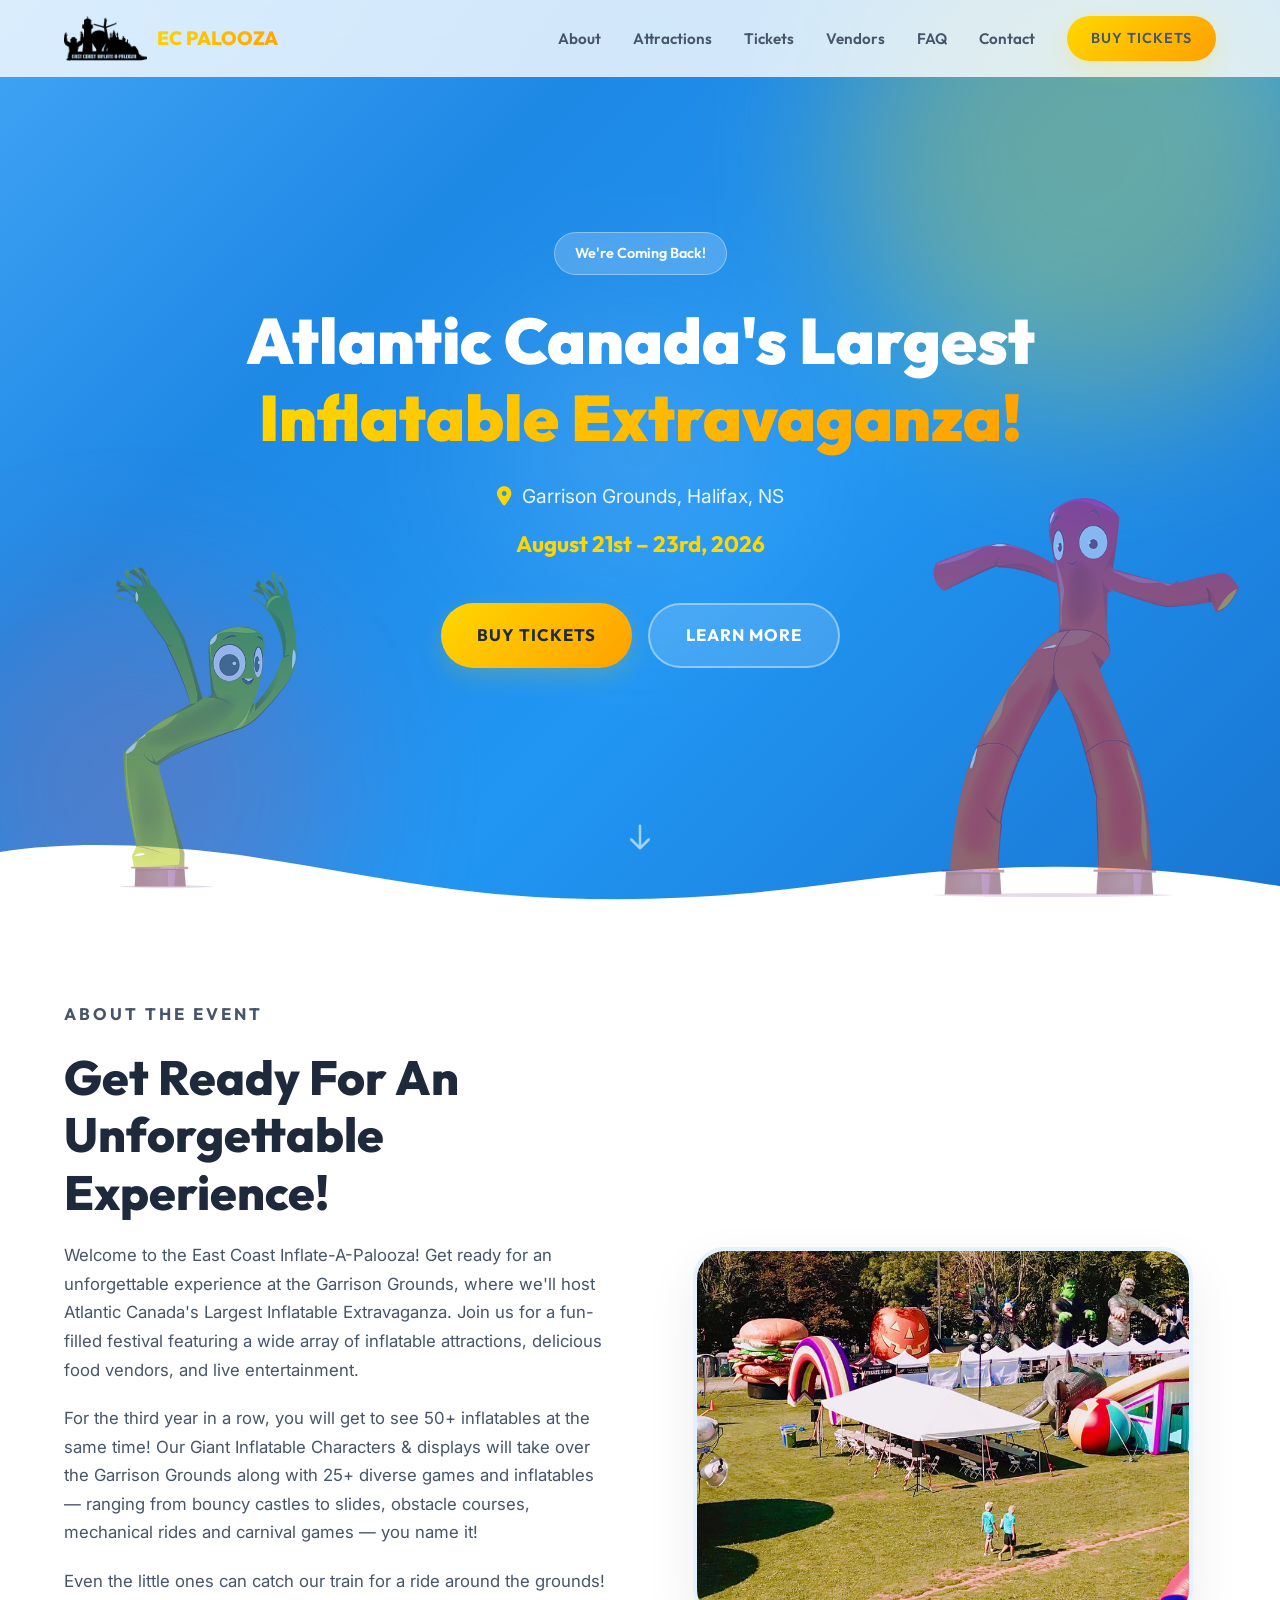
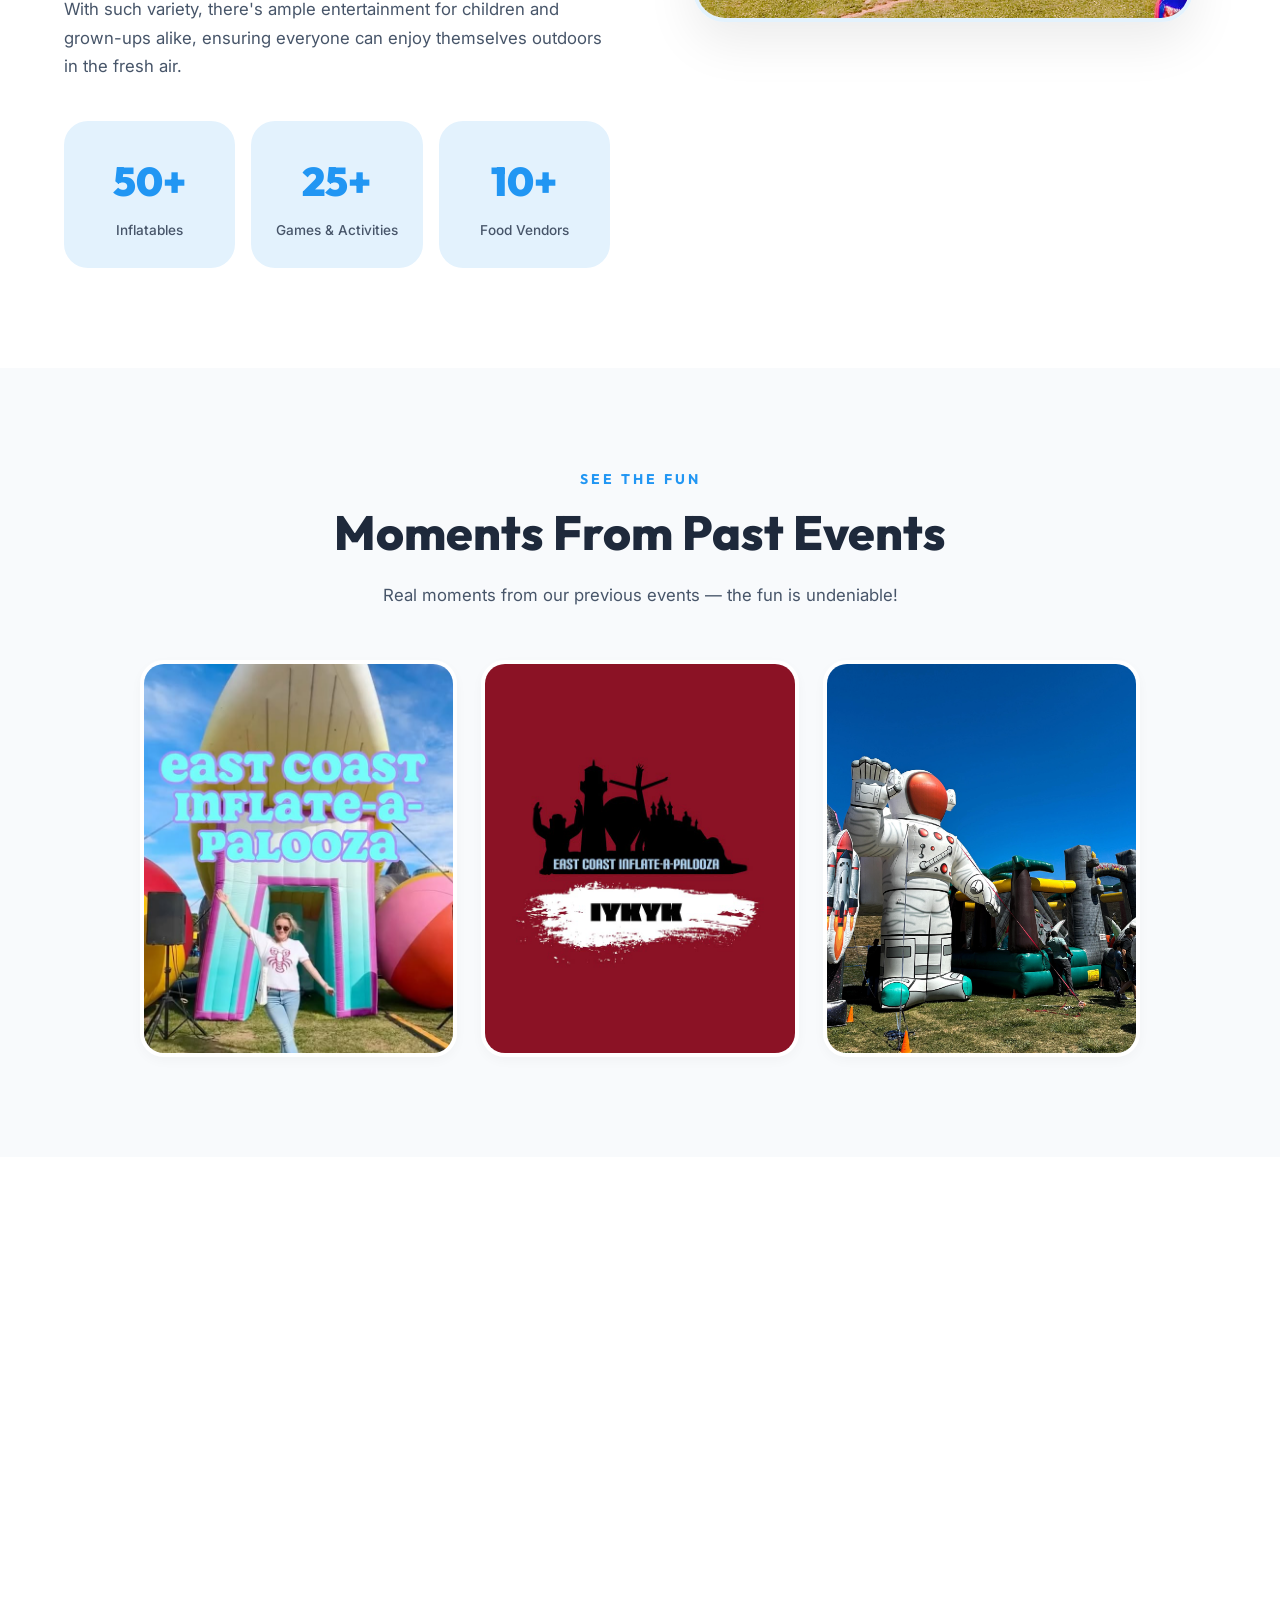
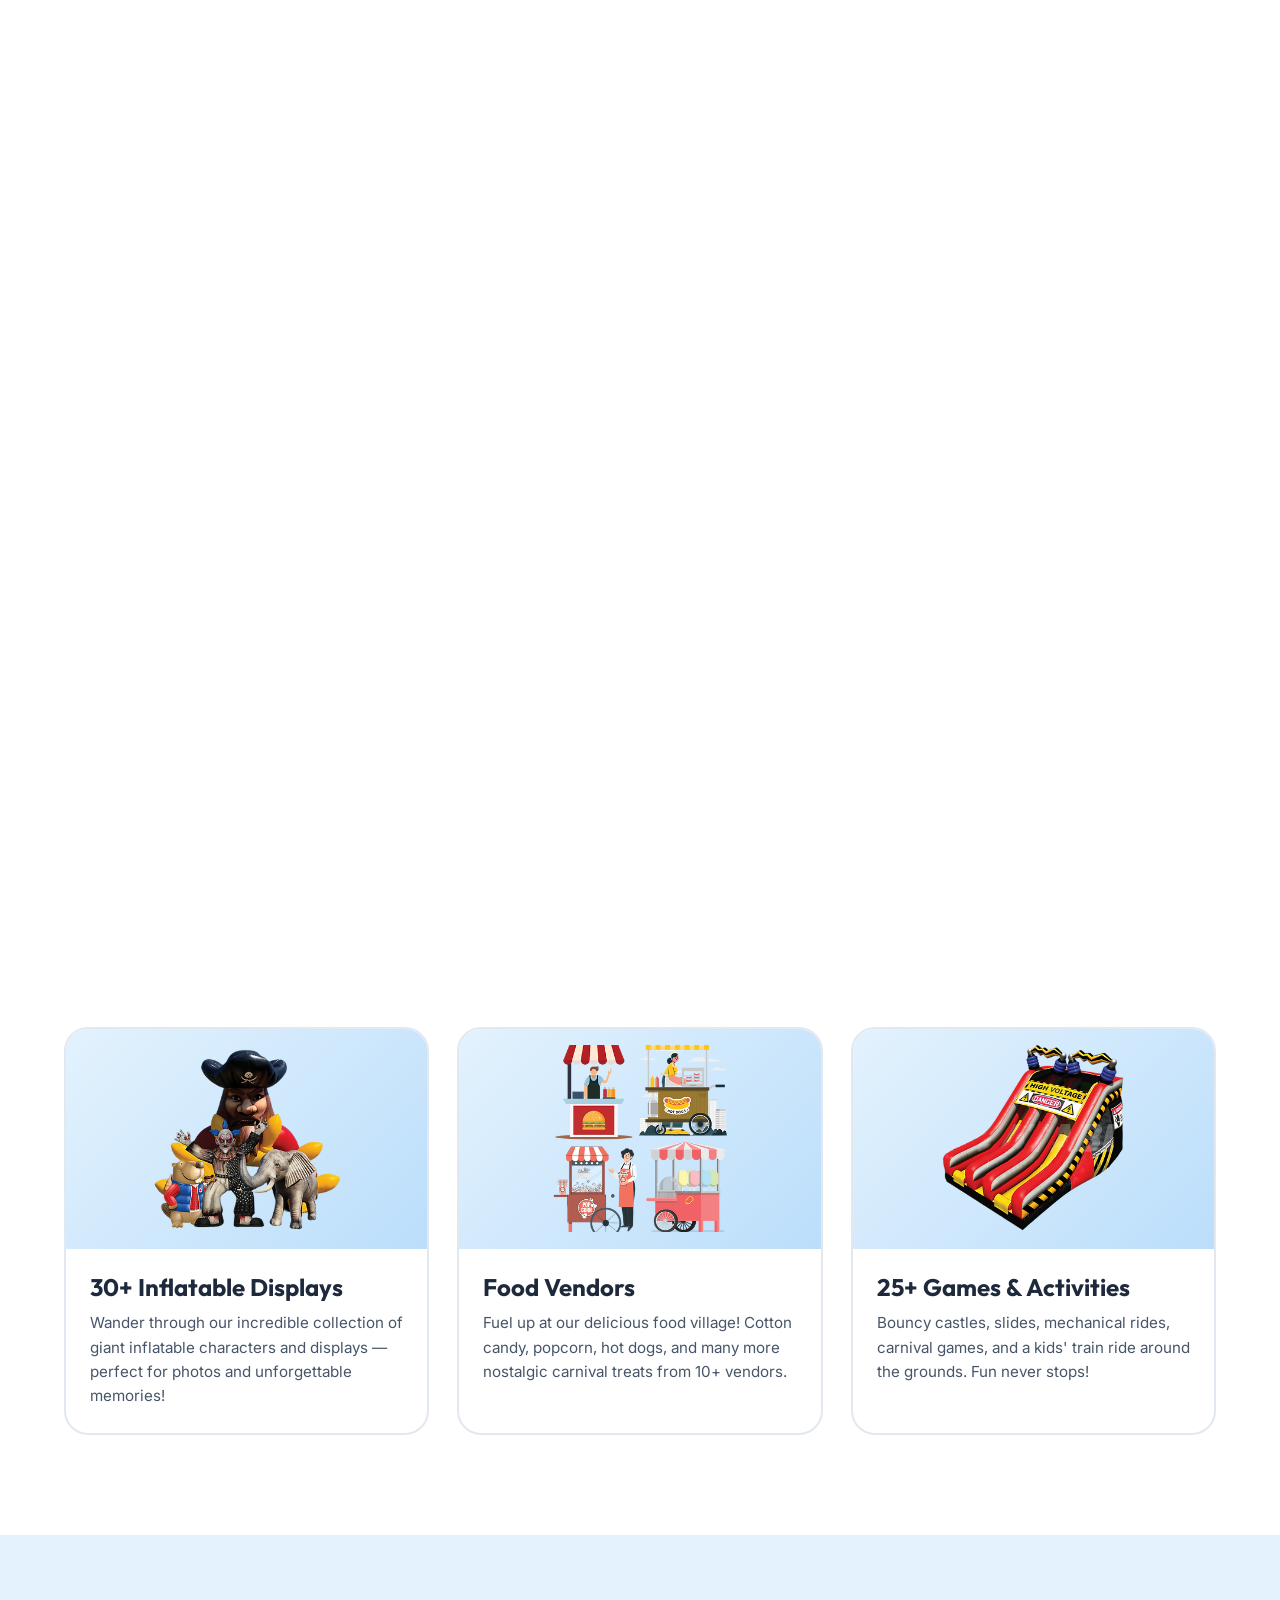
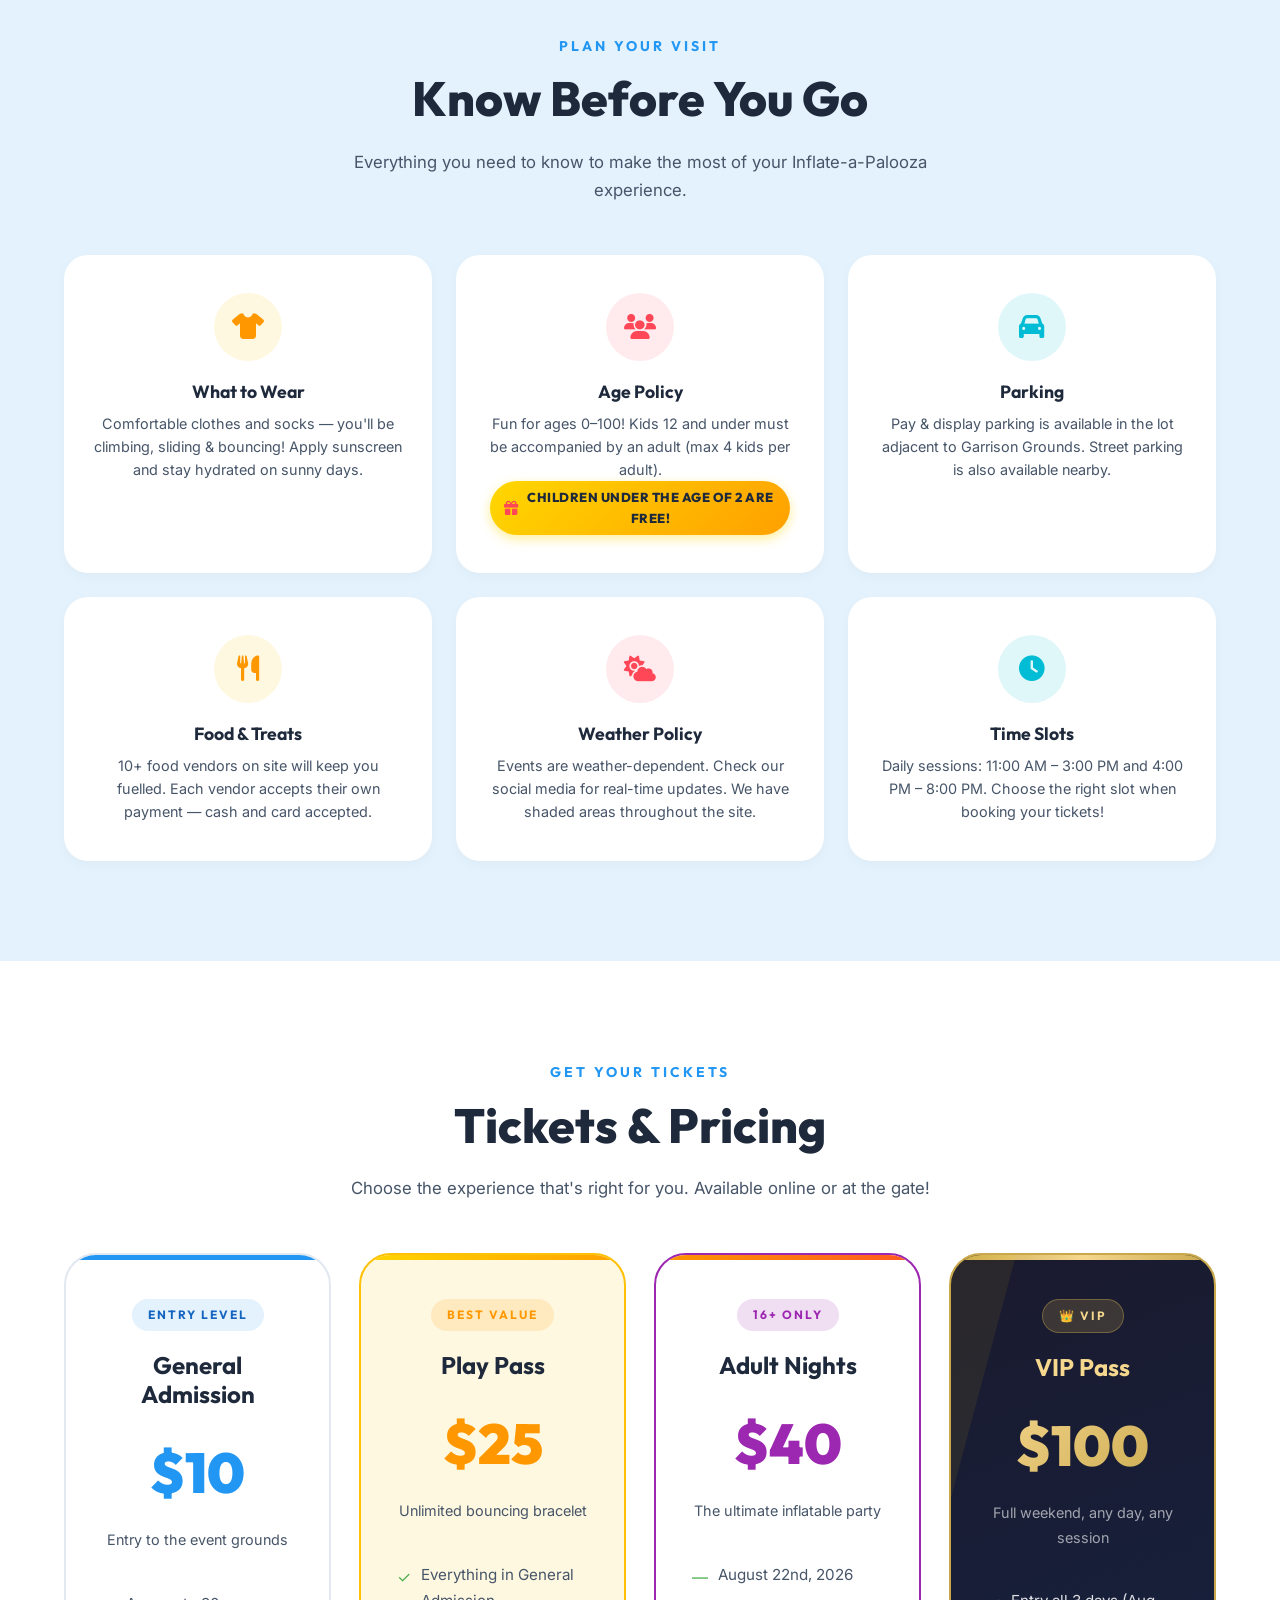
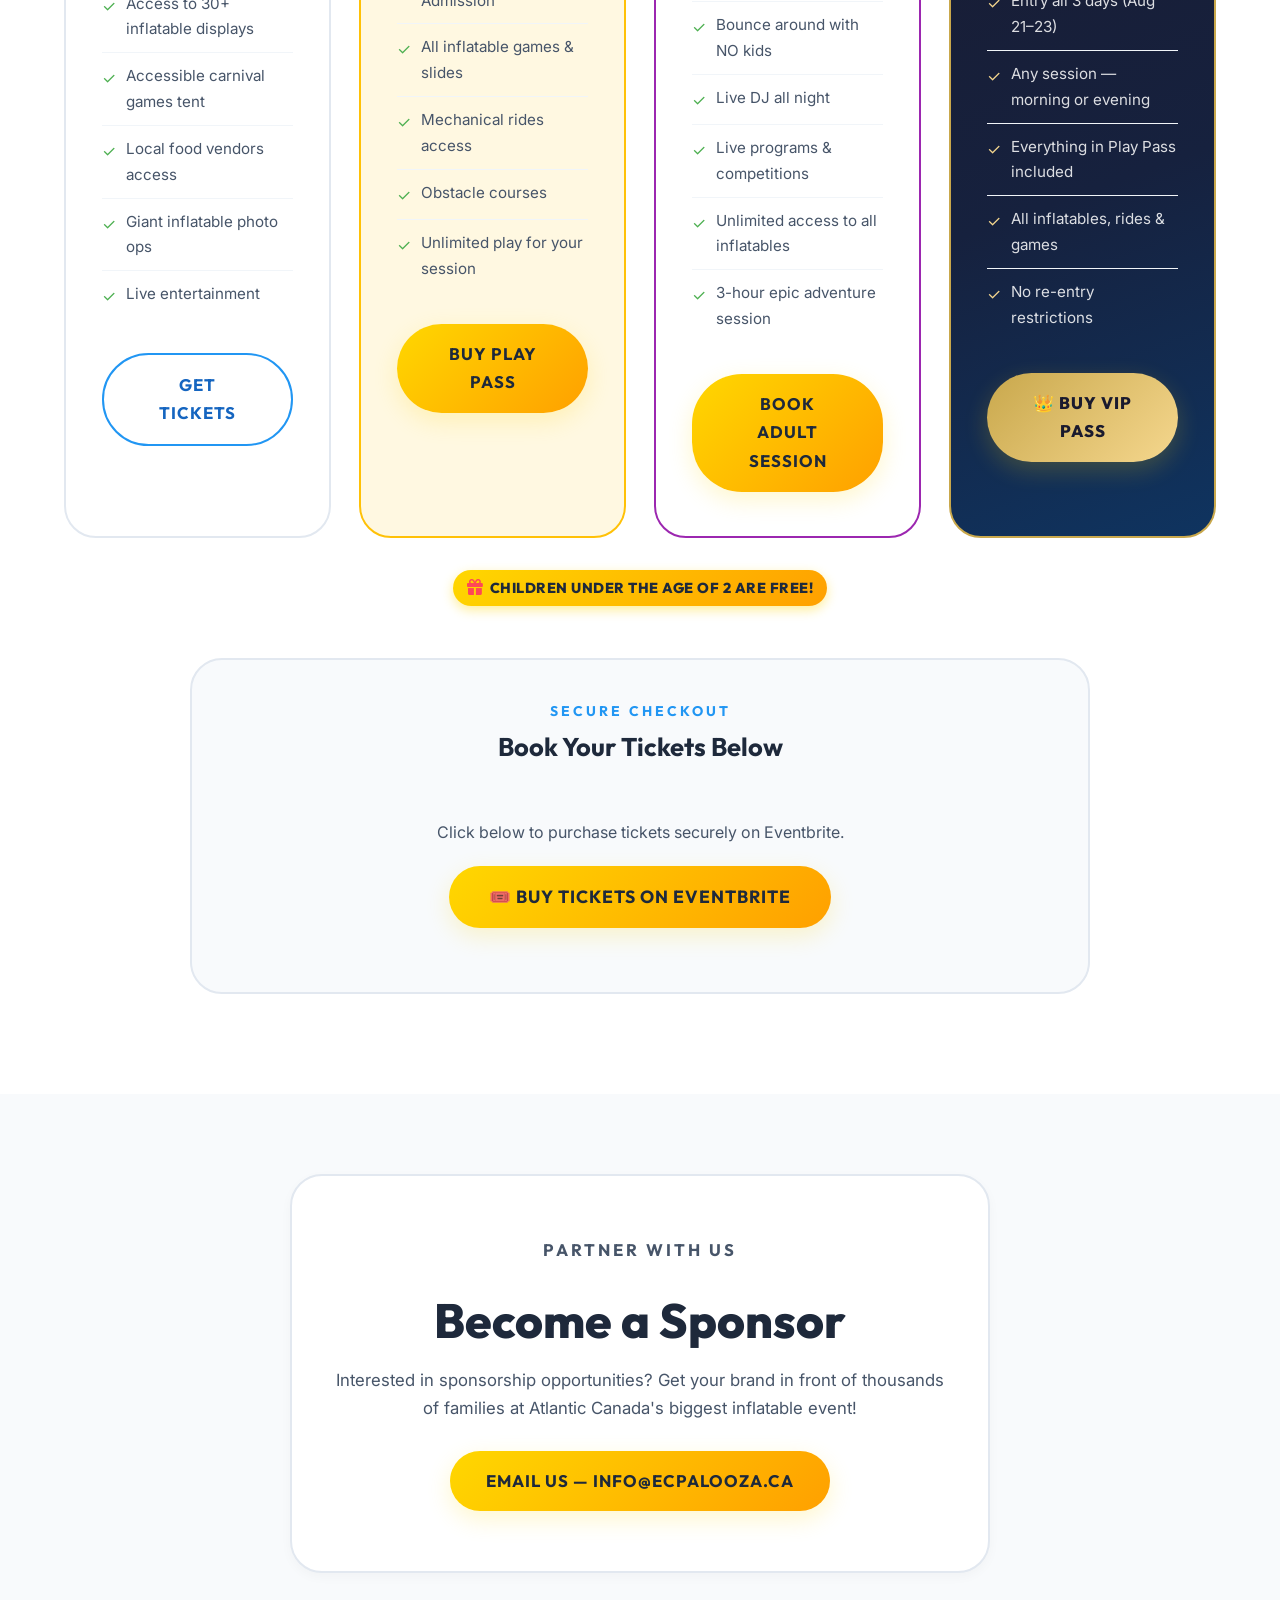
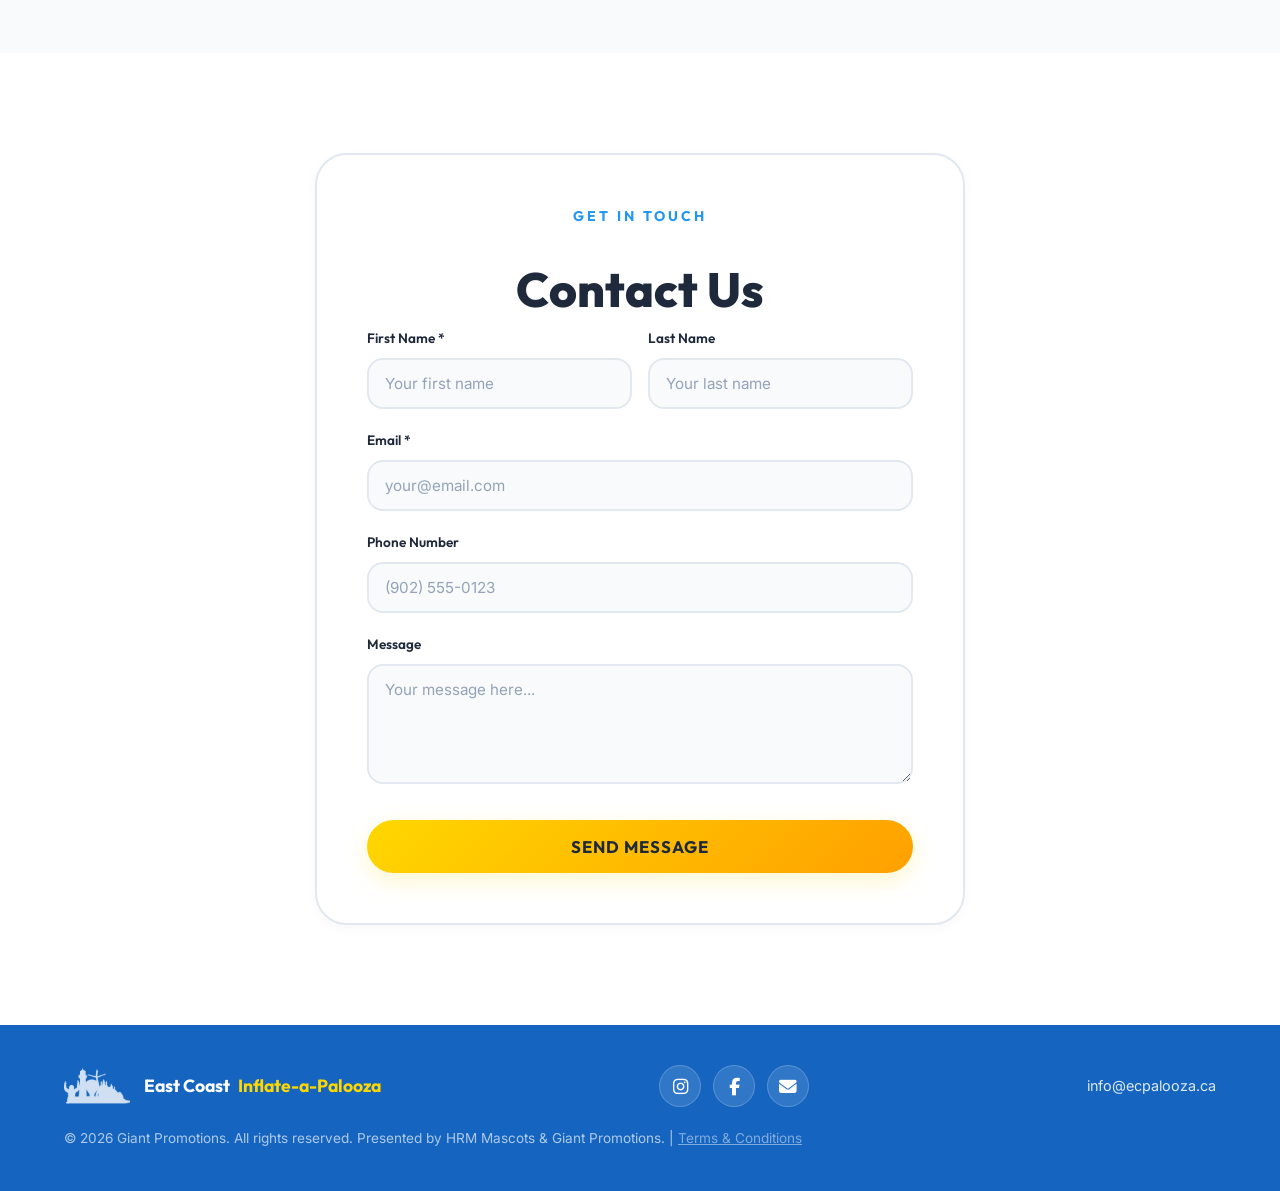
==== index.html @ 5d68034b "Add adult-night.html page; redirect Book Adult Session buttons to it" ====
<!DOCTYPE html>
<html lang="en">
<head>
  <meta charset="UTF-8">
  <meta name="viewport" content="width=device-width, initial-scale=1.0">
  <title>East Coast Inflate-a-Palooza | Atlantic Canada's Largest Inflatable Extravaganza</title>
  <meta name="description" content="Join us at East Coast Inflate-a-Palooza — Atlantic Canada's Largest Inflatable Extravaganza! 50+ inflatables, 25+ games, food vendors & live entertainment at Garrison Grounds, Halifax, NS.">
  <meta property="og:title" content="East Coast Inflate-a-Palooza | Atlantic Canada's Largest Inflatable Extravaganza">
  <meta property="og:description" content="50+ inflatables, 25+ games, 10+ food vendors at Garrison Grounds, Halifax, NS. Fun for all ages!">
  <meta property="og:type" content="website">
  <meta property="og:url" content="https://ecpalooza.ca">
  <link rel="stylesheet" href="styles.css">
  <link rel="stylesheet" href="https://cdnjs.cloudflare.com/ajax/libs/font-awesome/6.5.1/css/all.min.css">
</head>
<body>

  <!-- ===== NAVIGATION ===== -->
  <nav class="navbar" id="navbar">
    <div class="nav-container">
      <a href="#" class="nav-logo">
        <img src="images/logo.png" alt="East Coast Inflate-a-Palooza Logo">
        <span>EC PALOOZA</span>
      </a>
      <div class="nav-links" id="nav-links">
        <a href="#about">About</a>
        <a href="#attractions">Attractions</a>
        <a href="#tickets">Tickets</a>
        <a href="vendors.html">Vendors</a>
        <a href="faq.html">FAQ</a>
        <a href="#contact">Contact</a>
        <a href="tickets.html" class="btn btn-primary">Buy Tickets</a>
      </div>
      <button class="hamburger" id="hamburger" aria-label="Toggle menu">
        <span></span>
        <span></span>
        <span></span>
      </button>
    </div>
  </nav>

  <!-- ===== HERO ===== -->
  <section class="hero" id="hero">
    <div class="hero-bg">
      <div class="orb orb-1"></div>
      <div class="orb orb-2"></div>
      <div class="orb orb-3"></div>
    </div>
    <div class="confetti-container"></div>
    <!-- Decorative tube men -->
    <img src="images/tubeman-red.png" alt="" class="hero-tubeman hero-tubeman-left" aria-hidden="true">
    <img src="images/tubeman-yellow.png" alt="" class="hero-tubeman hero-tubeman-right" aria-hidden="true">
    <div class="hero-content">
      <div class="hero-badge">We're Coming Back!</div>
      <h1>Atlantic Canada's Largest <span class="highlight">Inflatable Extravaganza!</span></h1>
      <p class="hero-location"><i class="fas fa-map-marker-alt"></i> Garrison Grounds, Halifax, NS</p>
      <p class="hero-date">August 21st – 23rd, 2026</p>
      <div class="hero-buttons">
        <a href="tickets.html" class="btn btn-primary">Buy Tickets</a>
        <a href="#about" class="btn btn-secondary">Learn More</a>
      </div>
    </div>
    <div class="hero-scroll">
      <svg xmlns="http://www.w3.org/2000/svg" fill="none" viewBox="0 0 24 24" stroke="currentColor"><path stroke-linecap="round" stroke-linejoin="round" stroke-width="2" d="M19 14l-7 7m0 0l-7-7m7 7V3"/></svg>
    </div>
    <div class="custom-shape-divider-bottom">
        <svg data-name="Layer 1" xmlns="http://www.w3.org/2000/svg" viewBox="0 0 1200 120" preserveAspectRatio="none">
            <path d="M321.39,56.44c58-10.79,114.16-30.13,172-41.86,82.39-16.72,168.19-17.73,250.45-.39C823.78,31,906.67,72,985.66,92.83c70.05,18.48,146.53,26.09,214.34,3V0H0V27.35A600.21,600.21,0,0,0,321.39,56.44Z" class="shape-fill"></path>
        </svg>
    </div>
  </section>

  <!-- ===== ABOUT ===== -->
  <section class="about" id="about">
    <div class="container">
      <div class="about-grid">
        <div class="about-text animate-on-scroll">
          <p class="section-subtitle">About the Event</p>
          <h2 class="section-title">Get Ready For An Unforgettable Experience!</h2>
          <p>Welcome to the East Coast Inflate-A-Palooza! Get ready for an unforgettable experience at the Garrison Grounds, where we'll host Atlantic Canada's Largest Inflatable Extravaganza. Join us for a fun-filled festival featuring a wide array of inflatable attractions, delicious food vendors, and live entertainment.</p>
          <p>For the third year in a row, you will get to see 50+ inflatables at the same time! Our Giant Inflatable Characters & displays will take over the Garrison Grounds along with 25+ diverse games and inflatables — ranging from bouncy castles to slides, obstacle courses, mechanical rides and carnival games — you name it!</p>
          <p>Even the little ones can catch our train for a ride around the grounds! With such variety, there's ample entertainment for children and grown-ups alike, ensuring everyone can enjoy themselves outdoors in the fresh air.</p>
          <div class="stats-row">
            <div class="stat-card">
              <div class="stat-number" data-target="50" data-suffix="+">0</div>
              <div class="stat-label">Inflatables</div>
            </div>
            <div class="stat-card">
              <div class="stat-number" data-target="25" data-suffix="+">0</div>
              <div class="stat-label">Games & Activities</div>
            </div>
            <div class="stat-card">
              <div class="stat-number" data-target="10" data-suffix="+">0</div>
              <div class="stat-label">Food Vendors</div>
            </div>
          </div>
        </div>
        <div class="about-visual animate-on-scroll">
          <div class="about-image-wrapper">
            <img src="images/hero-bg.jpg" alt="East Coast Inflate-a-Palooza festival at Garrison Grounds, Halifax" loading="lazy">
          </div>
        </div>
      </div>
    </div>
  </section>

  <!-- ===== EVENT PHOTOS GALLERY ===== -->
  <section class="gallery" id="gallery">
    <div class="container">
      <p class="section-subtitle animate-on-scroll">See the Fun</p>
      <h2 class="section-title animate-on-scroll" style="text-align:center;">Moments From Past Events</h2>
      <p class="section-desc animate-on-scroll">Real moments from our previous events — the fun is undeniable!</p>
      <div class="gallery-grid">
        <div class="gallery-item gallery-item-tall animate-on-scroll">
          <img src="images/event-photo-1.jpg" alt="Attendee posing in front of giant inflatable displays" loading="lazy">
        </div>
        <div class="gallery-item animate-on-scroll">
          <img src="images/event-photo-2.jpg" alt="East Coast Inflate-a-Palooza silhouette graphic" loading="lazy">
        </div>
        <div class="gallery-item animate-on-scroll">
          <img src="images/event-photo-5.jpg" alt="Pirate captain inflatable entrance at EC Palooza" loading="lazy">
        </div>
      </div>
    </div>
  </section>

  <!-- ===== VIDEO ===== -->
  <section class="video-section" id="video">
    <div class="container">
      <p class="section-subtitle animate-on-scroll">See It In Action</p>
      <h2 class="section-title animate-on-scroll">Watch the Excitement</h2>
      <p class="section-desc animate-on-scroll">See what thousands of families have already experienced — Atlantic Canada's biggest inflatable event.</p>
      <div class="video-wrapper animate-on-scroll">
        <video
          src="https://video.wixstatic.com/video/29fe04_990784436aa748ffa634753ae066ff4d/1080p/mp4/file.mp4"
          controls
          playsinline
          preload="metadata"
          poster="images/hero-bg.jpg"
          aria-label="East Coast Inflate-a-Palooza event highlight video">
        </video>
      </div>
    </div>
  </section>

  <!-- ===== FEATURED ATTRACTIONS ===== -->
  <section class="attractions" id="attractions">
    <div class="container">
      <p class="section-subtitle animate-on-scroll">What Awaits You</p>
      <h2 class="section-title animate-on-scroll">Featured Attractions</h2>
      <p class="section-desc animate-on-scroll">From towering rock walls to massive obstacle courses, there's something for every thrill seeker and every age group!</p>
      <div class="attractions-grid">

        <div class="attraction-card animate-on-scroll">
          <div class="attraction-card-img">
            <img src="images/rock-wall.png" alt="30 foot inflatable rock climbing wall" loading="lazy">
          </div>
          <div class="attraction-card-body">
            <h3>30' Rock Wall</h3>
            <p>Test your climbing skills on our massive 30-foot rock wall. A towering challenge for adventurers of all ages!</p>
          </div>
        </div>

        <div class="attraction-card animate-on-scroll">
          <div class="attraction-card-img">
            <img src="images/obstacle-course.png" alt="170 foot inflatable obstacle course" loading="lazy">
          </div>
          <div class="attraction-card-body">
            <h3>170' Obstacle Course</h3>
            <p>Race through our legendary 170-foot obstacle course! Climb, crawl, slide, and bounce your way to the finish line.</p>
          </div>
        </div>

        <div class="attraction-card animate-on-scroll">
          <div class="attraction-card-img">
            <img src="images/eliminator.png" alt="The Eliminator inflatable game" loading="lazy">
          </div>
          <div class="attraction-card-body">
            <h3>The Eliminator</h3>
            <p>Think you've got what it takes? Challenge your friends on The Eliminator — a gladiator-style battle on inflatable pedestals!</p>
          </div>
        </div>

        <div class="attraction-card animate-on-scroll">
          <div class="attraction-card-img">
            <img src="images/inflatable-displays.png" alt="Giant inflatable character displays" loading="lazy">
          </div>
          <div class="attraction-card-body">
            <h3>30+ Inflatable Displays</h3>
            <p>Wander through our incredible collection of giant inflatable characters and displays — perfect for photos and unforgettable memories!</p>
          </div>
        </div>

        <div class="attraction-card animate-on-scroll">
          <div class="attraction-card-img">
            <img src="images/food-vendors.png" alt="Festival food vendors and concessions" loading="lazy">
          </div>
          <div class="attraction-card-body">
            <h3>Food Vendors</h3>
            <p>Fuel up at our delicious food village! Cotton candy, popcorn, hot dogs, and many more nostalgic carnival treats from 10+ vendors.</p>
          </div>
        </div>

        <div class="attraction-card animate-on-scroll">
          <div class="attraction-card-img">
            <img src="images/inflatable-slide.png" alt="Giant inflatable slides and games for all ages" loading="lazy">
          </div>
          <div class="attraction-card-body">
            <h3>25+ Games & Activities</h3>
            <p>Bouncy castles, slides, mechanical rides, carnival games, and a kids' train ride around the grounds. Fun never stops!</p>
          </div>
        </div>

      </div>
    </div>
  </section>

  <!-- ===== KNOW BEFORE YOU GO ===== -->
  <section class="info-section" id="info">
    <div class="container">
      <p class="section-subtitle animate-on-scroll">Plan Your Visit</p>
      <h2 class="section-title animate-on-scroll">Know Before You Go</h2>
      <p class="section-desc animate-on-scroll">Everything you need to know to make the most of your Inflate-a-Palooza experience.</p>
      <div class="info-grid">

        <div class="info-card animate-on-scroll">
          <div class="info-card-icon yellow"><i class="fas fa-tshirt"></i></div>
          <h3>What to Wear</h3>
          <p>Comfortable clothes and socks — you'll be climbing, sliding & bouncing! Apply sunscreen and stay hydrated on sunny days.</p>
        </div>

        <div class="info-card animate-on-scroll">
          <div class="info-card-icon coral"><i class="fas fa-users"></i></div>
          <h3>Age Policy</h3>
          <p>Fun for ages 0–100! Kids 12 and under must be accompanied by an adult (max 4 kids per adult). <span class="free-badge"><i class="fas fa-gift"></i> Children under the age of 2 are free!</span></p>
        </div>

        <div class="info-card animate-on-scroll">
          <div class="info-card-icon cyan"><i class="fas fa-car"></i></div>
          <h3>Parking</h3>
          <p>Pay & display parking is available in the lot adjacent to Garrison Grounds. Street parking is also available nearby.</p>
        </div>

        <div class="info-card animate-on-scroll">
          <div class="info-card-icon yellow"><i class="fas fa-utensils"></i></div>
          <h3>Food & Treats</h3>
          <p>10+ food vendors on site will keep you fuelled. Each vendor accepts their own payment — cash and card accepted.</p>
        </div>

        <div class="info-card animate-on-scroll">
          <div class="info-card-icon coral"><i class="fas fa-cloud-sun"></i></div>
          <h3>Weather Policy</h3>
          <p>Events are weather-dependent. Check our social media for real-time updates. We have shaded areas throughout the site.</p>
        </div>

        <div class="info-card animate-on-scroll">
          <div class="info-card-icon cyan"><i class="fas fa-clock"></i></div>
          <h3>Time Slots</h3>
          <p>Daily sessions: 11:00 AM – 3:00 PM and 4:00 PM – 8:00 PM. Choose the right slot when booking your tickets!</p>
        </div>

      </div>
    </div>
  </section>

  <!-- ===== TICKETS & PRICING ===== -->
  <section class="tickets" id="tickets">
    <div class="container">
      <p class="section-subtitle animate-on-scroll">Get Your Tickets</p>
      <h2 class="section-title animate-on-scroll">Tickets & Pricing</h2>
      <p class="section-desc animate-on-scroll">Choose the experience that's right for you. Available online or at the gate!</p>
      <div class="tickets-grid">

        <div class="ticket-card general animate-on-scroll">
          <span class="ticket-badge">Entry Level</span>
          <h3>General Admission</h3>
          <div class="ticket-price">$10</div>
          <p class="ticket-price-label">Entry to the event grounds</p>
          <ul class="ticket-features">
            <li><span class="check">✓</span> Access to 30+ inflatable displays</li>
            <li><span class="check">✓</span> Accessible carnival games tent</li>
            <li><span class="check">✓</span> Local food vendors access</li>
            <li><span class="check">✓</span> Giant inflatable photo ops</li>
            <li><span class="check">✓</span> Live entertainment</li>
          </ul>
          <a href="tickets.html" class="btn btn-secondary" style="width:100%;">Get Tickets</a>
        </div>

        <div class="ticket-card playpass animate-on-scroll">
          <span class="ticket-badge">Best Value</span>
          <h3>Play Pass</h3>
          <div class="ticket-price">$25</div>
          <p class="ticket-price-label">Unlimited bouncing bracelet</p>
          <ul class="ticket-features">
            <li><span class="check">✓</span> Everything in General Admission</li>
            <li><span class="check">✓</span> All inflatable games & slides</li>
            <li><span class="check">✓</span> Mechanical rides access</li>
            <li><span class="check">✓</span> Obstacle courses</li>
            <li><span class="check">✓</span> Unlimited play for your session</li>
          </ul>
          <a href="tickets.html" class="btn btn-primary" style="width:100%;">Buy Play Pass</a>
        </div>

        <div class="ticket-card adultnight animate-on-scroll">
          <span class="ticket-badge">16+ Only</span>
          <h3>Adult Nights</h3>
          <div class="ticket-price">$40</div>
          <p class="ticket-price-label">The ultimate inflatable party</p>
          <ul class="ticket-features">
            <li><span class="check">—</span> August 22nd, 2026</li>
            <li><span class="check">✓</span> Bounce around with NO kids</li>
            <li><span class="check">✓</span> Live DJ all night</li>
            <li><span class="check">✓</span> Live programs & competitions</li>
            <li><span class="check">✓</span> Unlimited access to all inflatables</li>
            <li><span class="check">✓</span> 3-hour epic adventure session</li>
          </ul>
          <a href="adult-night.html" class="btn btn-primary" style="width:100%;">Book Adult Session</a>
        </div>

        <div class="ticket-card vip animate-on-scroll">
          <span class="ticket-badge">👑 VIP</span>
          <h3>VIP Pass</h3>
          <div class="ticket-price">$100</div>
          <p class="ticket-price-label">Full weekend, any day, any session</p>
          <ul class="ticket-features">
            <li><span class="check">✓</span> Entry all 3 days (Aug 21–23)</li>
            <li><span class="check">✓</span> Any session — morning or evening</li>
            <li><span class="check">✓</span> Everything in Play Pass included</li>
            <li><span class="check">✓</span> All inflatables, rides &amp; games</li>
            <li><span class="check">✓</span> No re-entry restrictions</li>
          </ul>
          <a href="tickets.html" class="btn btn-primary" style="width:100%;background:linear-gradient(135deg,#c9a84c,#f5d78e);color:#1a1a2e;border:none;font-weight:800;">👑 Buy VIP Pass</a>
        </div>

      </div>
      <div style="text-align: center; margin-top: 32px;">
        <span class="free-badge"><i class="fas fa-gift"></i> Children under the age of 2 are free!</span>
      </div>

      <!-- ===== EVENTBRITE CHECKOUT WIDGET ===== -->
      <div class="eb-widget-wrapper animate-on-scroll">
        <p class="section-subtitle" style="text-align:center; margin-bottom: 8px;">Secure Checkout</p>
        <h3 style="text-align:center; font-size:1.6rem; margin-bottom: 24px; color: var(--gray-800);">Book Your Tickets Below</h3>
        <div id="eventbrite-widget-container-1987292782208"></div>
      </div>

    </div>
  </section>

  <!-- ===== SPONSORS ===== -->
  <section class="sponsors" id="sponsors">
    <div class="container">
      <div class="sponsors-content animate-on-scroll">
        <p class="section-subtitle">Partner With Us</p>
        <h2>Become a Sponsor</h2>
        <p>Interested in sponsorship opportunities? Get your brand in front of thousands of families at Atlantic Canada's biggest inflatable event!</p>
        <a href="mailto:info@ecpalooza.ca" class="btn btn-primary">Email Us — info@ecpalooza.ca</a>
      </div>
    </div>
  </section>

  <!-- ===== CONTACT ===== -->
  <section class="contact" id="contact">
    <div class="container">
      <div class="contact-card animate-on-scroll">
        <p class="section-subtitle">Get In Touch</p>
        <h2>Contact Us</h2>
        <form id="contact-form">
          <input type="hidden" name="_subject" value="New Message — EC Palooza Website">
          <input type="hidden" name="_captcha" value="false">
          <input type="hidden" name="_template" value="table">
          <div class="form-row">
            <div class="form-group">
              <label for="first-name">First Name *</label>
              <input type="text" id="first-name" name="first-name" placeholder="Your first name" required>
            </div>
            <div class="form-group">
              <label for="last-name">Last Name</label>
              <input type="text" id="last-name" name="last-name" placeholder="Your last name">
            </div>
          </div>
          <div class="form-group">
            <label for="email">Email *</label>
            <input type="email" id="email" name="email" placeholder="your@email.com" required>
          </div>
          <div class="form-group">
            <label for="phone">Phone Number</label>
            <input type="tel" id="phone" name="phone" placeholder="(902) 555-0123">
          </div>
          <div class="form-group">
            <label for="message">Message</label>
            <textarea id="message" name="message" placeholder="Your message here..."></textarea>
          </div>
          <button type="submit" class="btn btn-primary">Send Message</button>
        </form>
      </div>
    </div>
  </section>

  <!-- ===== FOOTER ===== -->
  <footer class="footer">
    <div class="container">
      <div class="footer-content">
        <div class="footer-brand">
          <img src="images/logo.png" alt="EC Palooza" class="footer-logo">
          East Coast <span>Inflate-a-Palooza</span>
        </div>
        <div class="footer-social">
          <a href="https://www.instagram.com/ecpalooza" target="_blank" aria-label="Instagram"><i class="fab fa-instagram"></i></a>
          <a href="https://www.facebook.com/p/East-Coast-Inflate-a-Palooza-61561594187556/" target="_blank" aria-label="Facebook"><i class="fab fa-facebook-f"></i></a>
          <a href="mailto:info@ecpalooza.ca" aria-label="Email"><i class="fas fa-envelope"></i></a>
        </div>
        <a href="mailto:info@ecpalooza.ca" class="footer-email">info@ecpalooza.ca</a>
        <p class="footer-copyright">© 2026 Giant Promotions. All rights reserved. Presented by HRM Mascots &amp; Giant Promotions. | <a href="terms.html" style="color:inherit;text-decoration:underline;opacity:0.7;">Terms &amp; Conditions</a></p>
      </div>
    </div>
  </footer>

  <script src="script.js"></script>
  <script>
    (function() {
      var containerId = 'eventbrite-widget-container-1987292782208';
      var fallbackUrl = 'https://www.eventbrite.ca/e/east-coast-inflate-a-palooza-x-stampede-tickets-1689122483819?aff=oddtdtcreator';

      function showFallback() {
        var container = document.getElementById(containerId);
        if (!container) return;
        container.innerHTML =
          '<div style="text-align:center;padding:32px 16px;">' +
            '<p style="color:var(--gray-600);margin-bottom:20px;font-size:1rem;">Click below to purchase tickets securely on Eventbrite.</p>' +
            '<a href="' + fallbackUrl + '" target="_blank" class="btn btn-primary" style="font-size:1.1rem;padding:16px 40px;">🎟️ Buy Tickets on Eventbrite</a>' +
          '</div>';
      }

      var script = document.createElement('script');
      script.src = 'https://www.eventbrite.ca/static/widgets/eb_widgets.js';
      script.onload = function() {
        try {
          window.EBWidgets.createWidget({
            widgetType: 'checkout',
            eventId: '1987292782208',
            iframeContainerId: containerId,
            iframeContainerHeight: 625,
            onOrderComplete: function() { console.log('Order complete!'); }
          });
        } catch(e) {
          console.warn('Eventbrite widget failed to init:', e);
          showFallback();
        }
      };
      script.onerror = function() {
        console.warn('Eventbrite script failed to load');
        showFallback();
      };
      document.body.appendChild(script);
    })();
  </script>
</body>
</html>
---- styles.css ----
/* =============================================
   EAST COAST INFLATE-A-PALOOZA — Design System
   BRIGHT & FUN KIDS' EVENT THEME
   ============================================= */

/* --- Google Fonts --- */
@import url('https://fonts.googleapis.com/css2?family=Outfit:wght@400;600;700;800;900&family=Inter:wght@400;500;600&display=swap');

/* --- CSS Custom Properties --- */
:root {
  /* Colors — Bright & Playful */
  --blue: #2196F3;
  --blue-bright: #42A5F5;
  --blue-sky: #E3F2FD;
  --blue-deep: #1565C0;
  --yellow: #FFD700;
  --yellow-warm: #FFC107;
  --yellow-light: #FFF8E1;
  --red: #FF4757;
  --red-light: #FFEBEE;
  --orange: #FF9800;
  --green: #4CAF50;
  --cyan: #00BCD4;
  --purple: #9C27B0;
  --pink: #E91E63;
  --white: #FFFFFF;
  --off-white: #FAFBFF;
  --gray-50: #F8FAFC;
  --gray-100: #F1F5F9;
  --gray-200: #E2E8F0;
  --gray-400: #94A3B8;
  --gray-600: #475569;
  --gray-800: #1E293B;

  /* Gradients */
  --gradient-hero: linear-gradient(135deg, #42A5F5 0%, #1E88E5 30%, #2196F3 60%, #1976D2 100%);
  --gradient-yellow: linear-gradient(135deg, #FFD700, #FFA000);
  --gradient-red: linear-gradient(135deg, #FF4757, #FF6B81);
  --gradient-fun: linear-gradient(135deg, #FF9800, #FF5722);
  --gradient-sky: linear-gradient(180deg, #E3F2FD 0%, #FFFFFF 100%);
  --gradient-card: linear-gradient(135deg, #FFFFFF, #F8FAFC);

  /* Typography */
  --font-heading: 'Outfit', sans-serif;
  --font-body: 'Inter', sans-serif;

  /* Spacing */
  --section-padding: 100px 0;
  --container-width: 1200px;
  --border-radius: 24px;
  --border-radius-sm: 16px;
  --border-radius-lg: 32px;

  /* Shadows - Modern & Soft */
  --shadow-sm: 0 4px 12px rgba(0,0,0,0.03);
  --shadow-md: 0 10px 30px rgba(0,0,0,0.06);
  --shadow-lg: 0 20px 50px rgba(0,0,0,0.08);
  --shadow-color: 0 8px 24px rgba(33,150,243,0.15);
  --shadow-yellow: 0 8px 24px rgba(255,215,0,0.2);

  /* Transitions */
  --transition: all 0.3s cubic-bezier(0.4, 0, 0.2, 1);
  --transition-slow: all 0.6s cubic-bezier(0.4, 0, 0.2, 1);
}

/* --- Reset & Base --- */
*, *::before, *::after {
  margin: 0;
  padding: 0;
  box-sizing: border-box;
}



html {
  scroll-behavior: smooth;
  font-size: 16px;
}

body {
  font-family: var(--font-body);
  background: var(--white);
  color: var(--gray-800);
  line-height: 1.7;
  overflow-x: hidden;
  -webkit-font-smoothing: antialiased;
}

a {
  text-decoration: none;
  color: inherit;
}

img {
  max-width: 100%;
  display: block;
}

ul { list-style: none; }

.container {
  max-width: var(--container-width);
  margin: 0 auto;
  padding: 0 24px;
}

/* --- Typography --- */
h1, h2, h3, h4, h5 {
  font-family: var(--font-heading);
  line-height: 1.2;
}

h1 { font-size: clamp(2.5rem, 5vw, 4.5rem); font-weight: 900; }
h2 { font-size: clamp(2rem, 4vw, 3rem); font-weight: 800; }
h3 { font-size: clamp(1.25rem, 2.5vw, 1.5rem); font-weight: 700; }
h4 { font-size: 1.125rem; font-weight: 600; }

.free-badge {
  display: inline-flex;
  align-items: center;
  gap: 6px;
  background: var(--gradient-yellow);
  color: var(--gray-800);
  padding: 6px 14px;
  border-radius: 50px;
  font-family: var(--font-heading);
  font-weight: 800;
  font-size: 0.9em;
  text-transform: uppercase;
  letter-spacing: 0.5px;
  box-shadow: 0 4px 12px rgba(255, 215, 0, 0.4);
  animation: pulseBadge 2s infinite;
  margin: 0 4px;
}

.free-badge i {
  color: var(--red);
  font-size: 1.1em;
}

@keyframes pulseBadge {
  0% { transform: scale(1); box-shadow: 0 4px 12px rgba(255, 215, 0, 0.4); }
  50% { transform: scale(1.05); box-shadow: 0 8px 16px rgba(255, 215, 0, 0.6); }
  100% { transform: scale(1); box-shadow: 0 4px 12px rgba(255, 215, 0, 0.4); }
}

.section-subtitle {
  color: var(--blue);
  font-family: var(--font-heading);
  font-weight: 700;
  text-transform: uppercase;
  letter-spacing: 3px;
  font-size: 0.875rem;
  margin-bottom: 12px;
}

.section-title {
  margin-bottom: 20px;
  color: var(--gray-800);
}

.section-desc {
  color: var(--gray-600);
  max-width: 650px;
  margin: 0 auto 50px;
  font-size: 1.05rem;
}

/* --- Buttons --- */
.btn {
  display: inline-flex;
  align-items: center;
  justify-content: center;
  gap: 8px;
  padding: 16px 36px;
  border-radius: 50px;
  font-family: var(--font-heading);
  font-weight: 700;
  font-size: 1.05rem;
  cursor: pointer;
  border: none;
  transition: var(--transition);
  position: relative;
  overflow: hidden;
  text-transform: uppercase;
  letter-spacing: 1px;
}

.btn-primary {
  background: var(--gradient-yellow);
  color: var(--gray-800);
  box-shadow: var(--shadow-yellow);
}

.btn-primary:hover {
  transform: translateY(-3px) scale(1.03);
  box-shadow: 0 12px 32px rgba(255,215,0,0.35);
}

.btn-secondary {
  background: var(--white);
  color: var(--blue-deep);
  border: 2px solid var(--blue);
}

.btn-secondary:hover {
  background: var(--blue);
  color: var(--white);
  transform: translateY(-3px);
}

.btn-coral {
  background: var(--gradient-red);
  color: var(--white);
}

.btn-coral:hover {
  transform: translateY(-3px) scale(1.03);
  box-shadow: 0 8px 24px rgba(255,71,87,0.3);
}

/* --- Navigation --- */
.navbar {
  position: fixed;
  top: 0;
  left: 0;
  right: 0;
  z-index: 1000;
  padding: 16px 0;
  transition: var(--transition);
  background: rgba(255,255,255,0.8);
  backdrop-filter: blur(20px);
}

.navbar.scrolled {
  background: rgba(255,255,255,0.95);
  backdrop-filter: blur(20px);
  padding: 10px 0;
  box-shadow: 0 2px 20px rgba(0,0,0,0.08);
}

.nav-container {
  max-width: var(--container-width);
  margin: 0 auto;
  padding: 0 24px;
  display: flex;
  align-items: center;
  justify-content: space-between;
}

.nav-logo {
  display: flex;
  align-items: center;
  gap: 10px;
  font-family: var(--font-heading);
  font-weight: 800;
  font-size: 1.2rem;
  color: var(--gray-800);
}

.nav-logo img {
  height: 45px;
  width: auto;
}

.nav-logo span {
  background: var(--gradient-yellow);
  -webkit-background-clip: text;
  -webkit-text-fill-color: transparent;
  background-clip: text;
}

.nav-links {
  display: flex;
  align-items: center;
  gap: 32px;
}

.nav-links a {
  font-family: var(--font-heading);
  font-weight: 600;
  font-size: 0.95rem;
  color: var(--gray-600);
  transition: var(--transition);
  position: relative;
}

.nav-links a:not(.btn)::after {
  content: '';
  position: absolute;
  bottom: -4px;
  left: 0;
  width: 0;
  height: 3px;
  background: var(--blue);
  border-radius: 2px;
  transition: var(--transition);
}

.nav-links a:not(.btn):hover {
  color: var(--blue);
}

.nav-links a:not(.btn):hover::after {
  width: 100%;
}

.nav-links .btn {
  padding: 10px 24px;
  font-size: 0.9rem;
}

.hamburger {
  display: none;
  flex-direction: column;
  gap: 5px;
  cursor: pointer;
  z-index: 1001;
  background: none;
  border: none;
  padding: 4px;
}

.hamburger span {
  width: 28px;
  height: 3px;
  background: var(--gray-800);
  border-radius: 2px;
  transition: var(--transition);
}

.hamburger.active span:nth-child(1) {
  transform: rotate(45deg) translate(5px, 6px);
}
.hamburger.active span:nth-child(2) {
  opacity: 0;
}
.hamburger.active span:nth-child(3) {
  transform: rotate(-45deg) translate(5px, -6px);
}

/* --- Hero --- */
.hero {
  min-height: 100vh;
  display: flex;
  align-items: center;
  justify-content: center;
  text-align: center;
  position: relative;
  overflow: hidden;
  background: var(--gradient-hero);
}

.hero-bg {
  position: absolute;
  inset: 0;
  overflow: hidden;
}

.hero-bg .orb {
  position: absolute;
  border-radius: 50%;
  filter: blur(80px);
  opacity: 0.3;
  animation: orbFloat 8s ease-in-out infinite;
}

.hero-bg .orb-1 {
  width: 500px;
  height: 500px;
  background: var(--yellow);
  top: -10%;
  right: -5%;
  animation-delay: 0s;
}

.hero-bg .orb-2 {
  width: 400px;
  height: 400px;
  background: var(--red);
  bottom: -10%;
  left: -5%;
  animation-delay: 3s;
  opacity: 0.2;
}

.hero-bg .orb-3 {
  width: 300px;
  height: 300px;
  background: var(--white);
  top: 50%;
  left: 50%;
  transform: translate(-50%, -50%);
  animation-delay: 5s;
  opacity: 0.1;
}

.confetti-container {
  position: absolute;
  inset: 0;
  pointer-events: none;
  overflow: hidden;
}

.confetti {
  position: absolute;
  width: 12px;
  height: 12px;
  border-radius: 2px;
  top: -20px;
  animation: confettiFall linear infinite;
  opacity: 0.8;
}

.hero-content {
  position: relative;
  z-index: 2;
  padding: 0 24px;
  color: var(--white);
}

.hero-badge {
  display: inline-flex;
  align-items: center;
  gap: 8px;
  background: rgba(255,255,255,0.2);
  border: 1px solid rgba(255,255,255,0.35);
  padding: 8px 20px;
  border-radius: 50px;
  font-family: var(--font-heading);
  font-weight: 600;
  font-size: 0.9rem;
  color: var(--white);
  margin-bottom: 28px;
  animation: fadeInUp 0.8s ease;
  backdrop-filter: blur(10px);
}

.hero h1 {
  max-width: 800px;
  margin: 0 auto 24px;
  animation: fadeInUp 0.8s ease 0.1s both;
  color: var(--white);
}

.hero h1 .highlight {
  background: var(--gradient-yellow);
  -webkit-background-clip: text;
  -webkit-text-fill-color: transparent;
  background-clip: text;
}

.hero-location {
  font-size: 1.2rem;
  color: rgba(255,255,255,0.9);
  margin-bottom: 12px;
  animation: fadeInUp 0.8s ease 0.2s both;
}

.hero-location i {
  color: var(--yellow);
  margin-right: 6px;
}

.hero-date {
  font-family: var(--font-heading);
  font-weight: 700;
  font-size: 1.4rem;
  color: var(--yellow);
  margin-bottom: 40px;
  animation: fadeInUp 0.8s ease 0.3s both;
}

.hero-buttons {
  display: flex;
  gap: 16px;
  justify-content: center;
  flex-wrap: wrap;
  animation: fadeInUp 0.8s ease 0.4s both;
}

.hero .btn-secondary {
  background: rgba(255,255,255,0.15);
  border: 2px solid rgba(255,255,255,0.4);
  color: var(--white);
  backdrop-filter: blur(10px);
}

.hero .btn-secondary:hover {
  background: var(--white);
  border-color: var(--white);
  color: var(--blue-deep);
}

.hero-scroll {
  position: absolute;
  bottom: 40px;
  left: 50%;
  transform: translateX(-50%);
  animation: bounce 2s infinite;
  z-index: 2;
}

.hero-scroll svg {
  width: 30px;
  height: 30px;
  color: rgba(255,255,255,0.6);
}

/* --- Hero Tube Men --- */
.hero-tubeman {
  position: absolute;
  bottom: 0;
  height: 45%;
  max-height: 420px;
  z-index: 1;
  opacity: 0.5;
  pointer-events: none;
  transform-origin: bottom center;
  animation: tubemanSway 4s ease-in-out infinite;
}

.hero-tubeman-left {
  left: 3%;
  animation-delay: 0s;
}

.hero-tubeman-right {
  right: 3%;
  animation-delay: 1.5s;
}

/* --- Wave Divider --- */
.custom-shape-divider-bottom {
    position: absolute;
    bottom: 0;
    left: 0;
    width: 100%;
    overflow: hidden;
    line-height: 0;
    transform: rotate(180deg);
}

.custom-shape-divider-bottom svg {
    position: relative;
    display: block;
    width: calc(100% + 1.3px);
    height: 60px;
}

.custom-shape-divider-bottom .shape-fill {
    fill: var(--white);
}

/* --- About Section --- */
.about {
  padding: var(--section-padding);
  background: var(--white);
  position: relative;
}

.about-grid {
  display: grid;
  grid-template-columns: 1fr 1fr;
  gap: 60px;
  align-items: center;
}

.about-text p {
  color: var(--gray-600);
  margin-bottom: 20px;
  font-size: 1.05rem;
}

.stats-row {
  display: grid;
  grid-template-columns: repeat(3, 1fr);
  gap: 16px;
  margin-top: 40px;
}

.stat-card {
  background: var(--blue-sky);
  border: 2px solid transparent;
  border-radius: var(--border-radius);
  padding: 24px 16px;
  text-align: center;
  transition: var(--transition);
}

.stat-card:hover {
  transform: translateY(-4px);
  border-color: var(--blue);
  box-shadow: var(--shadow-color);
}

.stat-number {
  font-family: var(--font-heading);
  font-weight: 900;
  font-size: 2.5rem;
  color: var(--blue);
}

.stat-label {
  font-size: 0.85rem;
  color: var(--gray-600);
  margin-top: 4px;
  font-weight: 500;
}

.about-visual {
  position: relative;
  display: flex;
  justify-content: center;
  align-items: center;
}

.about-image-wrapper {
  width: 100%;
  max-width: 500px;
  aspect-ratio: 4/3;
  border-radius: var(--border-radius-lg);
  overflow: hidden;
  position: relative;
  border: 4px solid var(--blue-sky);
  box-shadow: var(--shadow-lg);
}

.about-image-wrapper img {
  width: 100%;
  height: 100%;
  object-fit: cover;
}

/* --- Video Section --- */
.video-section {
  padding: var(--section-padding);
  background: var(--white);
  text-align: center;
}

.video-wrapper {
  max-width: 900px;
  margin: 0 auto;
  border-radius: var(--border-radius-lg);
  overflow: hidden;
  box-shadow: var(--shadow-lg);
  border: 4px solid var(--gray-100);
}

.video-wrapper video {
  width: 100%;
  height: auto;
  display: block;
  background: #000;
}

/* --- Event Photo Gallery --- */
.gallery {
  padding: var(--section-padding);
  background: var(--gray-50);
  text-align: center;
  position: relative;
}

.gallery-grid {
  display: grid;
  grid-template-columns: repeat(3, 1fr);
  gap: 24px;
  max-width: 1000px;
  margin: 0 auto;
}

.gallery-item {
  border-radius: var(--border-radius);
  overflow: hidden;
  position: relative;
  border: 4px solid var(--white);
  box-shadow: var(--shadow-sm);
  transition: var(--transition-slow);
  aspect-ratio: 4 / 5;
}

.gallery-item:nth-child(1) { transform: rotate(-3deg); }
.gallery-item:nth-child(2) { transform: rotate(2deg) translateY(10px); }
.gallery-item:nth-child(3) { transform: rotate(-2deg); }

.gallery-item:hover {
  border-color: var(--blue);
  transform: scale(1.05) rotate(0deg) !important;
  box-shadow: var(--shadow-lg);
  z-index: 10;
}

.gallery-item img {
  width: 100%;
  height: 100%;
  object-fit: cover;
  display: block;
}

.gallery-item-tall {
  grid-row: span 1;
}

.gallery-item-tall img {
  min-height: auto;
}

/* --- Attractions Section --- */
.attractions {
  padding: var(--section-padding);
  background: var(--white);
  text-align: center;
  position: relative;
}

.attractions-grid {
  display: grid;
  grid-template-columns: repeat(3, 1fr);
  gap: 28px;
  margin-top: 20px;
}

.attraction-card {
  background: var(--white);
  border: 2px solid var(--gray-200);
  border-radius: var(--border-radius);
  overflow: hidden;
  transition: var(--transition);
  cursor: default;
}

.attraction-card:hover {
  transform: translateY(-8px);
  border-color: var(--blue);
  box-shadow: var(--shadow-color);
}

.attraction-card-img {
  width: 100%;
  height: 220px;
  overflow: hidden;
  position: relative;
  background: linear-gradient(135deg, #E3F2FD, #BBDEFB);
  display: flex;
  align-items: center;
  justify-content: center;
}

.attraction-card-img img {
  width: auto;
  height: auto;
  max-width: 85%;
  max-height: 85%;
  object-fit: contain;
  transition: var(--transition-slow);
}

.attraction-card:hover .attraction-card-img img {
  transform: scale(1.08);
}

.attraction-card-img .attraction-icon-overlay {
  position: absolute;
  bottom: 12px;
  right: 12px;
  width: 48px;
  height: 48px;
  border-radius: 50%;
  background: var(--gradient-yellow);
  display: flex;
  align-items: center;
  justify-content: center;
  font-size: 1.3rem;
  box-shadow: var(--shadow-sm);
}

.attraction-card-body {
  padding: 24px;
  text-align: left;
}

.attraction-card-body h3 {
  margin-bottom: 10px;
  color: var(--gray-800);
}

.attraction-card-body p {
  color: var(--gray-600);
  font-size: 0.95rem;
  line-height: 1.6;
}

/* --- Know Before You Go --- */
.info-section {
  padding: var(--section-padding);
  background: var(--blue-sky);
  text-align: center;
}

.info-grid {
  display: grid;
  grid-template-columns: repeat(3, 1fr);
  gap: 24px;
}

.info-card {
  background: var(--white);
  border: 2px solid transparent;
  border-radius: var(--border-radius);
  padding: 36px 28px;
  text-align: center;
  transition: var(--transition);
  box-shadow: var(--shadow-sm);
}

.info-card:hover {
  transform: translateY(-4px);
  border-color: var(--blue);
  box-shadow: var(--shadow-color);
}

.info-card-icon {
  width: 68px;
  height: 68px;
  border-radius: 50%;
  margin: 0 auto 20px;
  display: flex;
  align-items: center;
  justify-content: center;
  font-size: 1.6rem;
}

.info-card-icon.yellow { background: var(--yellow-light); color: var(--orange); }
.info-card-icon.coral { background: var(--red-light); color: var(--red); }
.info-card-icon.cyan { background: #E0F7FA; color: var(--cyan); }

.info-card h3 {
  margin-bottom: 10px;
  font-size: 1.1rem;
  color: var(--gray-800);
}

.info-card p {
  color: var(--gray-600);
  font-size: 0.9rem;
  line-height: 1.6;
}

/* --- Tickets Section --- */
.tickets {
  padding: var(--section-padding);
  background: var(--white);
  text-align: center;
  position: relative;
}

.eb-widget-wrapper {
  max-width: 900px;
  margin: 52px auto 0;
  background: var(--gray-50);
  border: 2px solid var(--gray-200);
  border-radius: var(--border-radius-lg);
  padding: 40px 36px 32px;
}

.tickets-grid {
  display: grid;
  grid-template-columns: repeat(4, 1fr);
  gap: 28px;
  max-width: 1200px;
  margin: 0 auto;
}

.ticket-card {
  background: var(--white);
  border: 2px solid var(--gray-200);
  border-radius: var(--border-radius-lg);
  padding: 44px 36px;
  text-align: center;
  transition: var(--transition);
  position: relative;
  overflow: hidden;
}

.ticket-card::before {
  content: '';
  position: absolute;
  top: 0;
  left: 0;
  right: 0;
  height: 5px;
}

.ticket-card.general::before { background: var(--blue); }
.ticket-card.playpass::before { background: var(--gradient-yellow); }
.ticket-card.adultnight::before { background: var(--gradient-fun); }

.ticket-card:hover {
  transform: translateY(-6px);
  box-shadow: var(--shadow-lg);
}

.ticket-card.playpass {
  border-color: var(--yellow-warm);
  background: var(--yellow-light);
}

.ticket-card.playpass:hover {
  box-shadow: var(--shadow-yellow);
}

.ticket-card.adultnight {
  border-color: var(--purple);
  background: var(--pink-light);
}

.ticket-card.adultnight:hover {
  box-shadow: 0 20px 50px rgba(156, 39, 176, 0.2);
}

.ticket-badge {
  display: inline-block;
  padding: 6px 16px;
  border-radius: 50px;
  font-family: var(--font-heading);
  font-weight: 700;
  font-size: 0.75rem;
  text-transform: uppercase;
  letter-spacing: 2px;
  margin-bottom: 20px;
}

.ticket-card.general .ticket-badge {
  background: var(--blue-sky);
  color: var(--blue-deep);
}

.ticket-card.playpass .ticket-badge {
  background: rgba(255,152,0,0.15);
  color: var(--orange);
}

.ticket-card.adultnight .ticket-badge {
  background: rgba(156,39,176,0.15);
  color: var(--purple);
}

.ticket-card h3 {
  font-size: 1.5rem;
  margin-bottom: 16px;
  color: var(--gray-800);
}

.ticket-price {
  font-family: var(--font-heading);
  font-weight: 900;
  font-size: 3.5rem;
  margin-bottom: 8px;
}

.ticket-card.general .ticket-price { color: var(--blue); }
.ticket-card.playpass .ticket-price { color: var(--orange); }
.ticket-card.adultnight .ticket-price { color: var(--purple); }

/* --- VIP Card --- */
.ticket-card.vip {
  background: linear-gradient(160deg, #1a1a2e 0%, #16213e 60%, #0f3460 100%);
  border-color: #c9a84c;
  color: var(--white);
  position: relative;
  overflow: hidden;
}

.ticket-card.vip::before {
  background: linear-gradient(90deg, #c9a84c, #f5d78e, #c9a84c);
  height: 5px;
}

.ticket-card.vip::after {
  content: '';
  position: absolute;
  top: -50%;
  left: -60%;
  width: 40%;
  height: 200%;
  background: rgba(255, 215, 0, 0.07);
  transform: skewX(-15deg);
  animation: vipShimmer 3s ease-in-out infinite;
  pointer-events: none;
}

@keyframes vipShimmer {
  0%   { left: -60%; }
  50%  { left: 120%; }
  100% { left: 120%; }
}

.ticket-card.vip:hover {
  box-shadow: 0 20px 50px rgba(201, 168, 76, 0.35);
}

.ticket-card.vip .ticket-badge {
  background: rgba(201, 168, 76, 0.2);
  color: #f5d78e;
  border: 1px solid rgba(201, 168, 76, 0.4);
}

.ticket-card.vip h3 {
  color: #f5d78e;
}

.ticket-card.vip .ticket-price {
  background: linear-gradient(135deg, #f5d78e, #c9a84c);
  -webkit-background-clip: text;
  -webkit-text-fill-color: transparent;
  background-clip: text;
}

.ticket-card.vip .ticket-price-label {
  color: rgba(255,255,255,0.6);
}

.ticket-card.vip .ticket-features li {
  color: rgba(255,255,255,0.85);
}

.ticket-card.vip .check {
  color: #f5d78e;
}

.ticket-price-label {
  color: var(--gray-600);
  font-size: 0.9rem;
  margin-bottom: 28px;
}

.ticket-features {
  text-align: left;
  margin-bottom: 32px;
}

.ticket-features li {
  display: flex;
  align-items: flex-start;
  gap: 10px;
  padding: 10px 0;
  border-bottom: 1px solid var(--gray-100);
  color: var(--gray-600);
  font-size: 0.95rem;
}

.ticket-features li:last-child { border-bottom: none; }

.ticket-features li .check {
  color: var(--green);
  font-size: 1rem;
  flex-shrink: 0;
  margin-top: 2px;
}

/* --- Sponsors --- */
.sponsors {
  padding: 80px 0;
  background: var(--gray-50);
  text-align: center;
}

.sponsors-content {
  background: var(--white);
  border: 2px solid var(--gray-200);
  border-radius: var(--border-radius-lg);
  padding: 60px 40px;
  max-width: 700px;
  margin: 0 auto;
  box-shadow: var(--shadow-sm);
}

.sponsors-content h2 {
  margin-bottom: 16px;
  color: var(--gray-800);
}

.sponsors-content p {
  color: var(--gray-600);
  margin-bottom: 28px;
  font-size: 1.05rem;
}

/* --- Vendor Application --- */
.vendor-section {
  padding: var(--section-padding);
  background: var(--blue-sky);
  text-align: center;
}

.vendor-card {
  background: var(--white);
  border: 2px solid var(--gray-200);
  border-radius: var(--border-radius-lg);
  padding: 56px 50px;
  max-width: 860px;
  margin: 0 auto;
  text-align: left;
  box-shadow: var(--shadow-sm);
}

.vendor-header {
  text-align: center;
  margin-bottom: 40px;
}

.vendor-intro {
  color: var(--gray-600);
  font-size: 1.05rem;
  margin-top: 12px;
}

.vendor-form .form-group select {
  width: 100%;
  background: var(--gray-50);
  border: 2px solid var(--gray-200);
  border-radius: var(--border-radius-sm);
  padding: 14px 16px;
  color: var(--gray-800);
  font-family: var(--font-body);
  font-size: 0.95rem;
  transition: var(--transition);
  outline: none;
  appearance: none;
  background-image: url("data:image/svg+xml,%3Csvg xmlns='http://www.w3.org/2000/svg' width='16' height='16' fill='%2394A3B8' viewBox='0 0 16 16'%3E%3Cpath d='M7.247 11.14L2.451 5.658C1.885 5.013 2.345 4 3.204 4h9.592a1 1 0 0 1 .753 1.659l-4.796 5.48a1 1 0 0 1-1.506 0z'/%3E%3C/svg%3E");
  background-repeat: no-repeat;
  background-position: right 14px center;
  cursor: pointer;
}

.vendor-form .form-group select:focus {
  border-color: var(--blue);
  box-shadow: 0 0 0 3px rgba(33,150,243,0.1);
  background-color: var(--white);
}

.form-checkbox {
  margin-bottom: 28px;
}

.checkbox-label {
  display: flex;
  align-items: flex-start;
  gap: 12px;
  cursor: pointer;
  font-size: 0.9rem;
  color: var(--gray-600);
  line-height: 1.6;
}

.checkbox-label input[type="checkbox"] {
  width: 20px;
  height: 20px;
  flex-shrink: 0;
  margin-top: 2px;
  accent-color: var(--blue);
  cursor: pointer;
}

.vendor-form .btn {
  width: 100%;
  margin-top: 8px;
}

/* --- Contact --- */
.contact {
  padding: var(--section-padding);
  background: var(--white);
  text-align: center;
}

.contact-card {
  background: var(--white);
  border: 2px solid var(--gray-200);
  border-radius: var(--border-radius-lg);
  padding: 50px;
  max-width: 650px;
  margin: 0 auto;
  text-align: left;
  box-shadow: var(--shadow-sm);
}

.contact-card h2 {
  text-align: center;
  margin-bottom: 8px;
  color: var(--gray-800);
}

.contact-card .section-subtitle {
  text-align: center;
  margin-bottom: 32px;
}

.form-row {
  display: grid;
  grid-template-columns: 1fr 1fr;
  gap: 16px;
}

.form-group {
  margin-bottom: 20px;
}

.form-group label {
  display: block;
  font-family: var(--font-heading);
  font-weight: 600;
  font-size: 0.85rem;
  margin-bottom: 8px;
  color: var(--gray-800);
}

.form-group input,
.form-group textarea {
  width: 100%;
  background: var(--gray-50);
  border: 2px solid var(--gray-200);
  border-radius: var(--border-radius-sm);
  padding: 14px 16px;
  color: var(--gray-800);
  font-family: var(--font-body);
  font-size: 0.95rem;
  transition: var(--transition);
  outline: none;
}

.form-group input:focus,
.form-group textarea:focus {
  border-color: var(--blue);
  box-shadow: 0 0 0 3px rgba(33,150,243,0.1);
  background: var(--white);
}

.form-group textarea {
  min-height: 120px;
  resize: vertical;
}

.form-group input::placeholder,
.form-group textarea::placeholder {
  color: var(--gray-400);
}

.contact-card .btn {
  width: 100%;
  margin-top: 8px;
}

/* --- Footer --- */
.footer {
  background: var(--blue-deep);
  color: var(--white);
  padding: 40px 0;
}

.footer-content {
  display: flex;
  align-items: center;
  justify-content: space-between;
  flex-wrap: wrap;
  gap: 20px;
}

.footer-brand {
  font-family: var(--font-heading);
  font-weight: 700;
  font-size: 1.1rem;
  display: flex;
  align-items: center;
  gap: 8px;
  color: var(--white);
}

.footer-brand span {
  color: var(--yellow);
}

.footer-logo {
  height: 36px;
  width: auto;
  display: inline-block;
  vertical-align: middle;
  margin-right: 6px;
  filter: brightness(0) invert(1);
  opacity: 0.8;
}

.footer-social {
  display: flex;
  gap: 12px;
}

.footer-social a {
  width: 42px;
  height: 42px;
  border-radius: 50%;
  background: rgba(255,255,255,0.12);
  border: 1px solid rgba(255,255,255,0.2);
  display: flex;
  align-items: center;
  justify-content: center;
  transition: var(--transition);
  font-size: 1.1rem;
  color: var(--white);
}

.footer-social a:hover {
  background: var(--yellow);
  color: var(--blue-deep);
  border-color: var(--yellow);
  transform: translateY(-3px);
}

.footer-copyright {
  color: rgba(255,255,255,0.65);
  font-size: 0.85rem;
}

.footer-email {
  color: rgba(255,255,255,0.85);
  font-size: 0.9rem;
}

.footer-email:hover {
  color: var(--yellow);
}

/* --- FAQ Page --- */
.faq-hero {
  padding: 160px 0 80px;
  background: var(--gradient-hero);
  text-align: center;
  color: var(--white);
  position: relative;
}

.faq-hero .section-subtitle {
  color: var(--yellow-warm);
  font-weight: 800;
  text-shadow: 0 1px 2px rgba(0,0,0,0.1);
}

.faq-section {
  padding: var(--section-padding);
  background: var(--gray-50);
}

.faq-list {
  max-width: 800px;
  margin: 0 auto;
}

.faq-item {
  background: var(--white);
  border: 2px solid var(--gray-200);
  border-radius: var(--border-radius);
  margin-bottom: 12px;
  overflow: hidden;
  transition: var(--transition);
  box-shadow: var(--shadow-sm);
}

.faq-item:hover {
  border-color: var(--blue);
}

.faq-item.active {
  border-color: var(--blue);
  box-shadow: var(--shadow-color);
}

.faq-question {
  width: 100%;
  background: none;
  border: none;
  padding: 22px 28px;
  display: flex;
  align-items: center;
  justify-content: space-between;
  gap: 16px;
  cursor: pointer;
  color: var(--gray-800);
  font-family: var(--font-heading);
  font-weight: 600;
  font-size: 1.05rem;
  text-align: left;
  transition: var(--transition);
}

.faq-question:hover {
  color: var(--blue);
}

.faq-question .faq-icon {
  width: 32px;
  height: 32px;
  border-radius: 50%;
  background: var(--blue-sky);
  display: flex;
  align-items: center;
  justify-content: center;
  flex-shrink: 0;
  transition: var(--transition);
  font-size: 0.8rem;
  color: var(--blue);
}

.faq-item.active .faq-icon {
  background: var(--blue);
  color: var(--white);
  transform: rotate(180deg);
}

.faq-answer {
  max-height: 0;
  overflow: hidden;
  transition: max-height 0.4s ease, padding 0.4s ease;
}

.faq-answer-inner {
  padding: 0 28px 22px;
  color: var(--gray-600);
  font-size: 0.95rem;
  line-height: 1.7;
}

/* --- Animations --- */
@keyframes orbFloat {
  0%, 100% { transform: translate(0, 0) scale(1); }
  33% { transform: translate(30px, -30px) scale(1.05); }
  66% { transform: translate(-20px, 20px) scale(0.95); }
}

@keyframes confettiFall {
  0% { transform: translateY(0) rotate(0deg); opacity: 0.8; }
  100% { transform: translateY(100vh) rotate(720deg); opacity: 0; }
}

@keyframes fadeInUp {
  from { opacity: 0; transform: translateY(30px); }
  to { opacity: 1; transform: translateY(0); }
}

@keyframes bounce {
  0%, 20%, 50%, 80%, 100% { transform: translateX(-50%) translateY(0); }
  40% { transform: translateX(-50%) translateY(-10px); }
  60% { transform: translateX(-50%) translateY(-5px); }
}

@keyframes tubemanSway {
  0%, 100% { transform: rotate(-3deg) scaleX(1); }
  25% { transform: rotate(3deg) scaleX(0.97); }
  50% { transform: rotate(-2deg) scaleX(1.02); }
  75% { transform: rotate(4deg) scaleX(0.98); }
}

.animate-on-scroll {
  opacity: 0;
  transform: translateY(40px);
  transition: opacity 0.7s ease, transform 0.7s ease;
}

.animate-on-scroll.visible {
  opacity: 1;
  transform: translateY(0);
}

/* --- Responsive --- */
@media (max-width: 1024px) {
  .attractions-grid {
    grid-template-columns: repeat(2, 1fr);
  }
  .info-grid {
    grid-template-columns: repeat(2, 1fr);
  }
}

@media (max-width: 768px) {
  :root {
    --section-padding: 70px 0;
  }

  .nav-links {
    position: fixed;
    top: 0;
    right: -100%;
    width: 80%;
    max-width: 340px;
    height: 100vh;
    background: rgba(255,255,255,0.98);
    backdrop-filter: blur(20px);
    flex-direction: column;
    justify-content: center;
    gap: 24px;
    padding: 40px;
    transition: var(--transition);
    box-shadow: -10px 0 40px rgba(0,0,0,0.15);
  }

  .nav-links.active {
    right: 0;
  }

  .hamburger {
    display: flex;
  }

  .about-grid {
    grid-template-columns: 1fr;
    gap: 40px;
  }

  .about-visual { order: -1; }

  .stats-row {
    grid-template-columns: repeat(3, 1fr);
    gap: 12px;
  }

  .attractions-grid {
    grid-template-columns: 1fr;
    max-width: 420px;
    margin-left: auto;
    margin-right: auto;
  }

  .info-grid {
    grid-template-columns: 1fr;
    max-width: 420px;
    margin-left: auto;
    margin-right: auto;
  }

  .tickets-grid {
    grid-template-columns: 1fr;
    max-width: 420px;
  }

  .form-row {
    grid-template-columns: 1fr;
  }

  .contact-card {
    padding: 32px 24px;
  }

  .sponsors-content {
    padding: 40px 24px;
  }

  .footer-content {
    flex-direction: column;
    text-align: center;
  }

  .hero-buttons {
    flex-direction: column;
    align-items: center;
  }

  .hero-tubeman {
    display: none;
  }

  .gallery-grid {
    grid-template-columns: 1fr;
  }

  .gallery-item-tall {
    grid-row: span 1;
  }

  .gallery-item-tall img {
    min-height: auto;
  }
}

@media (max-width: 480px) {
  .stats-row {
    grid-template-columns: 1fr;
  }

  .stat-card {
    padding: 18px 12px;
  }

  .ticket-card {
    padding: 32px 24px;
  }

  .hero-badge {
    font-size: 0.8rem;
    padding: 6px 14px;
  }
}
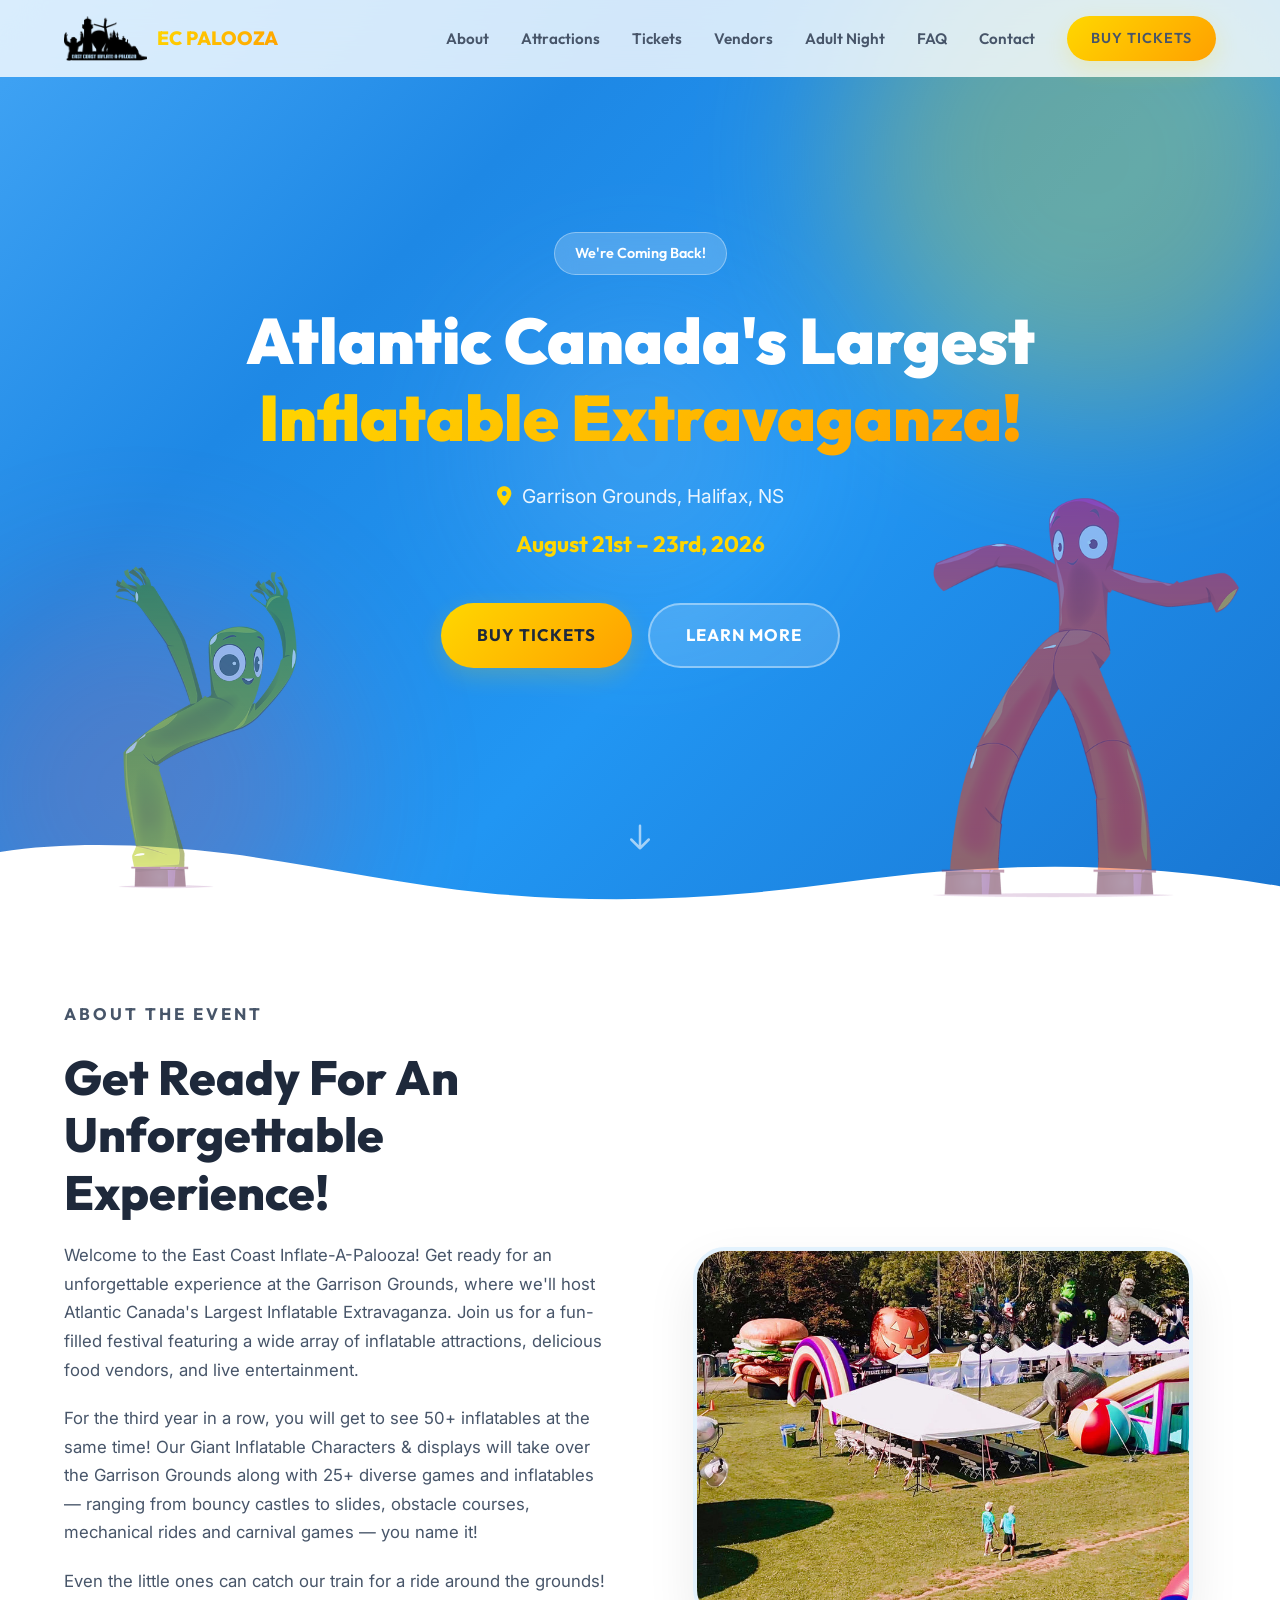
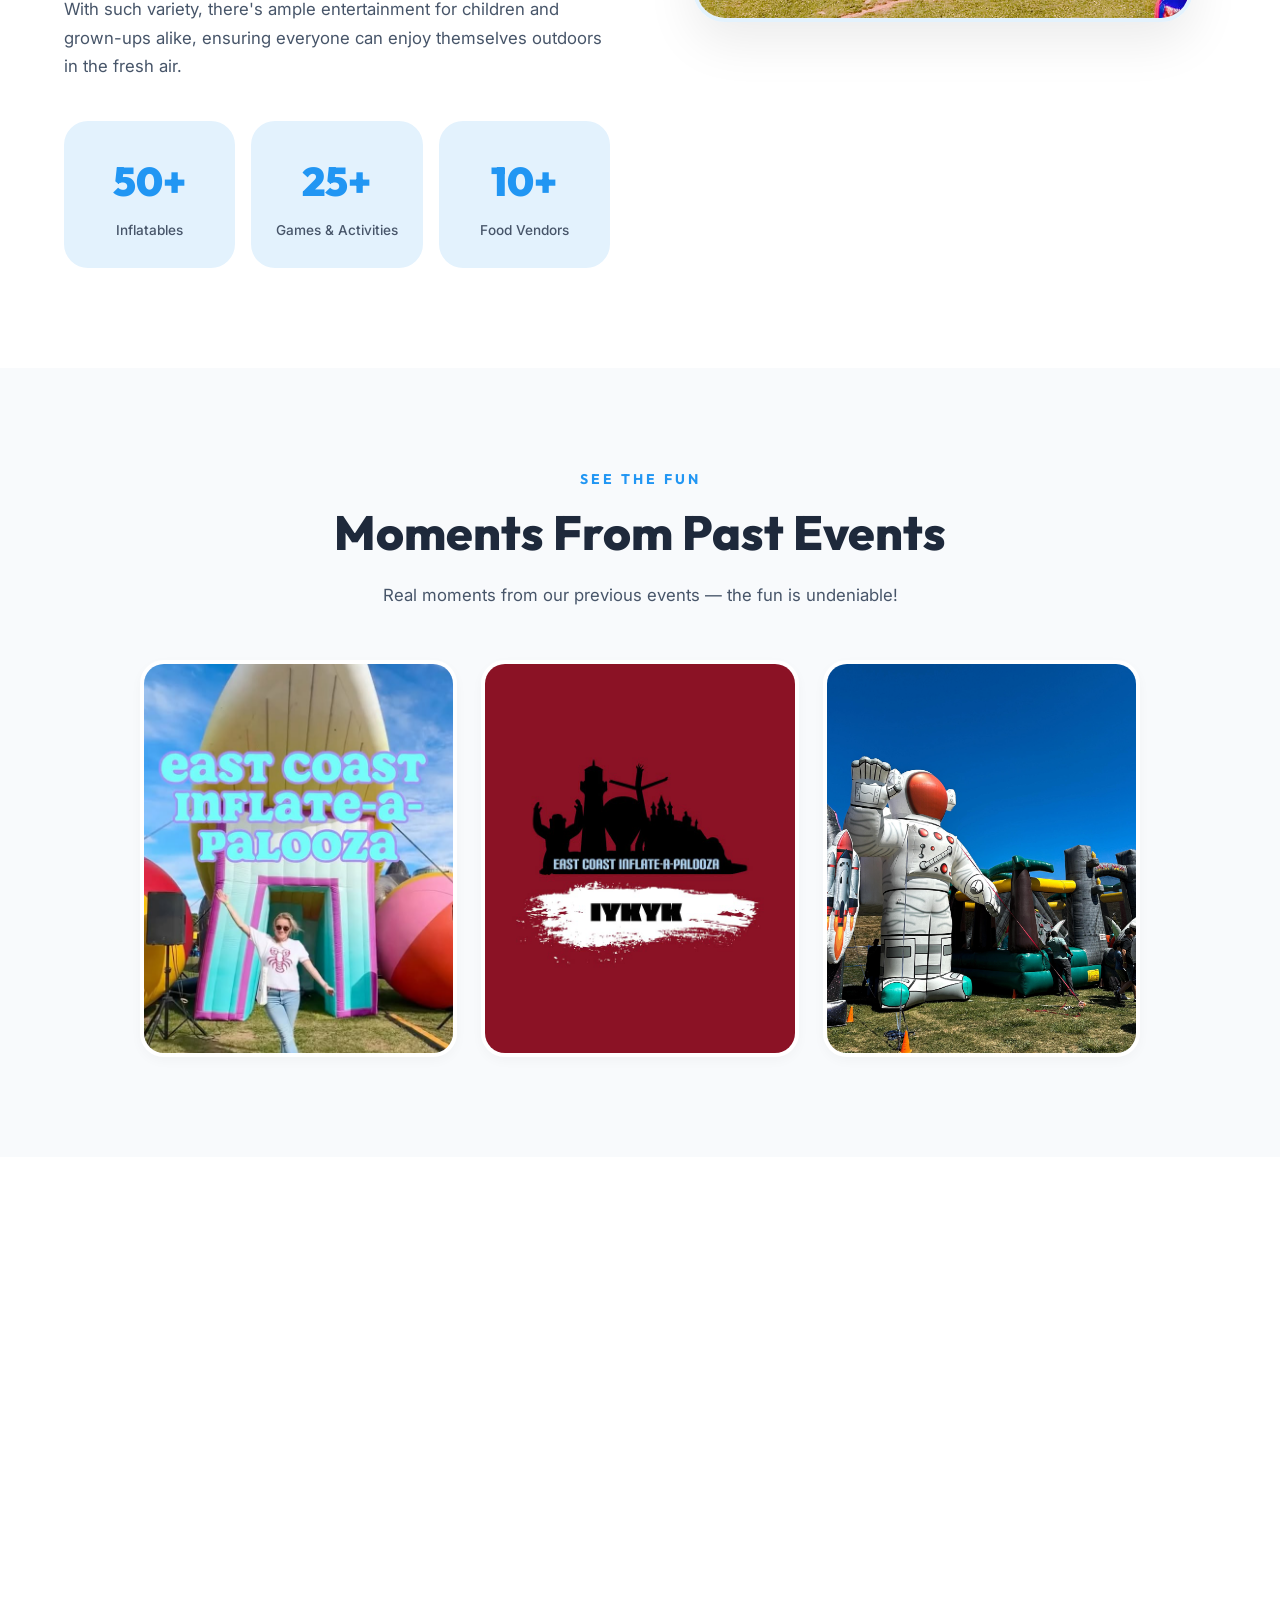
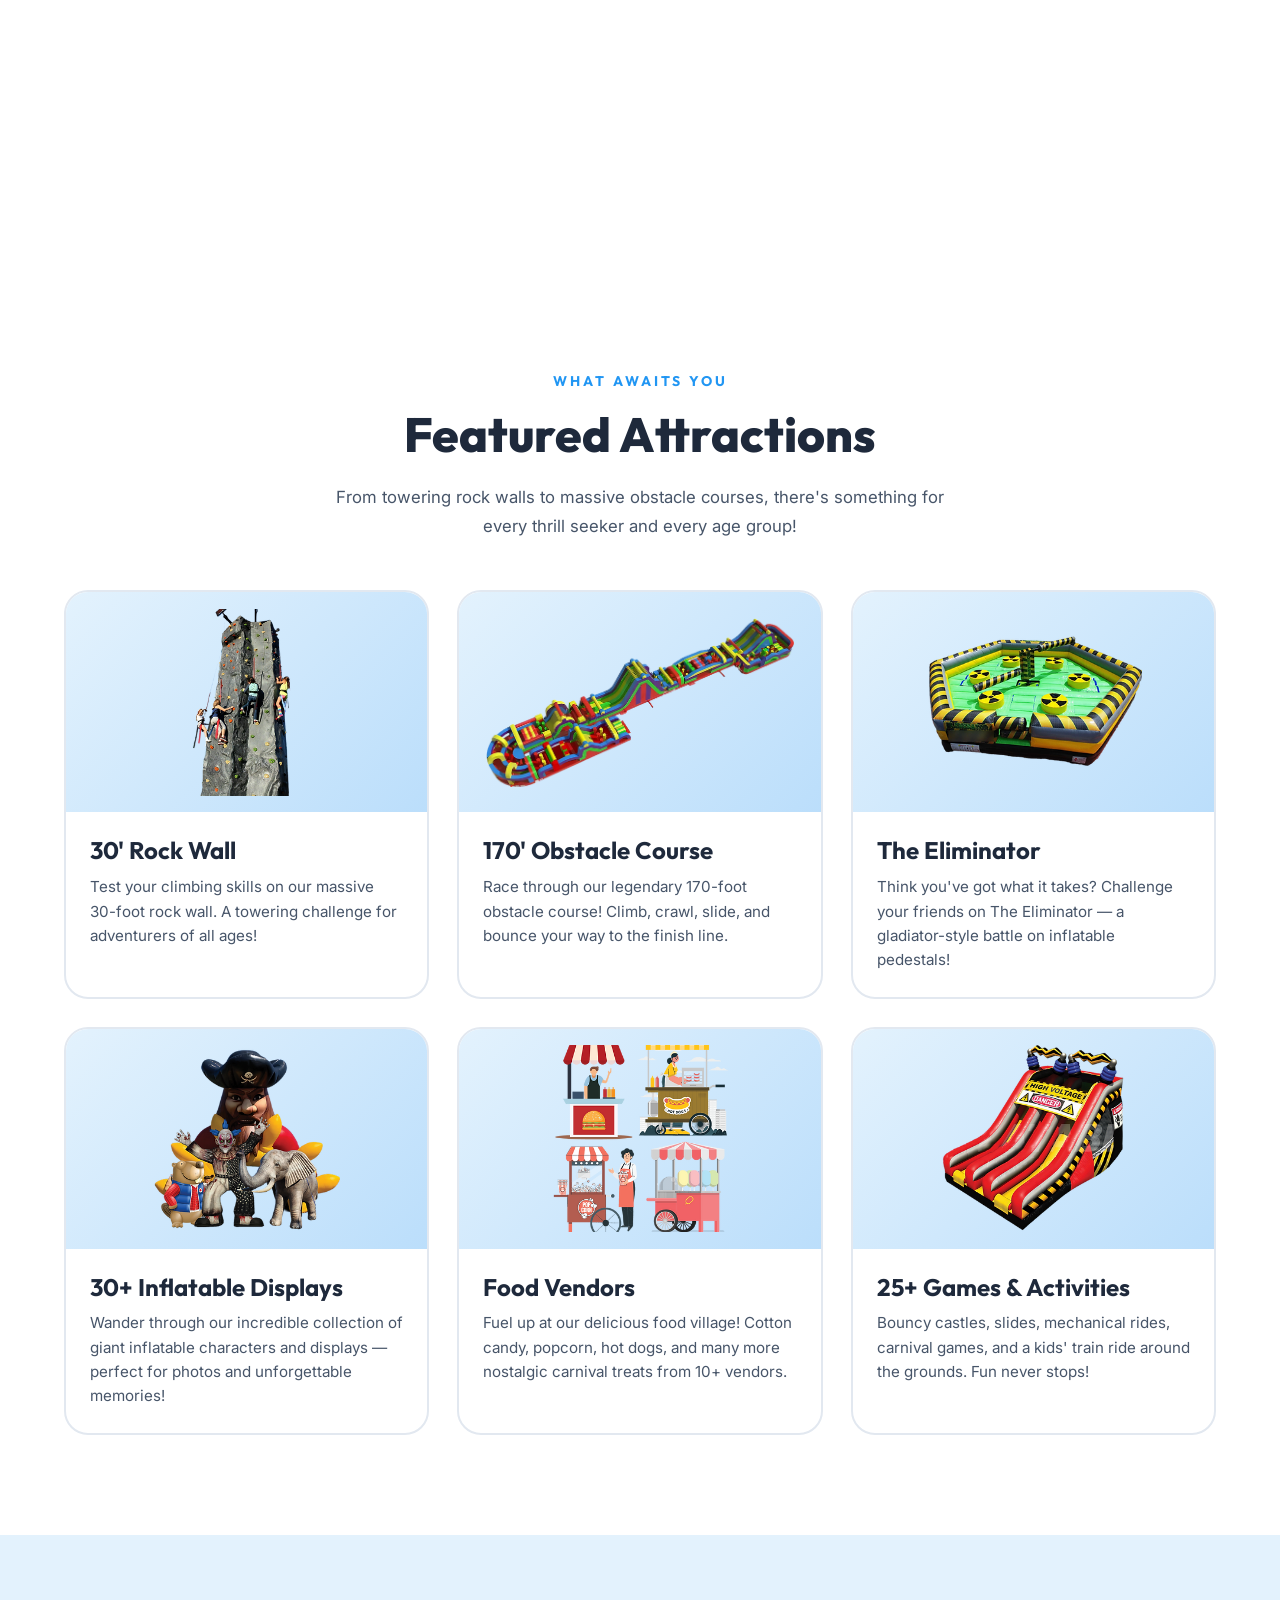
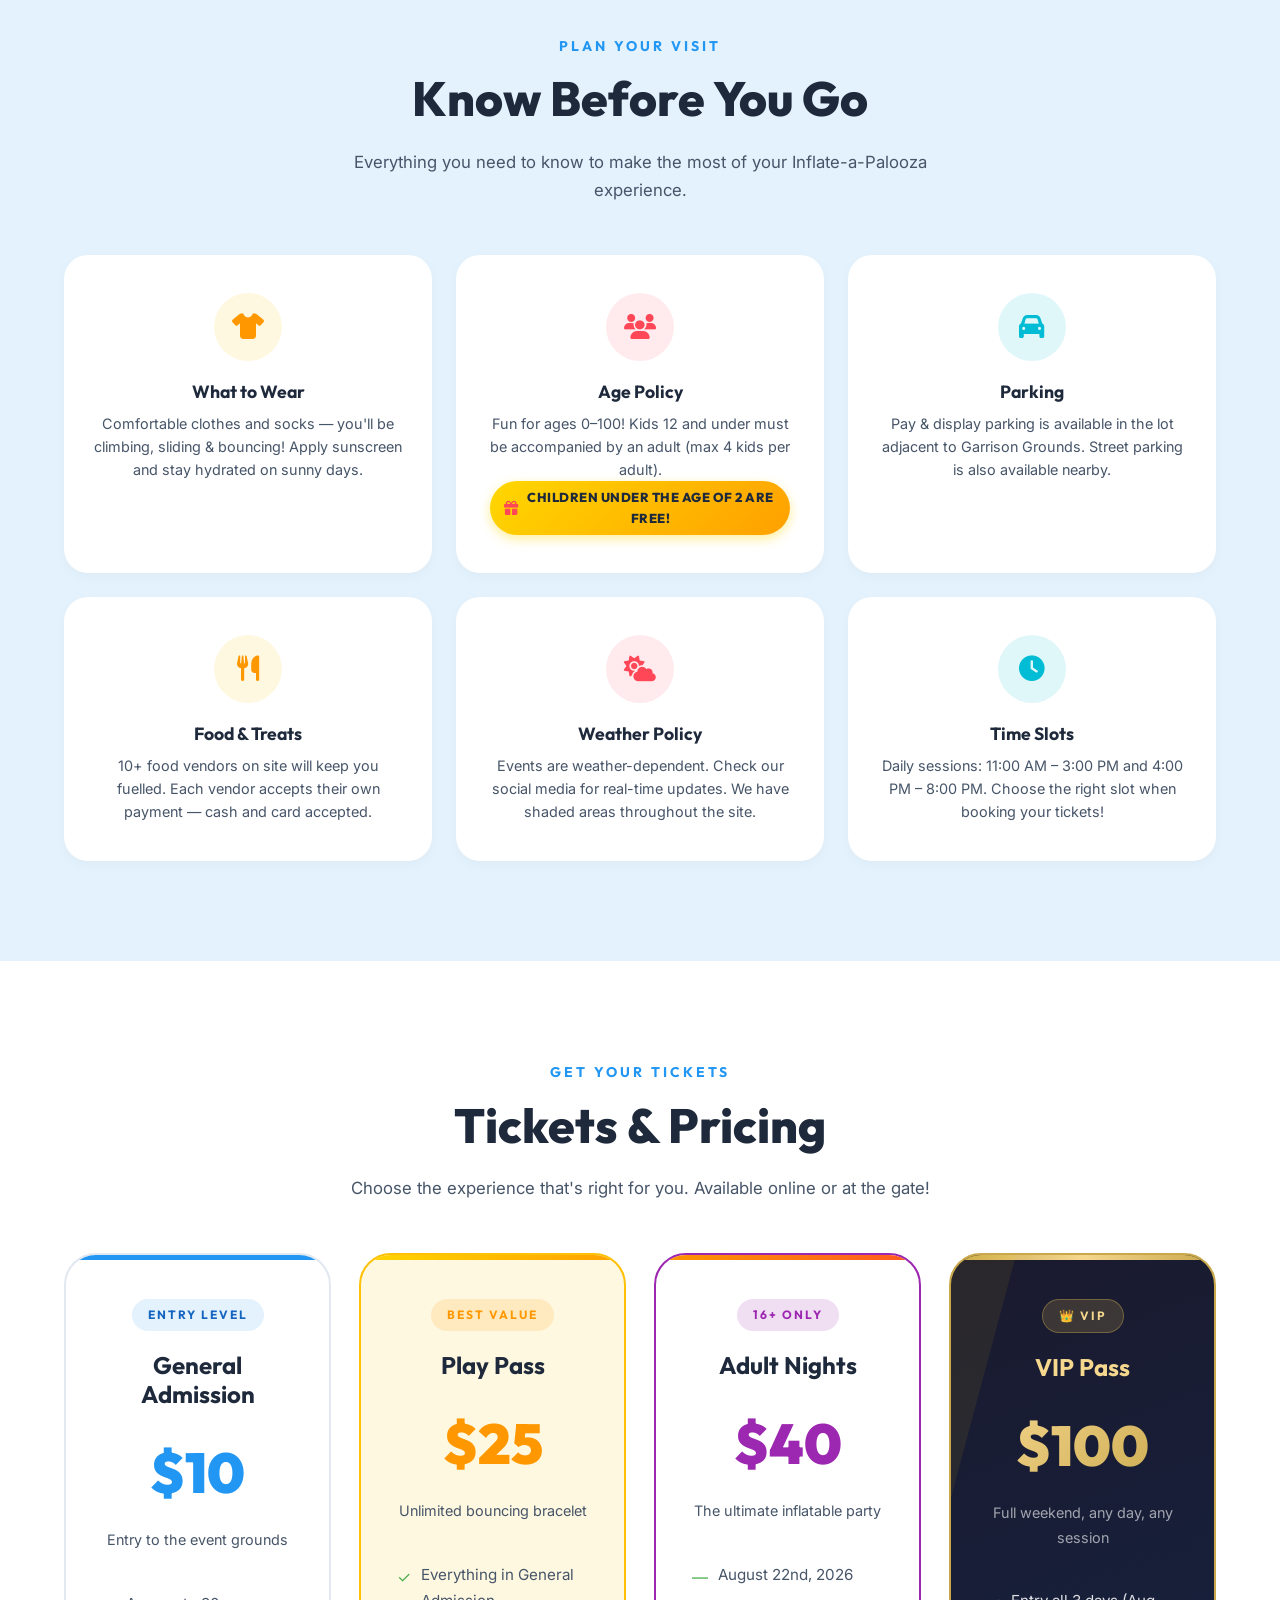
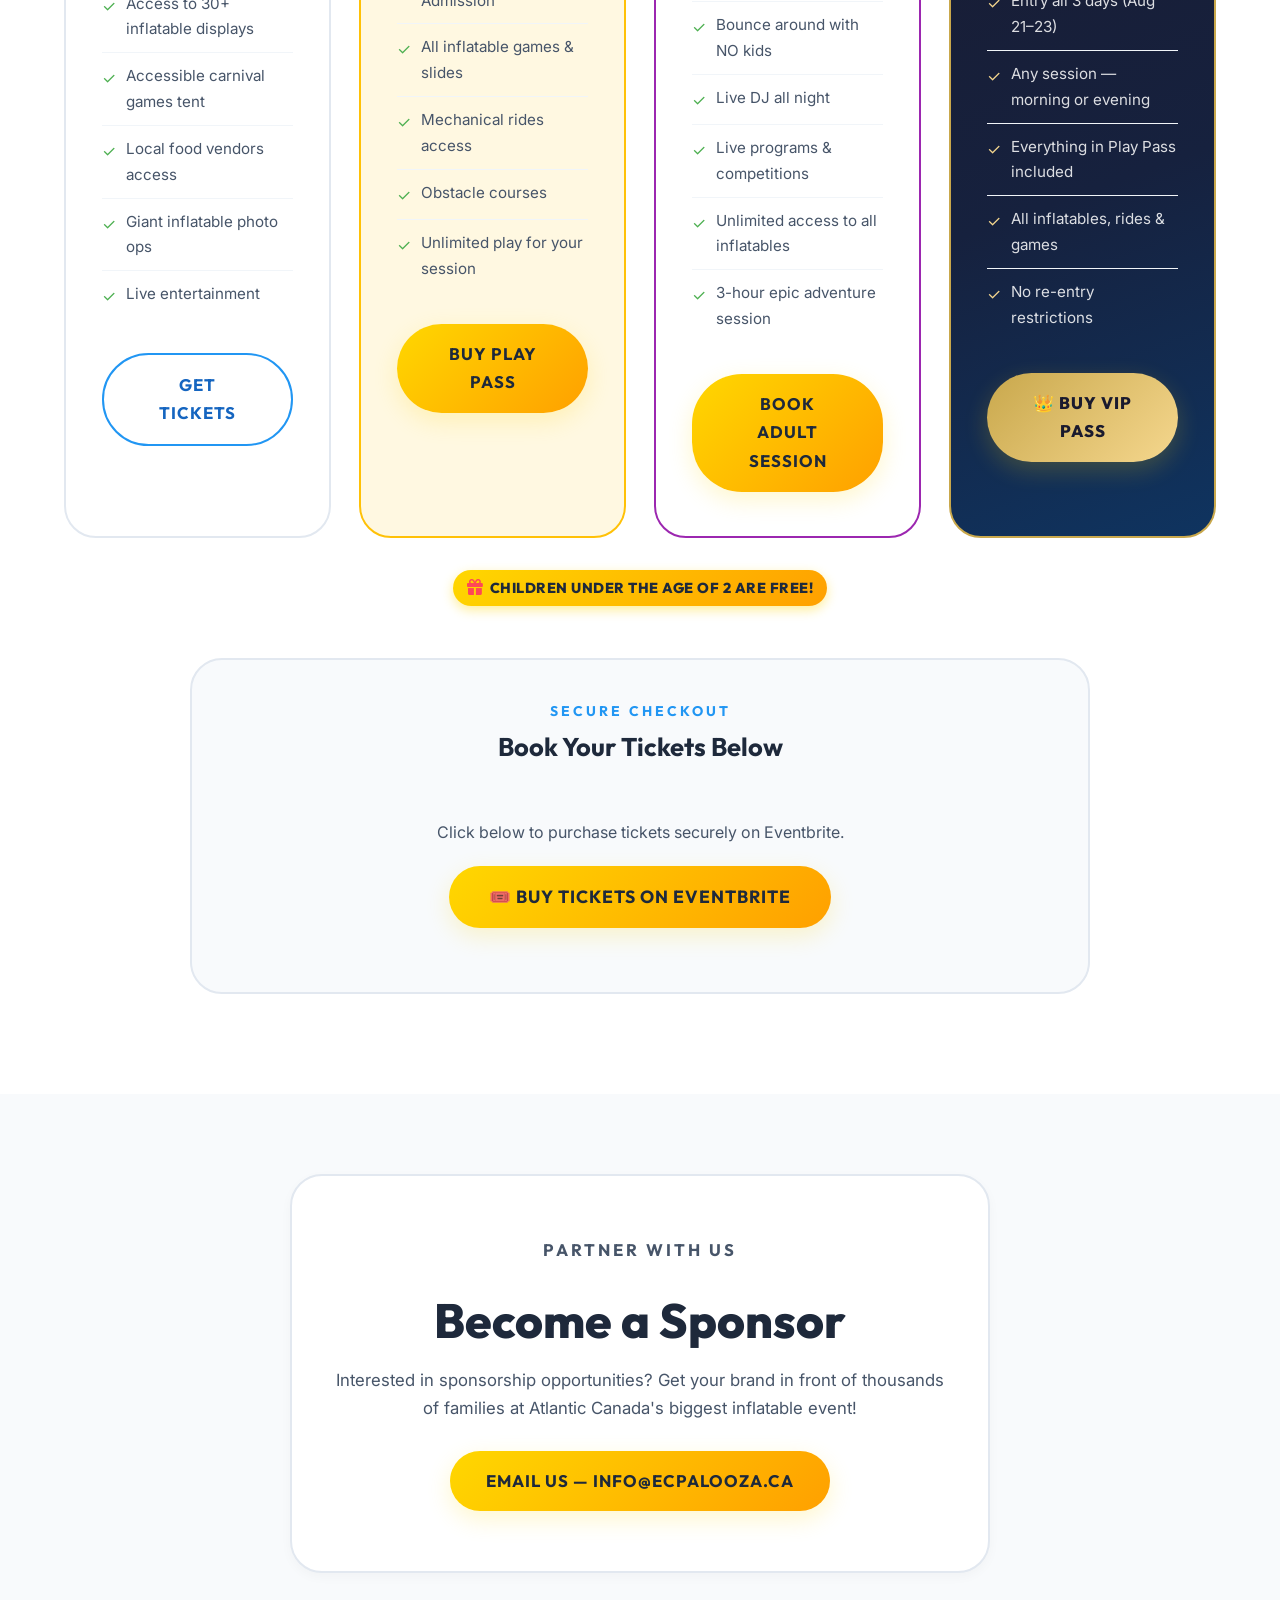
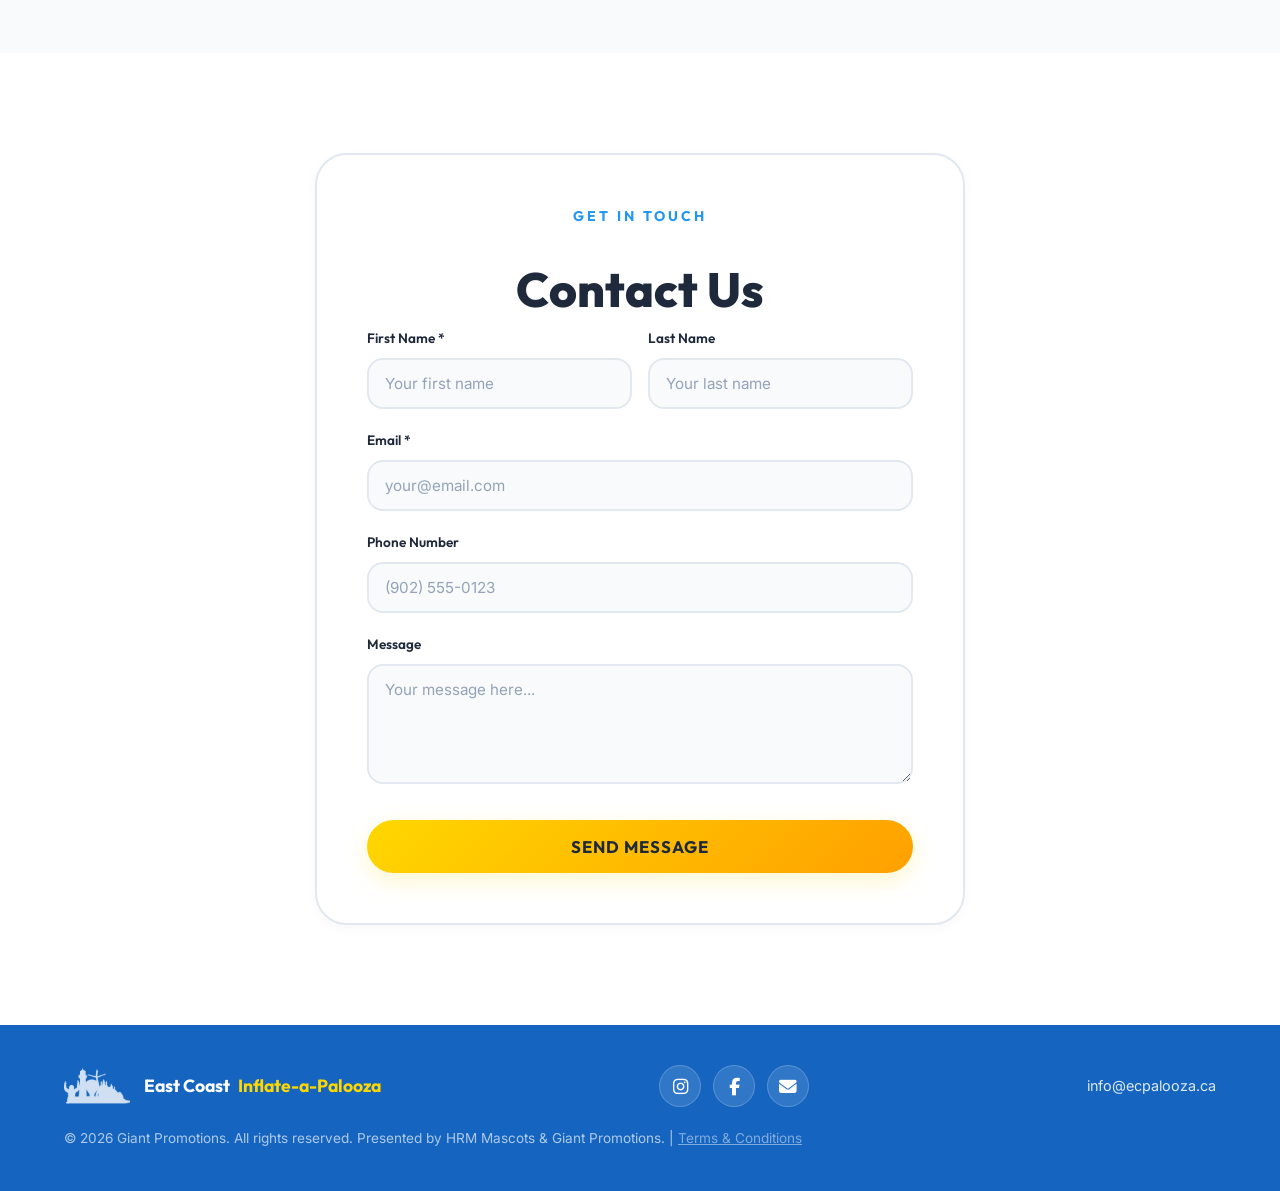
==== commit 97fcfe1a: "Add Adult Night nav link to all pages; replace vendor form with Google Form iframe" ====
--- a/index.html
+++ b/index.html
@@ -26,6 +26,7 @@
         <a href="#attractions">Attractions</a>
         <a href="#tickets">Tickets</a>
         <a href="vendors.html">Vendors</a>
+        <a href="adult-night.html">Adult Night</a>
         <a href="faq.html">FAQ</a>
         <a href="#contact">Contact</a>
         <a href="tickets.html" class="btn btn-primary">Buy Tickets</a>
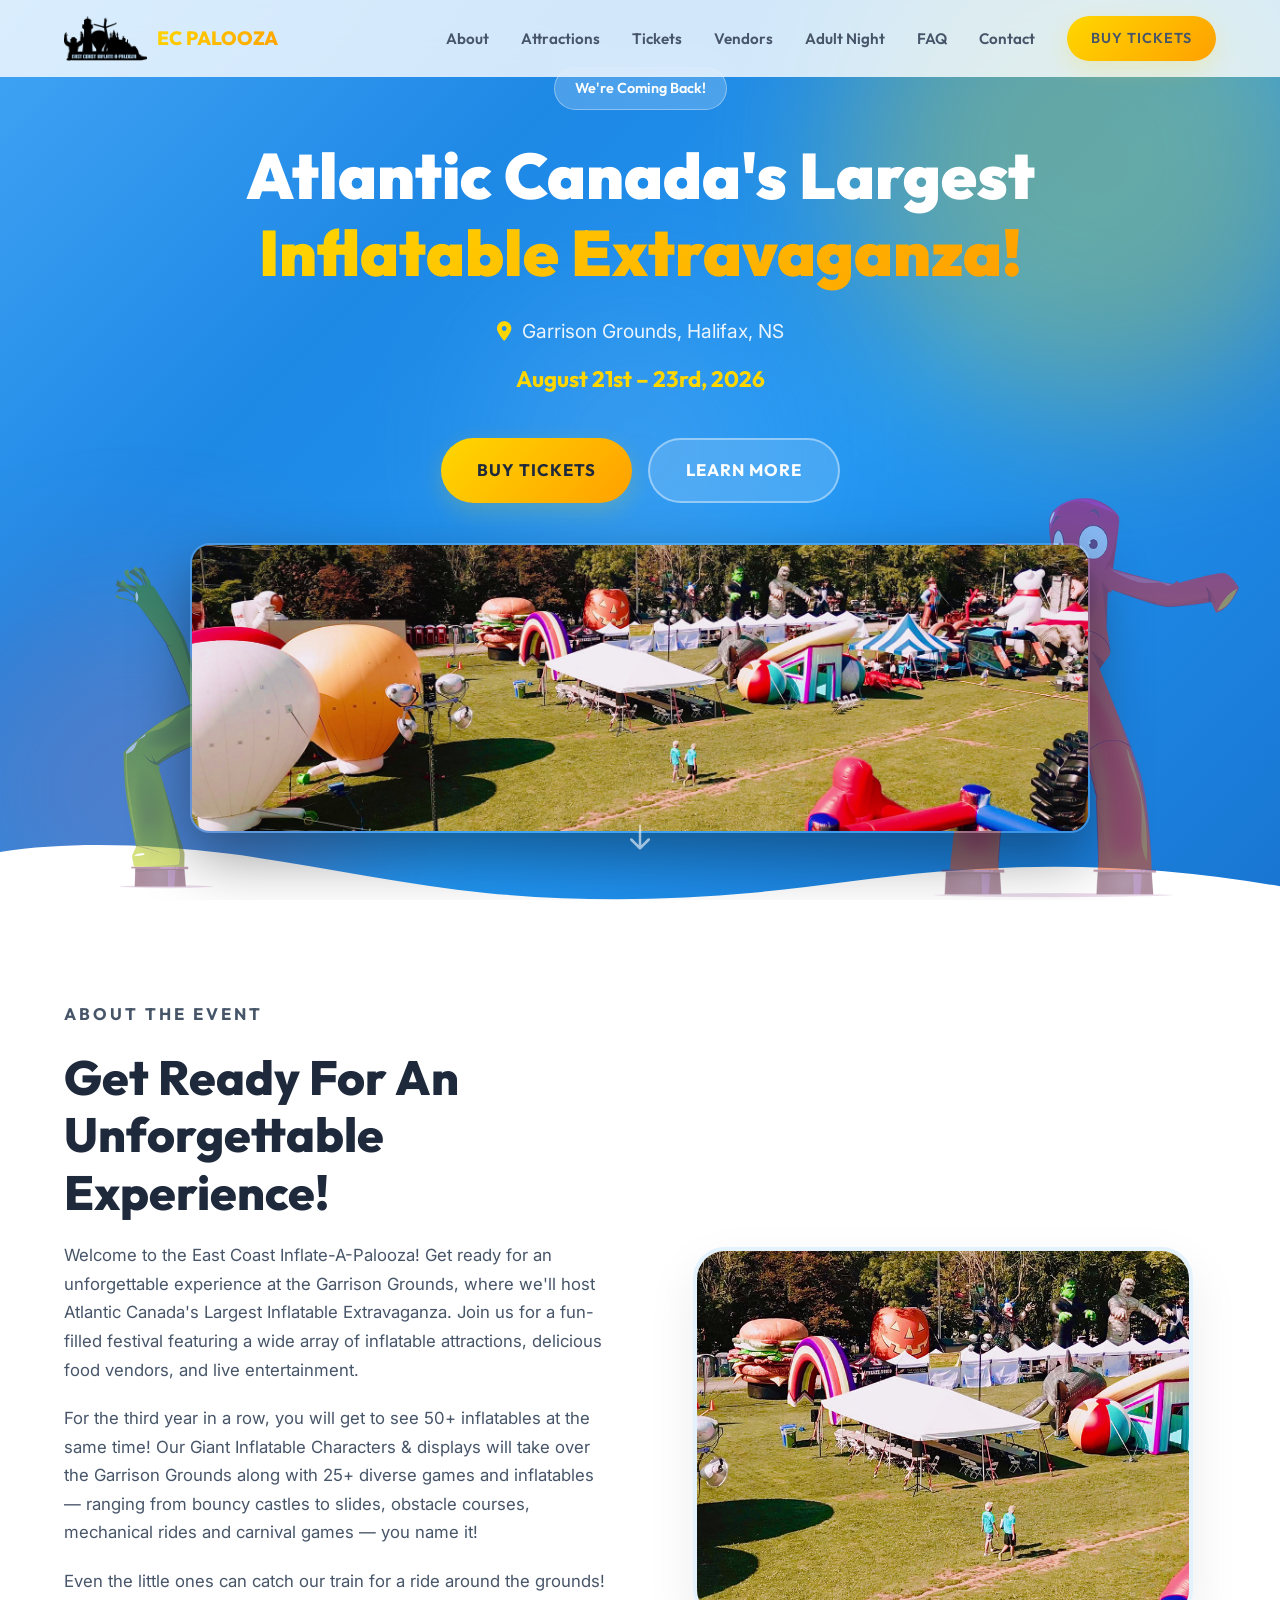
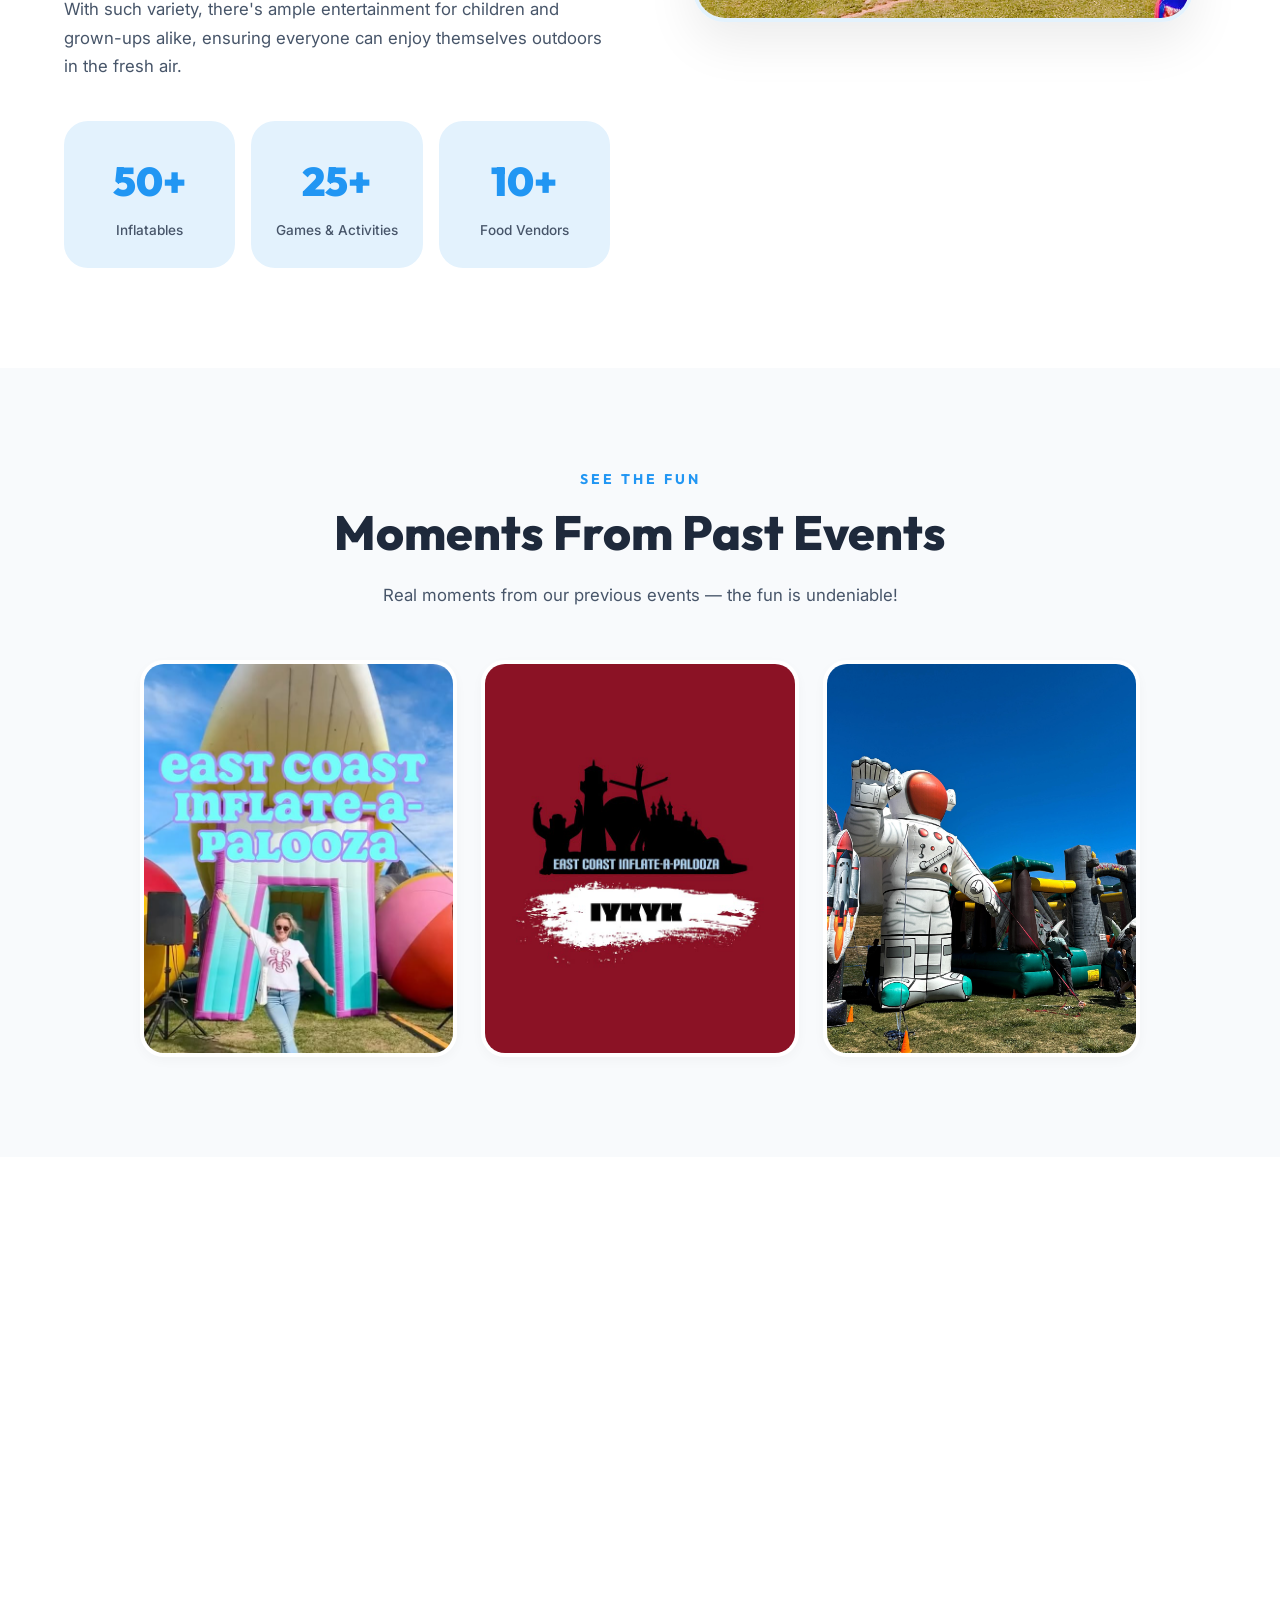
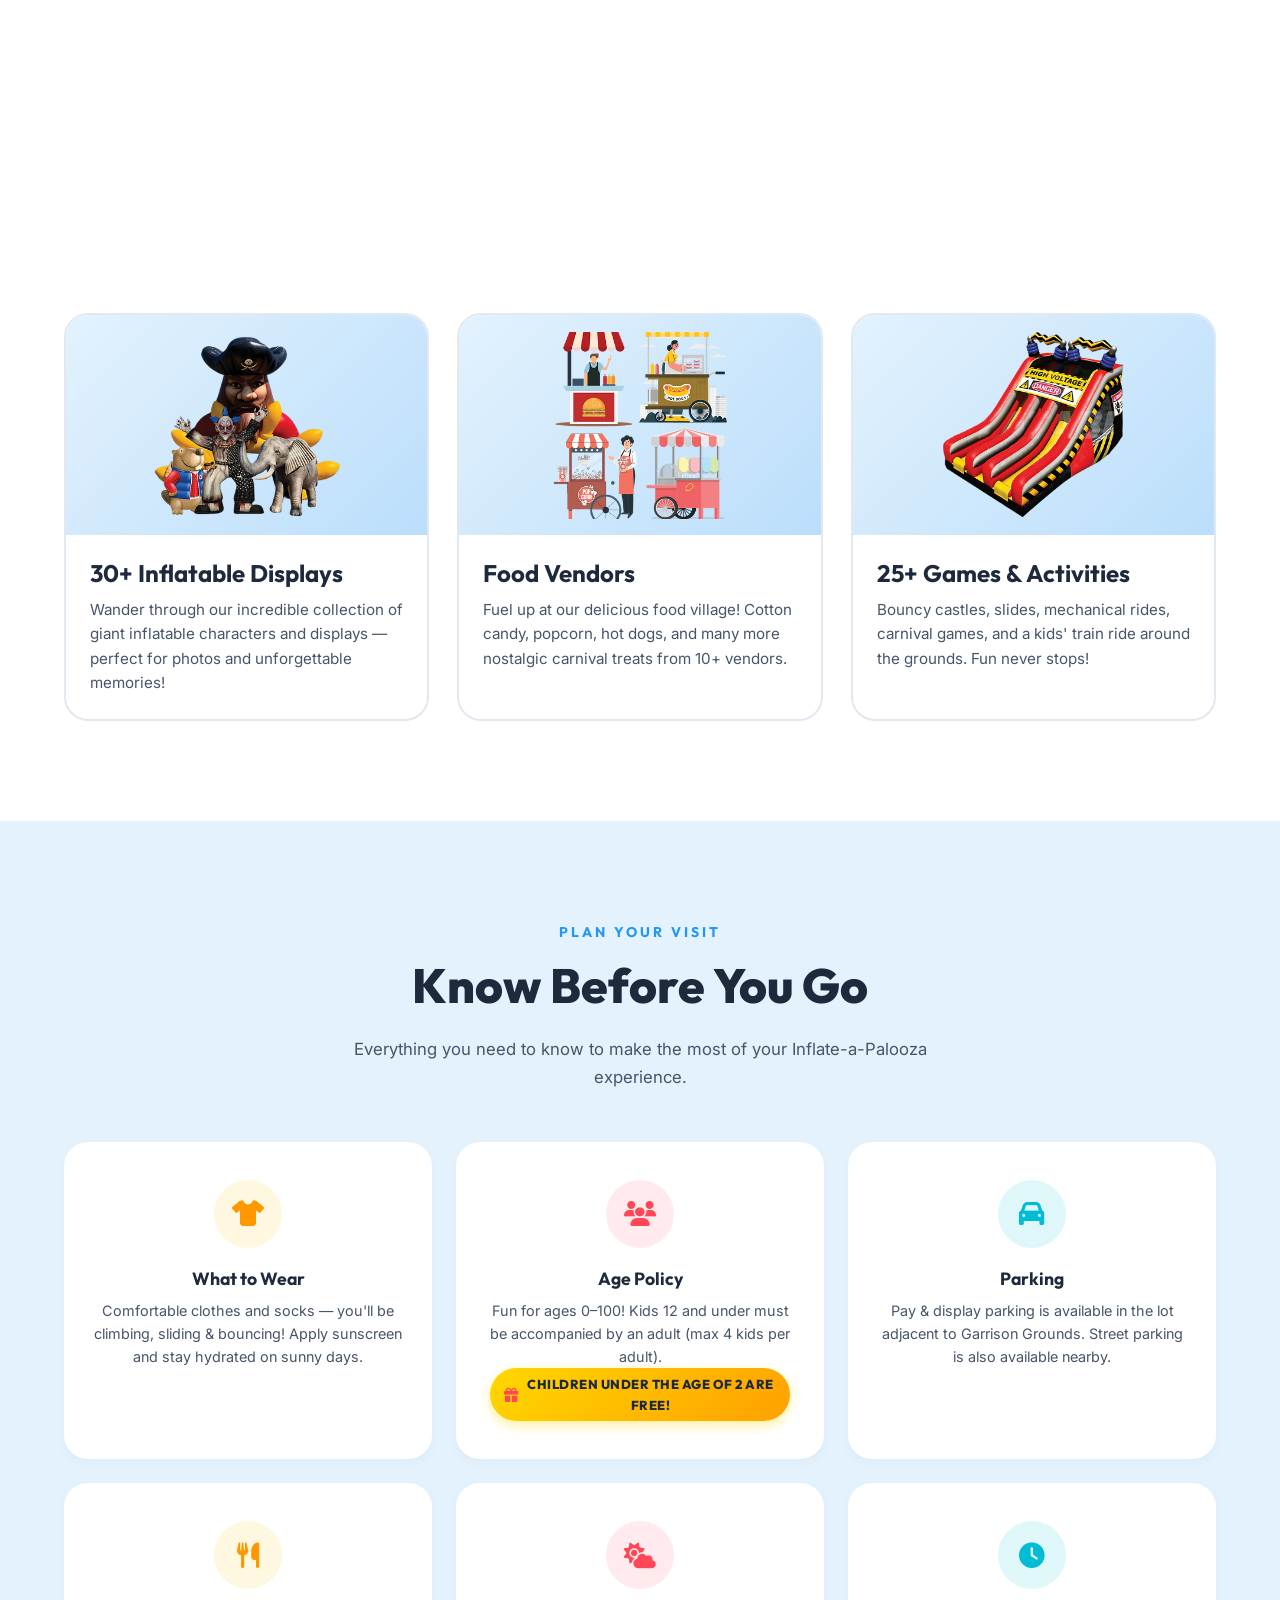
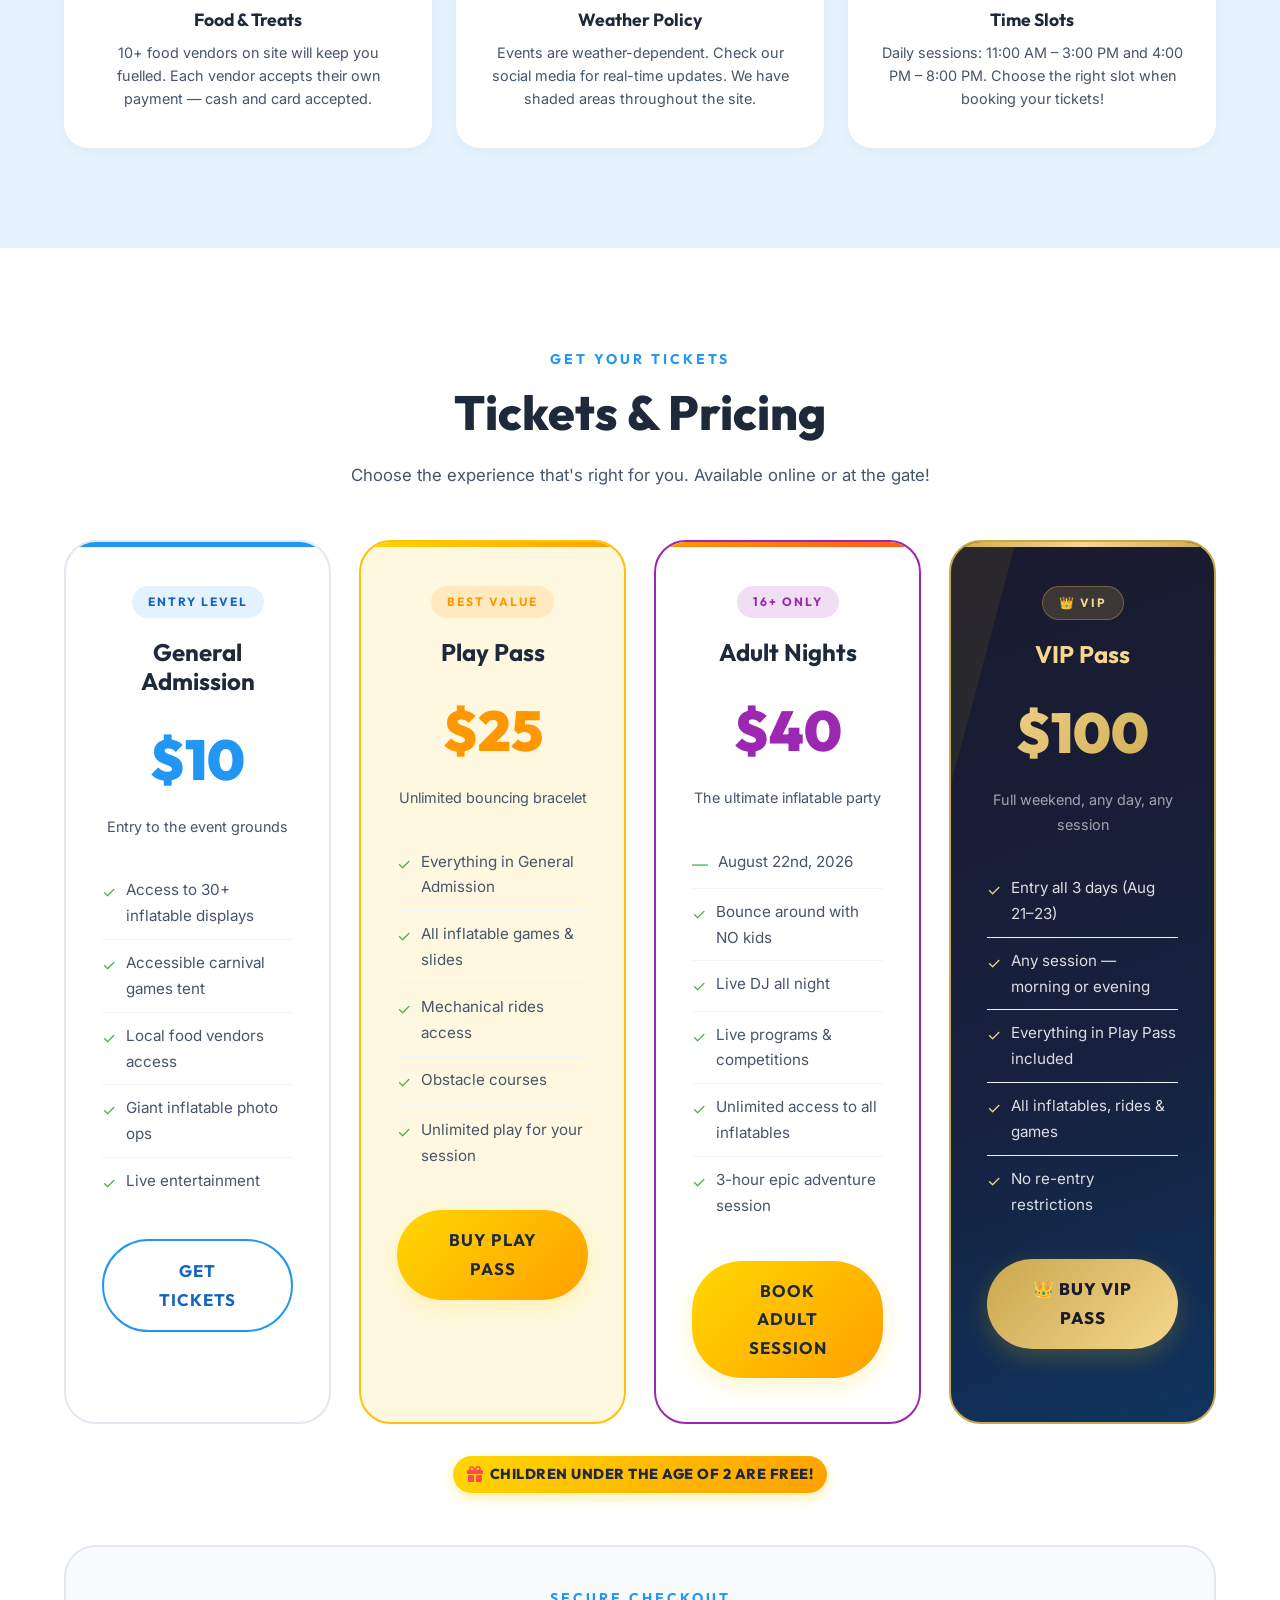
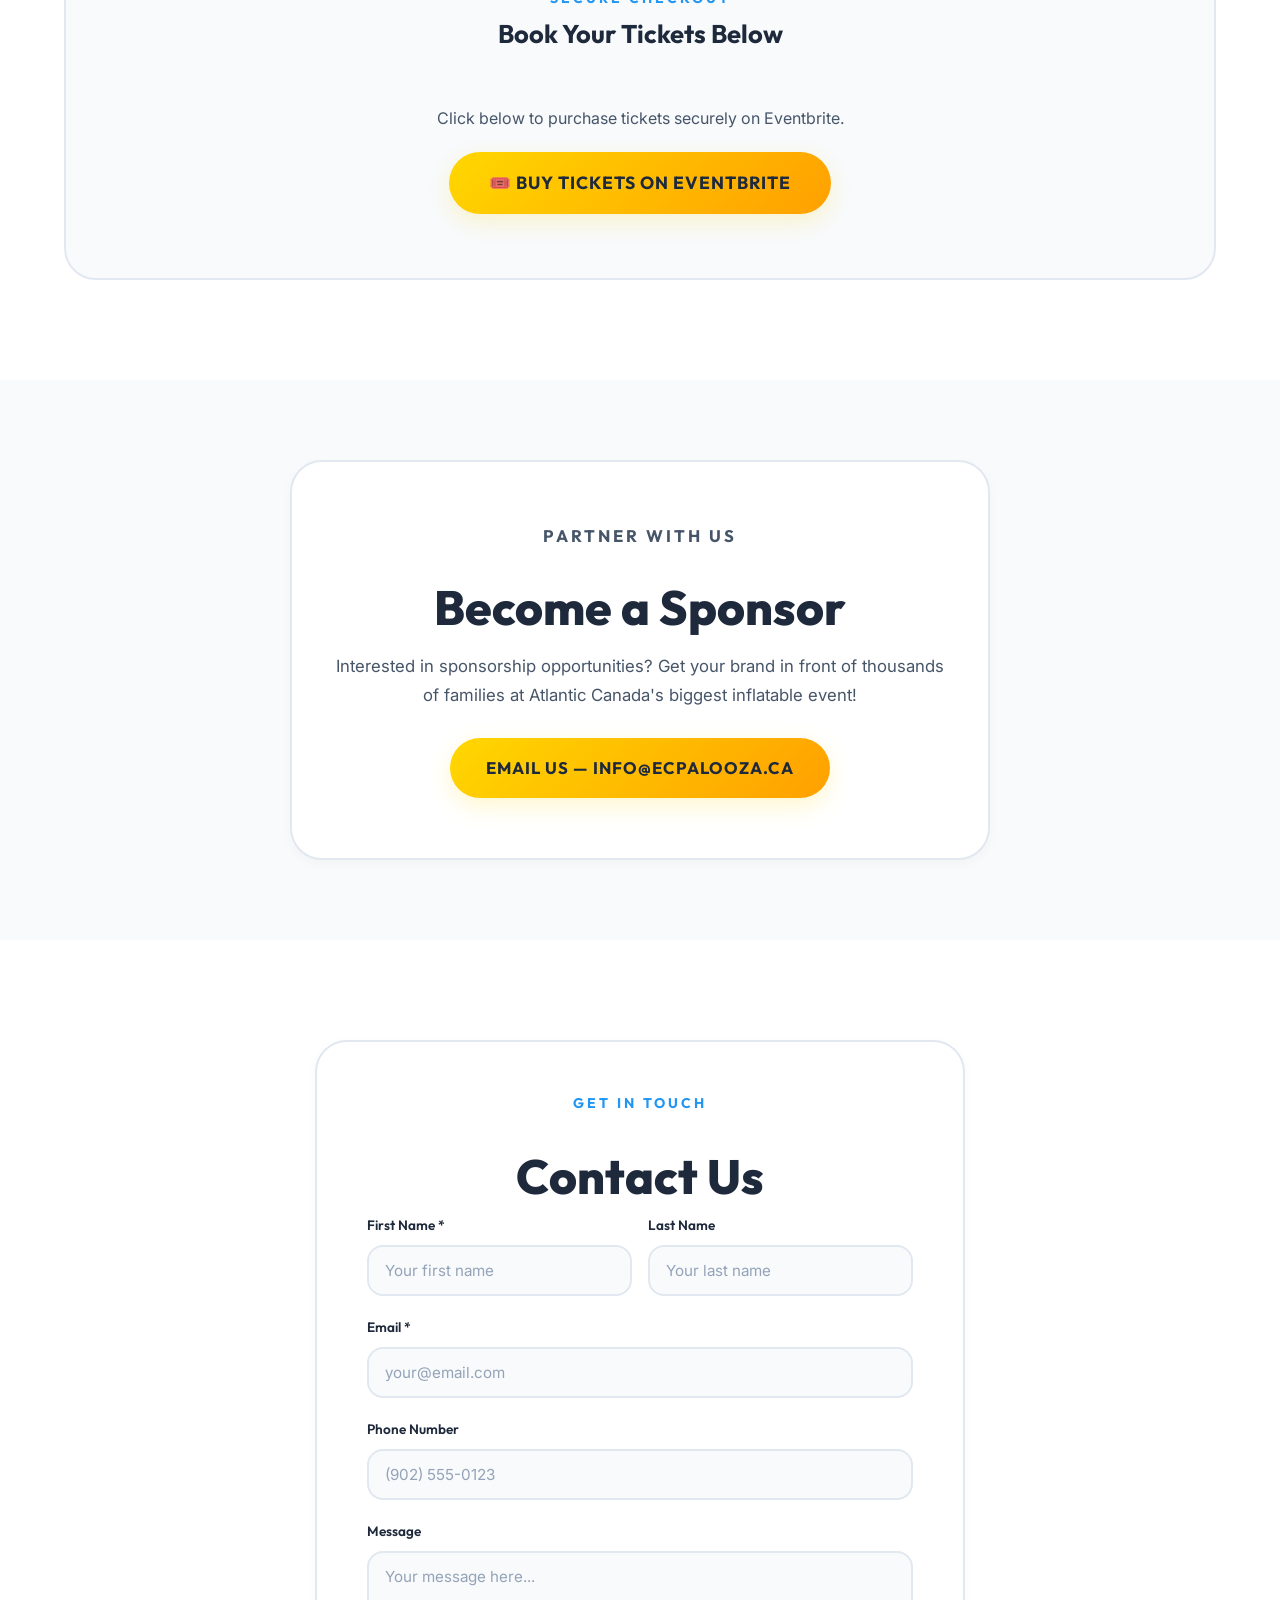
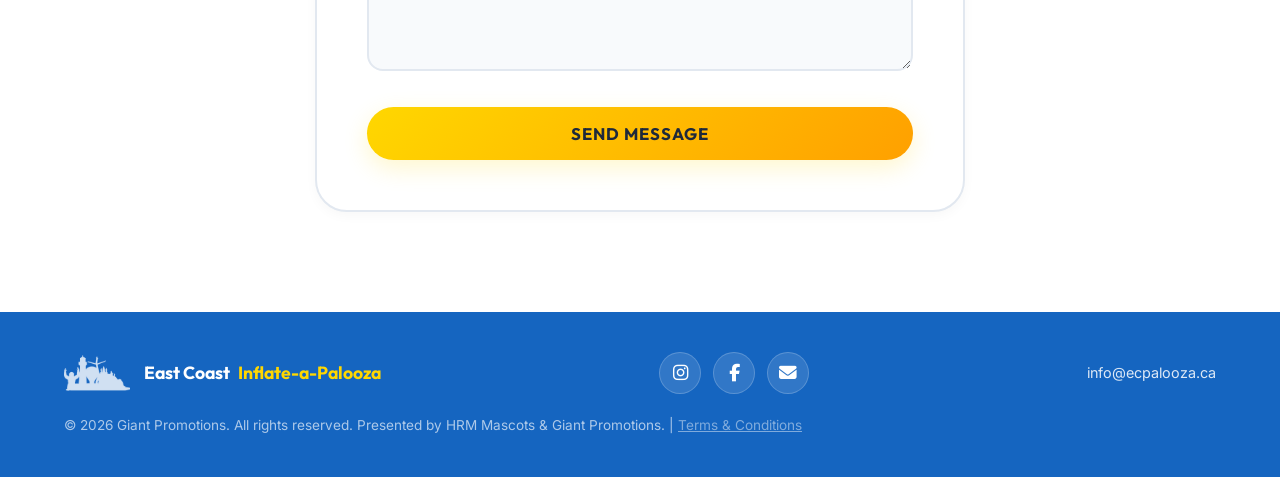
==== commit 7bf353f7: "Move video to hero section; autoplay, loop, muted; styled with rounded corners and glow" ====
--- a/index.html
+++ b/index.html
@@ -58,6 +58,18 @@
       <div class="hero-buttons">
         <a href="tickets.html" class="btn btn-primary">Buy Tickets</a>
         <a href="#about" class="btn btn-secondary">Learn More</a>
+      </div>
+      <div class="hero-video animate-on-scroll">
+        <video
+          src="https://video.wixstatic.com/video/29fe04_990784436aa748ffa634753ae066ff4d/1080p/mp4/file.mp4"
+          autoplay
+          loop
+          muted
+          playsinline
+          preload="auto"
+          poster="images/hero-bg.jpg"
+          aria-label="East Coast Inflate-a-Palooza event highlight video">
+        </video>
       </div>
     </div>
     <div class="hero-scroll">
@@ -125,23 +137,6 @@
   </section>
 
   <!-- ===== VIDEO ===== -->
-  <section class="video-section" id="video">
-    <div class="container">
-      <p class="section-subtitle animate-on-scroll">See It In Action</p>
-      <h2 class="section-title animate-on-scroll">Watch the Excitement</h2>
-      <p class="section-desc animate-on-scroll">See what thousands of families have already experienced — Atlantic Canada's biggest inflatable event.</p>
-      <div class="video-wrapper animate-on-scroll">
-        <video
-          src="https://video.wixstatic.com/video/29fe04_990784436aa748ffa634753ae066ff4d/1080p/mp4/file.mp4"
-          controls
-          playsinline
-          preload="metadata"
-          poster="images/hero-bg.jpg"
-          aria-label="East Coast Inflate-a-Palooza event highlight video">
-        </video>
-      </div>
-    </div>
-  </section>
 
   <!-- ===== FEATURED ATTRACTIONS ===== -->
   <section class="attractions" id="attractions">
--- a/styles.css
+++ b/styles.css
@@ -419,6 +419,23 @@
   color: var(--white);
 }
 
+.hero-video {
+  margin: 40px auto 0;
+  max-width: 900px;
+  width: 100%;
+  border-radius: 20px;
+  overflow: hidden;
+  box-shadow: 0 24px 60px rgba(0,0,0,0.4);
+  border: 2px solid rgba(255,255,255,0.15);
+  position: relative;
+  z-index: 2;
+}
+
+.hero-video video {
+  width: 100%;
+  display: block;
+}
+
 .hero-badge {
   display: inline-flex;
   align-items: center;
@@ -857,12 +874,12 @@
 }
 
 .eb-widget-wrapper {
-  max-width: 900px;
+  width: 100%;
   margin: 52px auto 0;
   background: var(--gray-50);
   border: 2px solid var(--gray-200);
   border-radius: var(--border-radius-lg);
-  padding: 40px 36px 32px;
+  padding: 40px 16px 32px;
 }
 
 .tickets-grid {
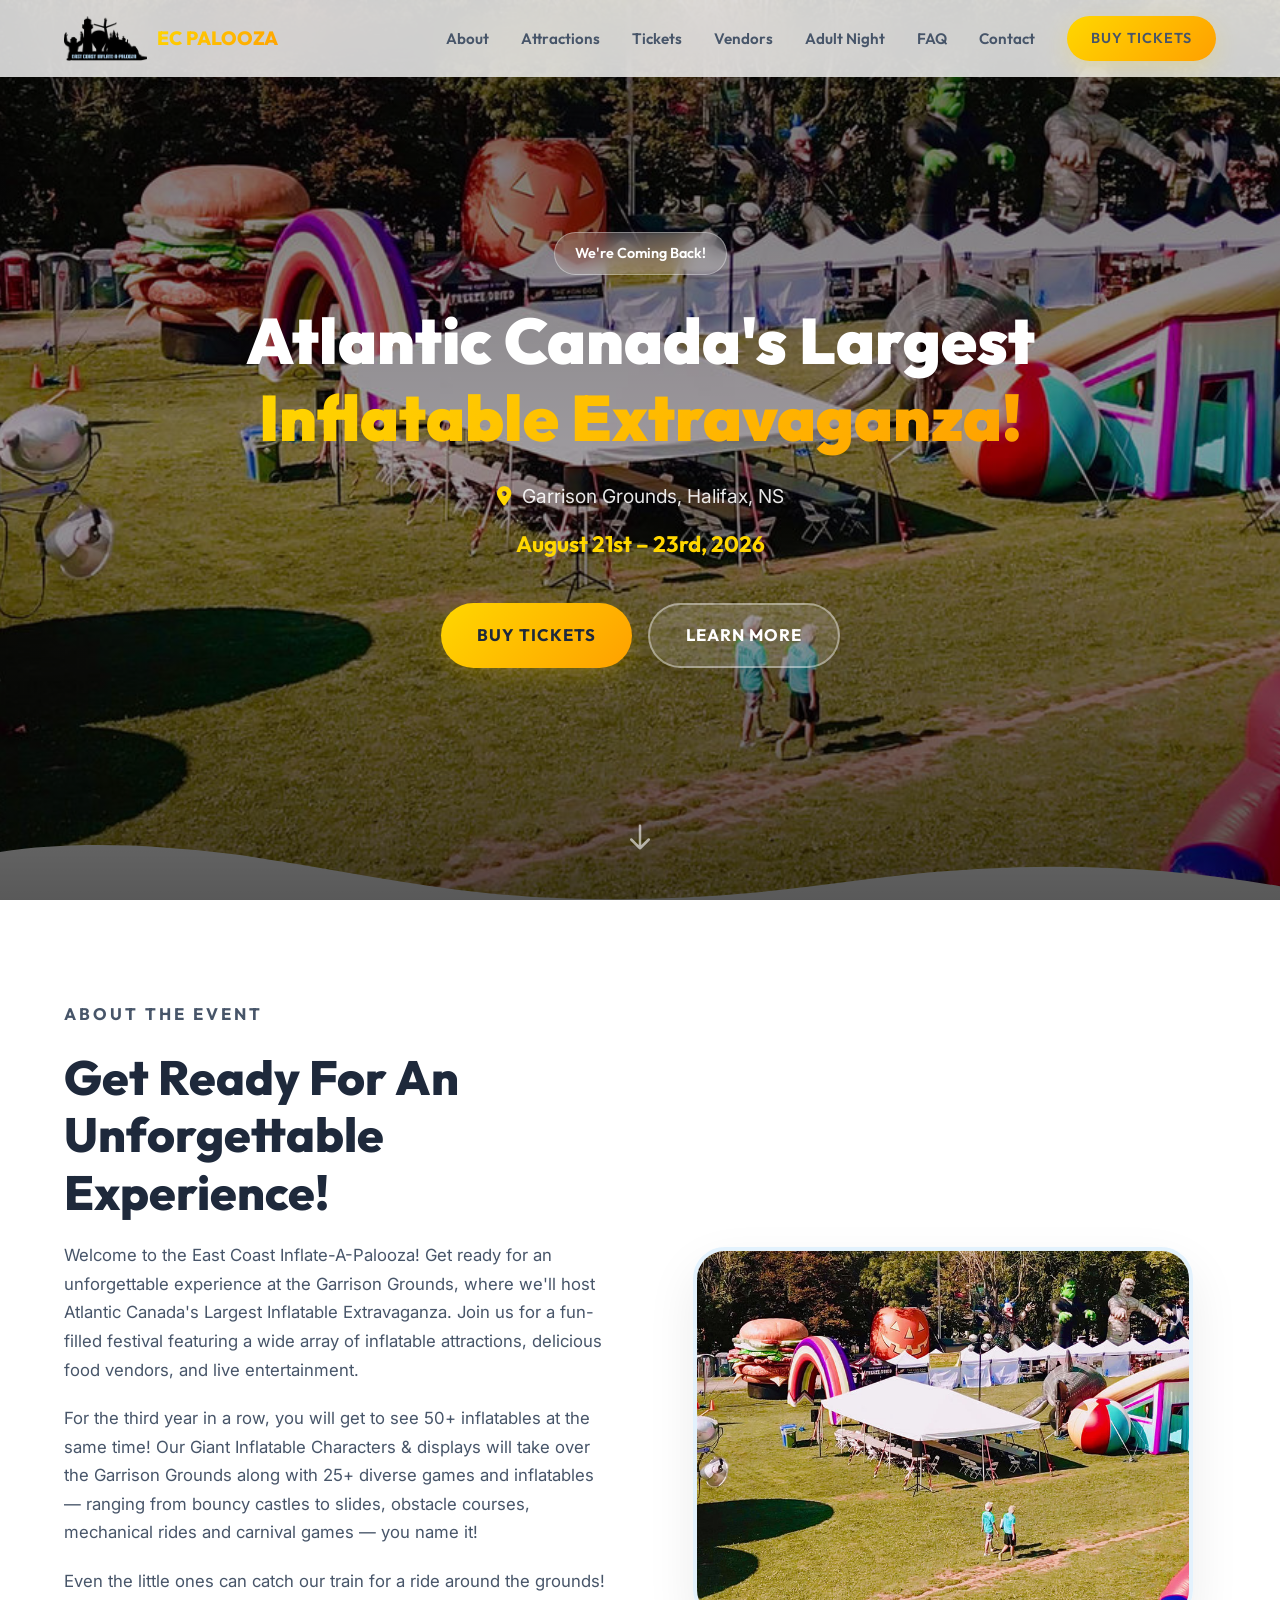
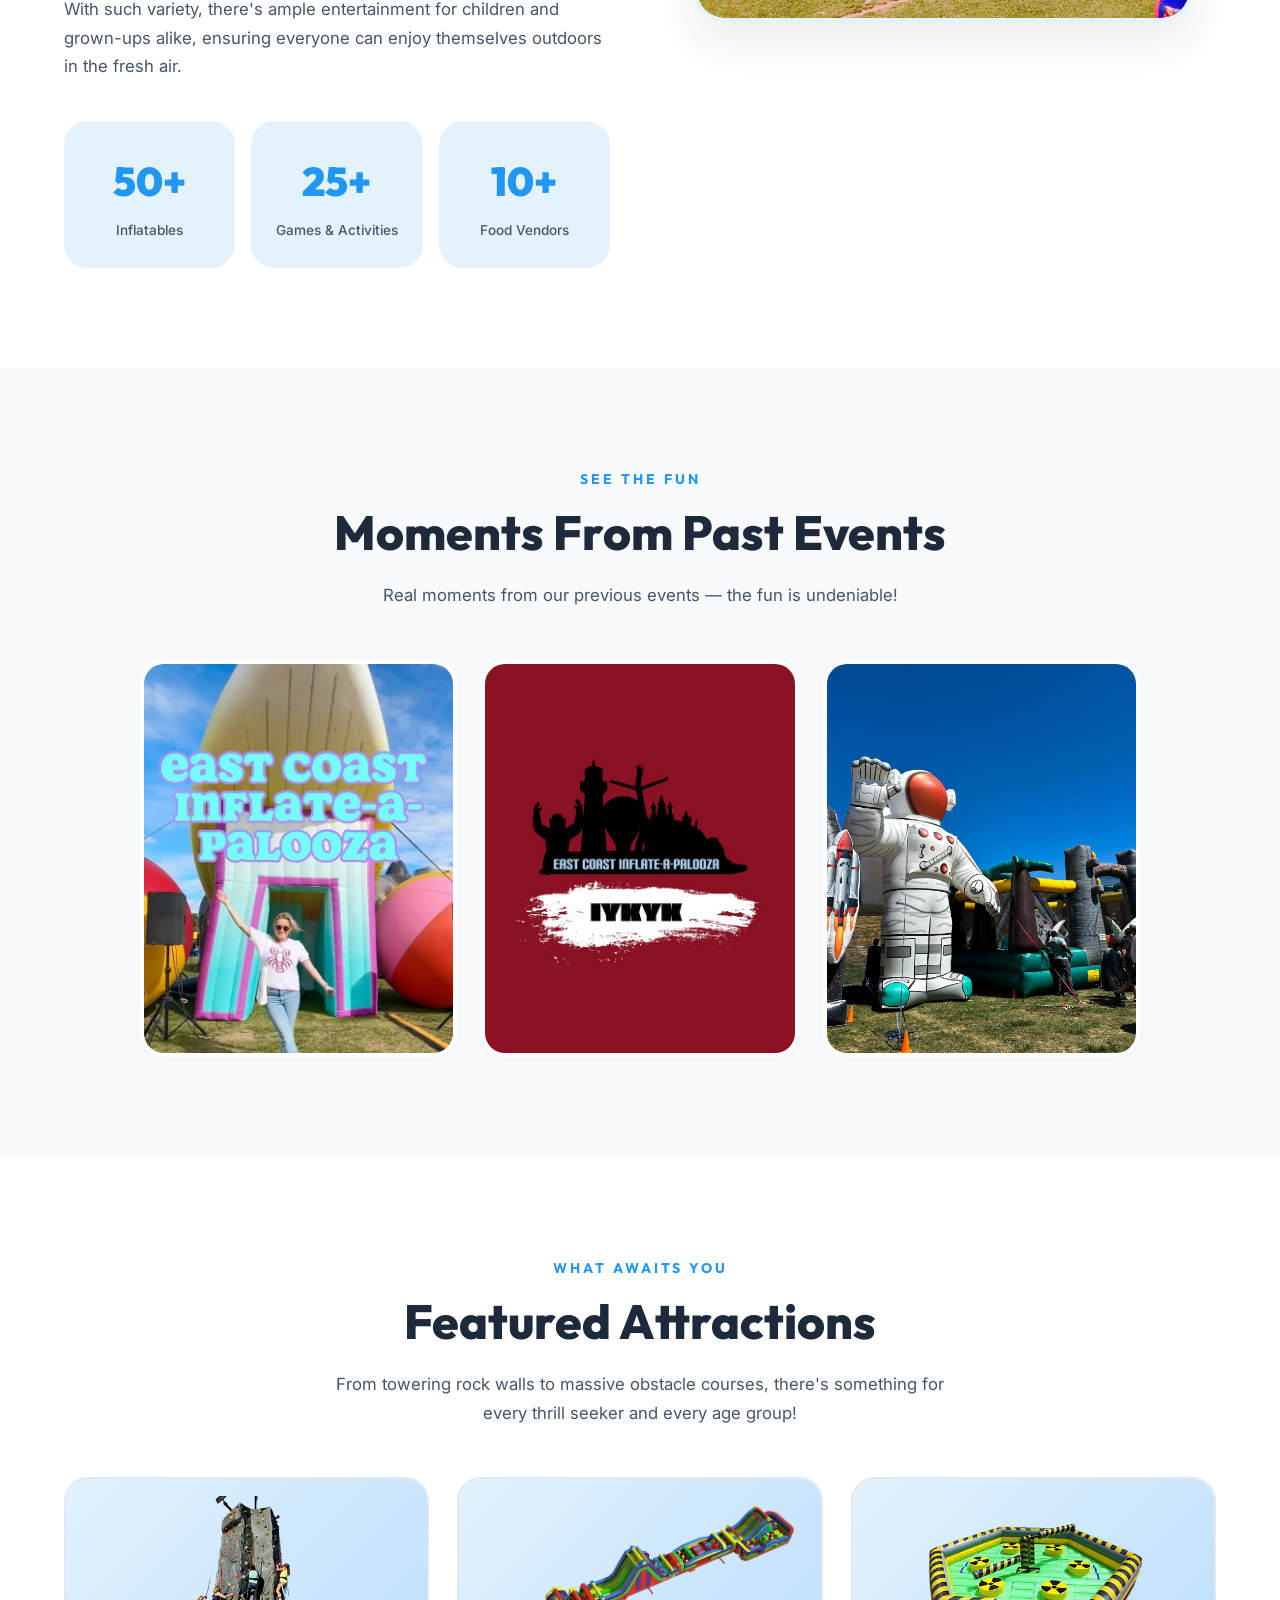
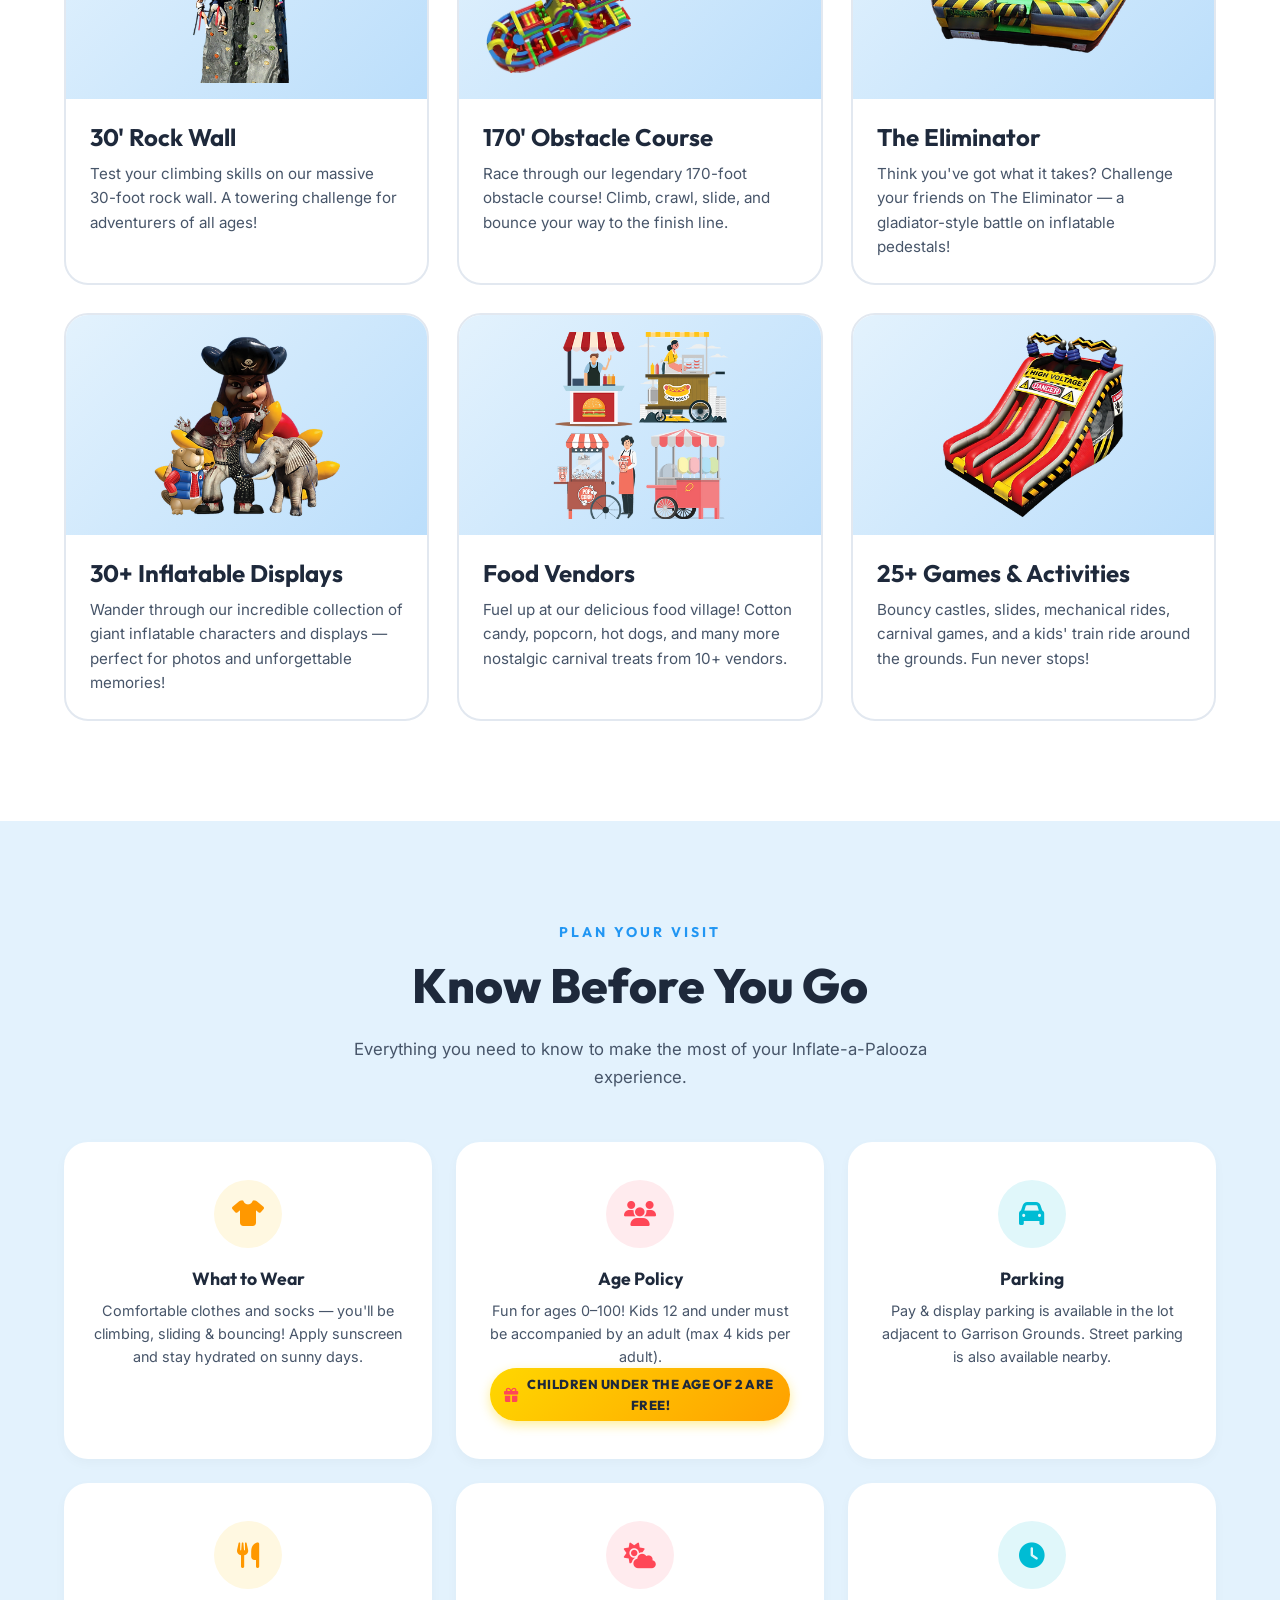
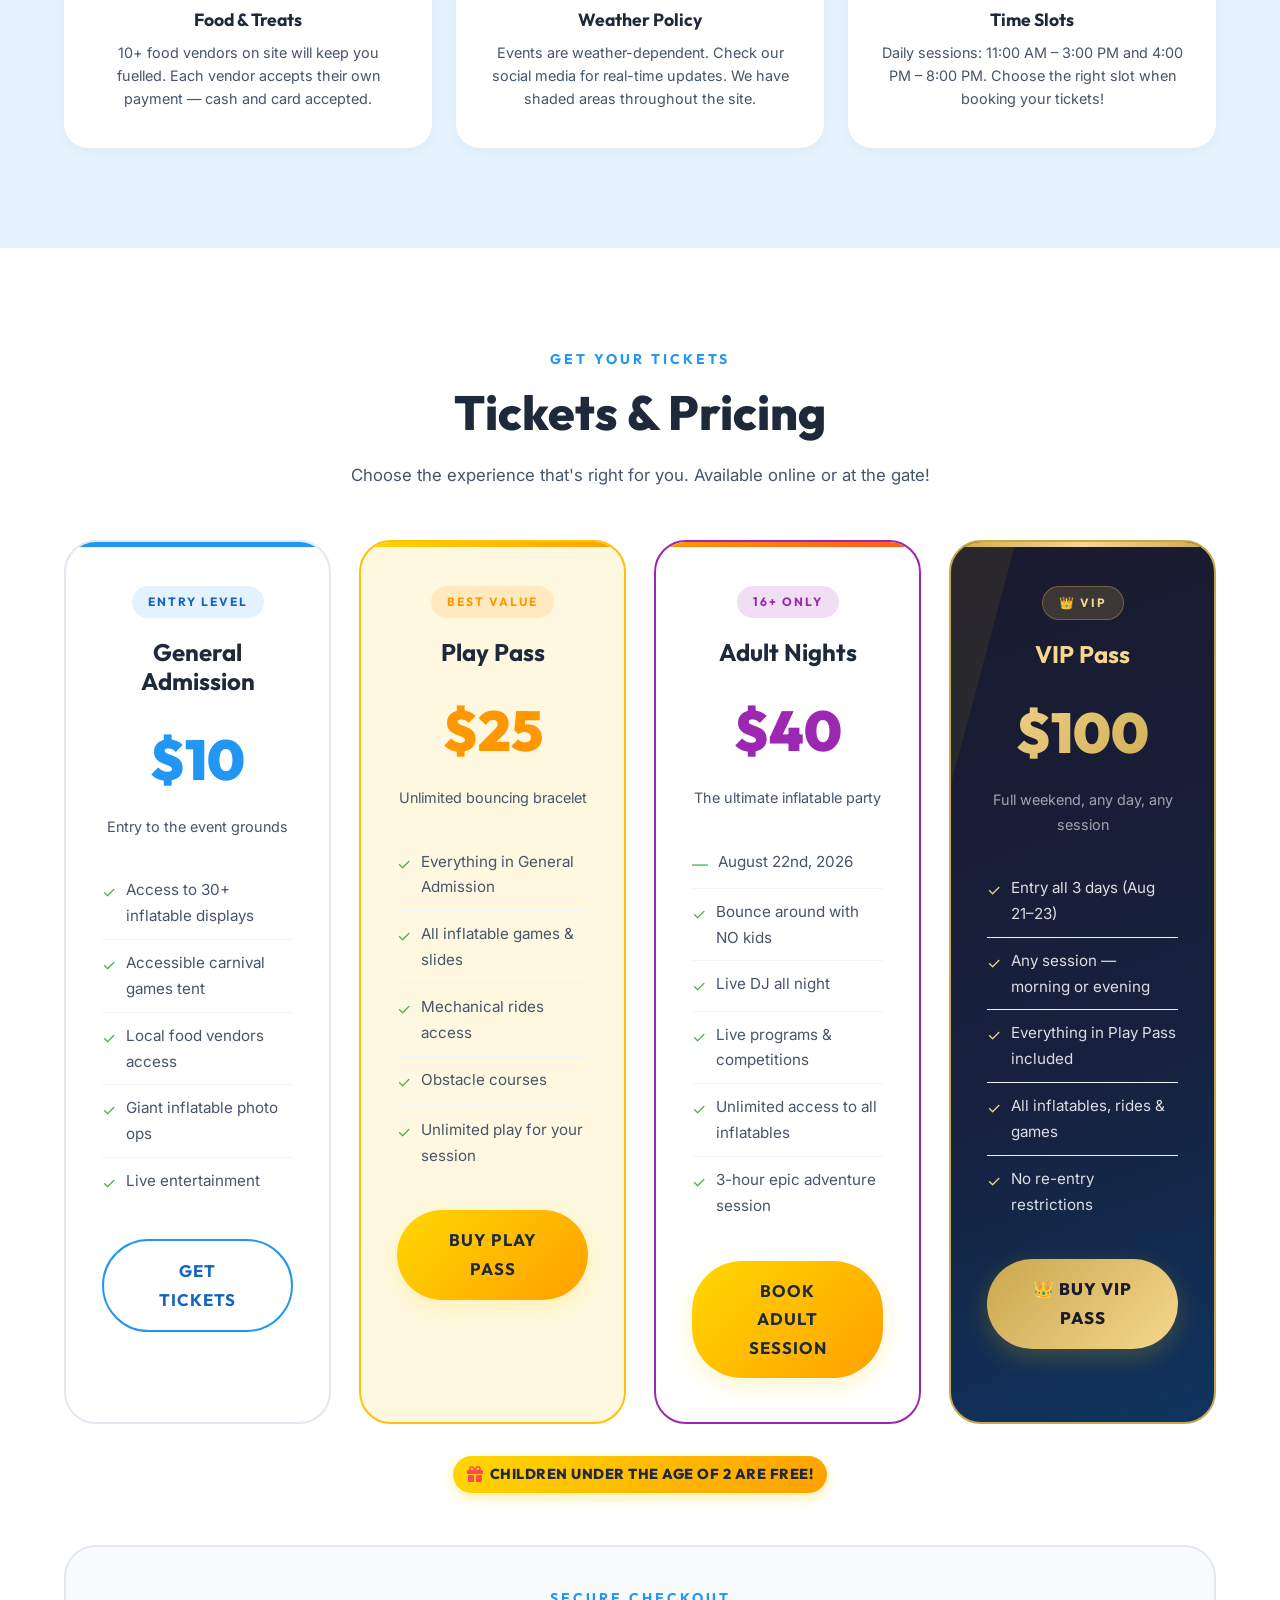
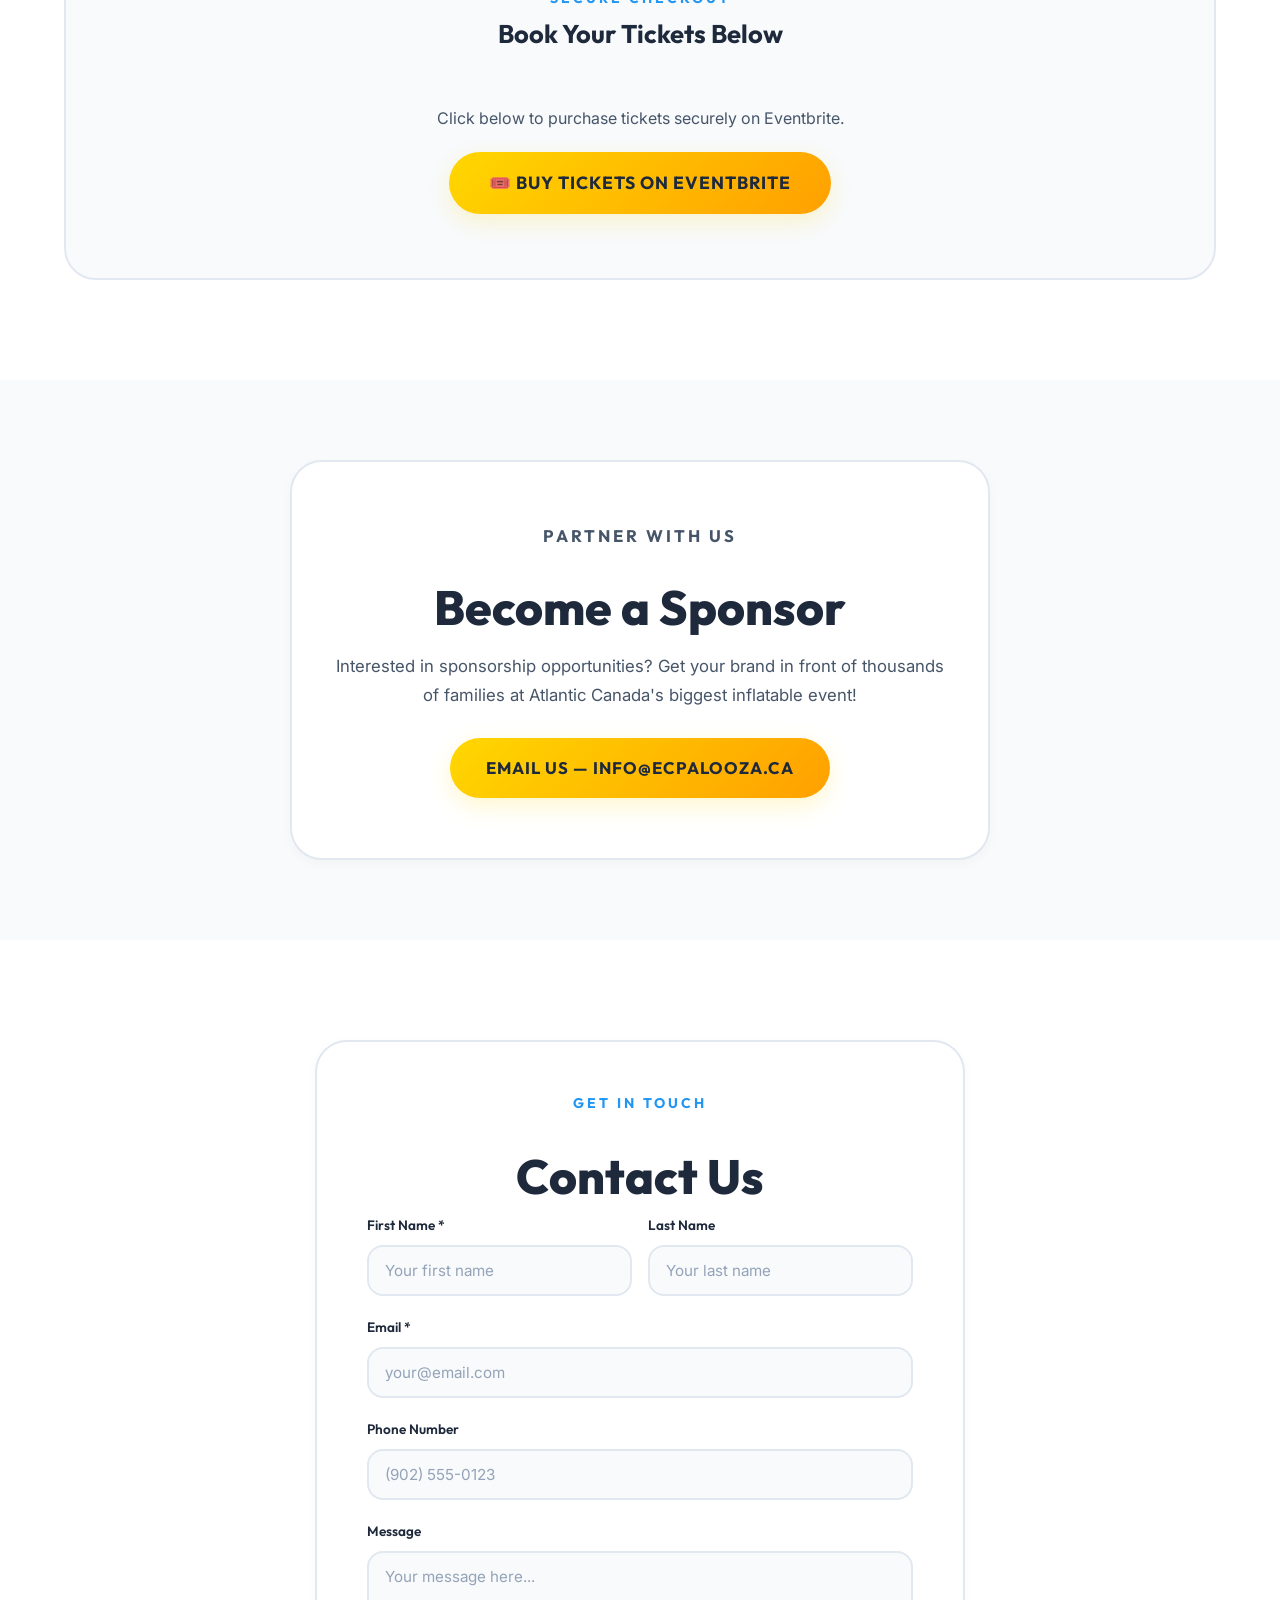
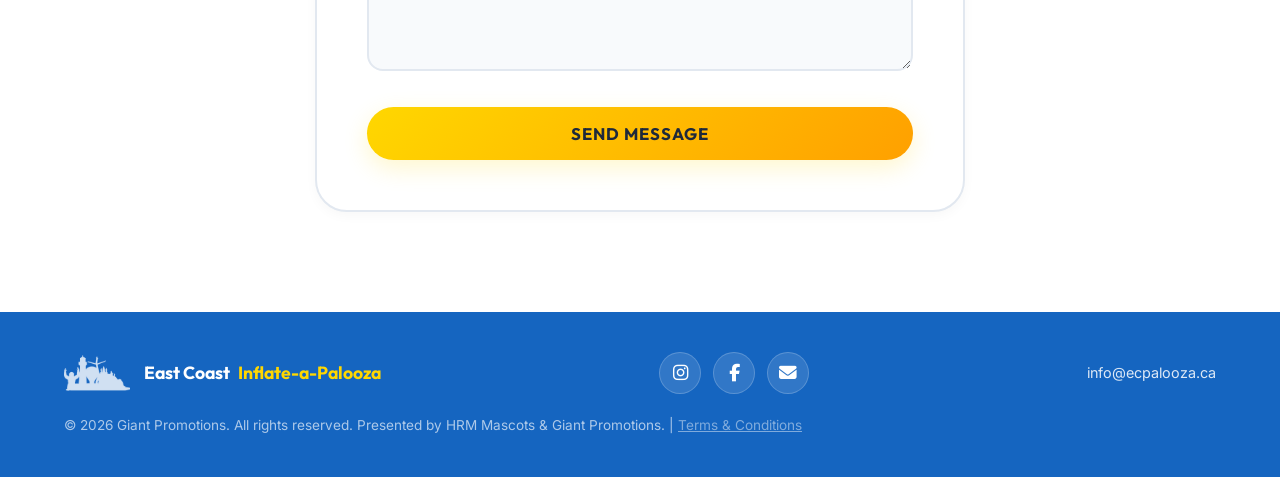
==== commit 4c5d0278: "Video hero background with overlay and confetti; remove tube men" ====
--- a/index.html
+++ b/index.html
@@ -41,15 +41,17 @@
 
   <!-- ===== HERO ===== -->
   <section class="hero" id="hero">
-    <div class="hero-bg">
-      <div class="orb orb-1"></div>
-      <div class="orb orb-2"></div>
-      <div class="orb orb-3"></div>
-    </div>
+    <!-- Background video -->
+    <video class="hero-bg-video"
+      src="https://video.wixstatic.com/video/29fe04_990784436aa748ffa634753ae066ff4d/1080p/mp4/file.mp4"
+      autoplay loop muted playsinline preload="auto"
+      poster="images/hero-bg.jpg"
+      aria-hidden="true">
+    </video>
+    <!-- Dark overlay -->
+    <div class="hero-overlay"></div>
     <div class="confetti-container"></div>
     <!-- Decorative tube men -->
-    <img src="images/tubeman-red.png" alt="" class="hero-tubeman hero-tubeman-left" aria-hidden="true">
-    <img src="images/tubeman-yellow.png" alt="" class="hero-tubeman hero-tubeman-right" aria-hidden="true">
     <div class="hero-content">
       <div class="hero-badge">We're Coming Back!</div>
       <h1>Atlantic Canada's Largest <span class="highlight">Inflatable Extravaganza!</span></h1>
@@ -58,18 +60,6 @@
       <div class="hero-buttons">
         <a href="tickets.html" class="btn btn-primary">Buy Tickets</a>
         <a href="#about" class="btn btn-secondary">Learn More</a>
-      </div>
-      <div class="hero-video animate-on-scroll">
-        <video
-          src="https://video.wixstatic.com/video/29fe04_990784436aa748ffa634753ae066ff4d/1080p/mp4/file.mp4"
-          autoplay
-          loop
-          muted
-          playsinline
-          preload="auto"
-          poster="images/hero-bg.jpg"
-          aria-label="East Coast Inflate-a-Palooza event highlight video">
-        </video>
       </div>
     </div>
     <div class="hero-scroll">
--- a/styles.css
+++ b/styles.css
@@ -348,51 +348,30 @@
   text-align: center;
   position: relative;
   overflow: hidden;
-  background: var(--gradient-hero);
-}
-
-.hero-bg {
+  background: #000;
+}
+
+/* Full-bleed background video */
+.hero-bg-video {
   position: absolute;
   inset: 0;
-  overflow: hidden;
-}
-
-.hero-bg .orb {
+  width: 100%;
+  height: 100%;
+  object-fit: cover;
+  z-index: 0;
+}
+
+/* Dark gradient overlay so text stays readable */
+.hero-overlay {
   position: absolute;
-  border-radius: 50%;
-  filter: blur(80px);
-  opacity: 0.3;
-  animation: orbFloat 8s ease-in-out infinite;
-}
-
-.hero-bg .orb-1 {
-  width: 500px;
-  height: 500px;
-  background: var(--yellow);
-  top: -10%;
-  right: -5%;
-  animation-delay: 0s;
-}
-
-.hero-bg .orb-2 {
-  width: 400px;
-  height: 400px;
-  background: var(--red);
-  bottom: -10%;
-  left: -5%;
-  animation-delay: 3s;
-  opacity: 0.2;
-}
-
-.hero-bg .orb-3 {
-  width: 300px;
-  height: 300px;
-  background: var(--white);
-  top: 50%;
-  left: 50%;
-  transform: translate(-50%, -50%);
-  animation-delay: 5s;
-  opacity: 0.1;
+  inset: 0;
+  background: linear-gradient(
+    to bottom,
+    rgba(0,0,0,0.55) 0%,
+    rgba(0,0,0,0.35) 50%,
+    rgba(0,0,0,0.65) 100%
+  );
+  z-index: 1;
 }
 
 .confetti-container {
@@ -400,6 +379,7 @@
   inset: 0;
   pointer-events: none;
   overflow: hidden;
+  z-index: 2;
 }
 
 .confetti {
@@ -414,14 +394,14 @@
 
 .hero-content {
   position: relative;
-  z-index: 2;
+  z-index: 3;
   padding: 0 24px;
   color: var(--white);
 }
 
 .hero-video {
   margin: 40px auto 0;
-  max-width: 900px;
+  max-width: 640px;
   width: 100%;
   border-radius: 20px;
   overflow: hidden;
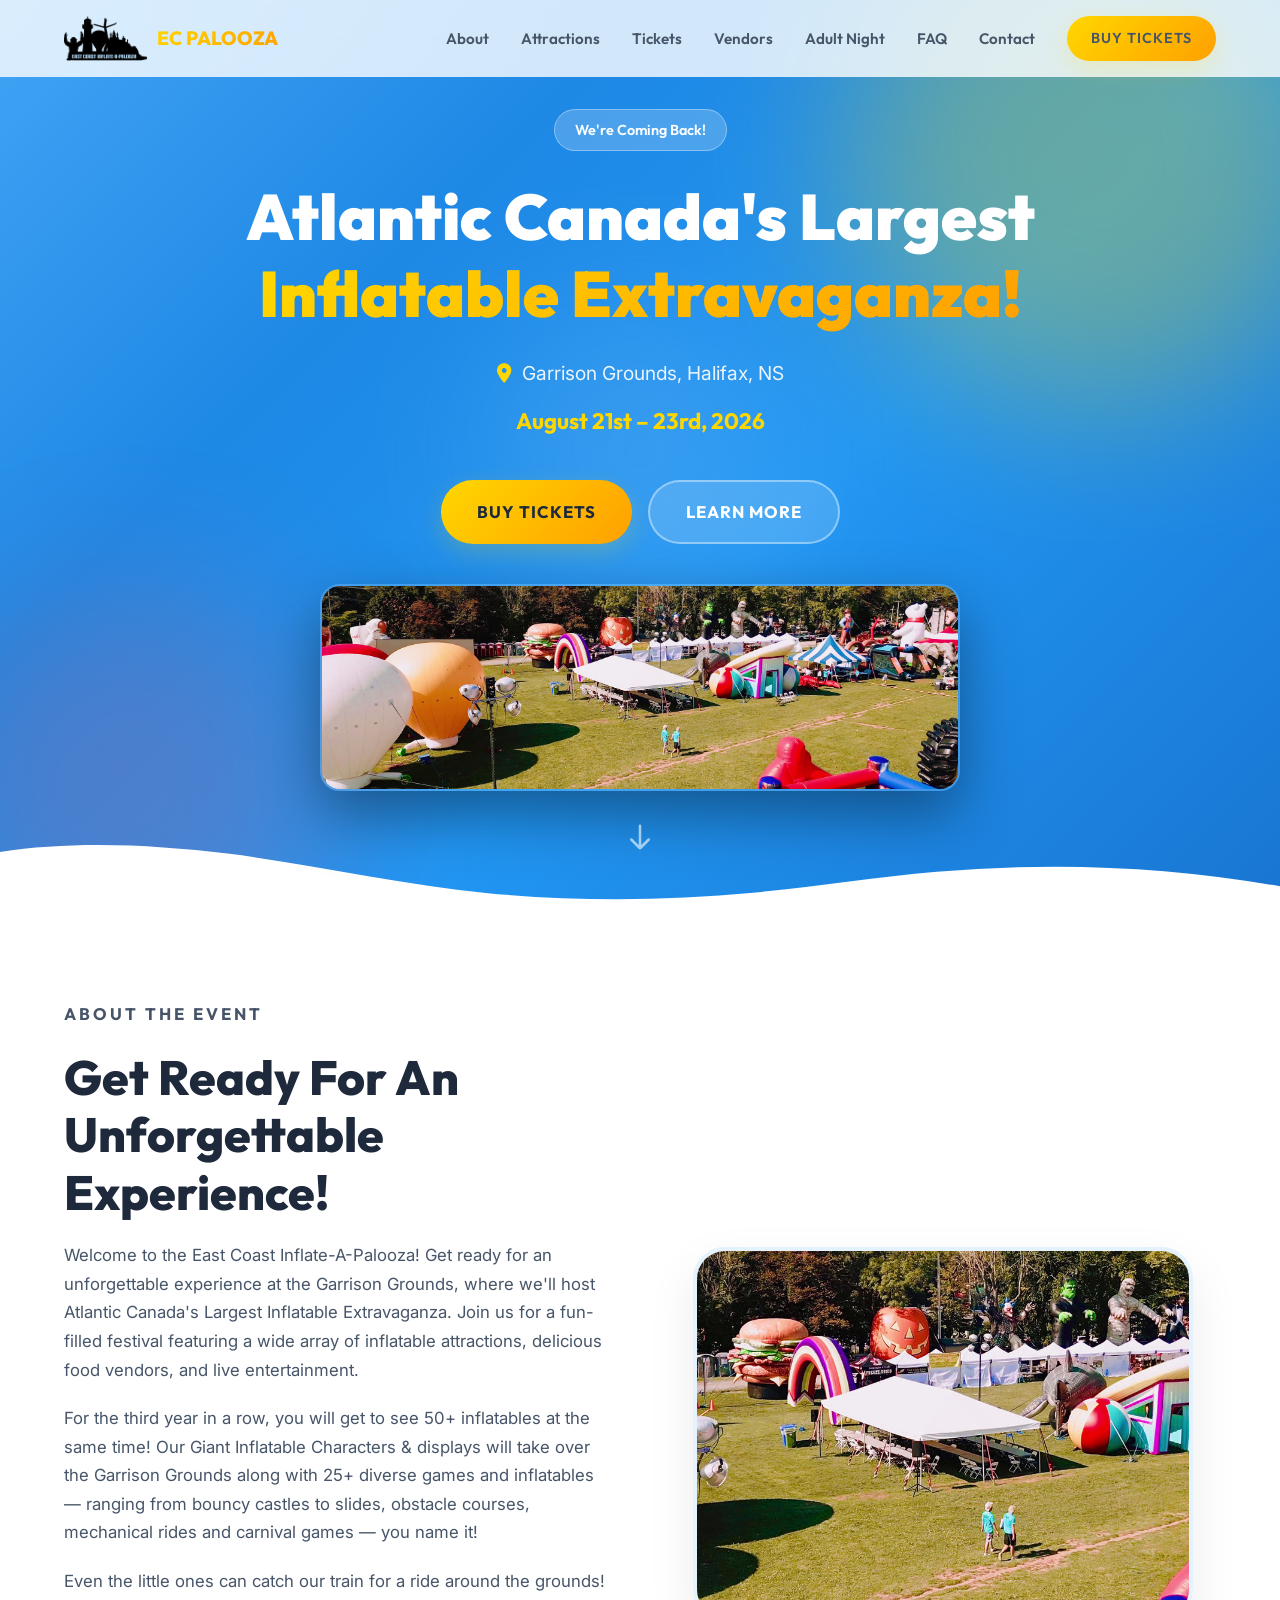
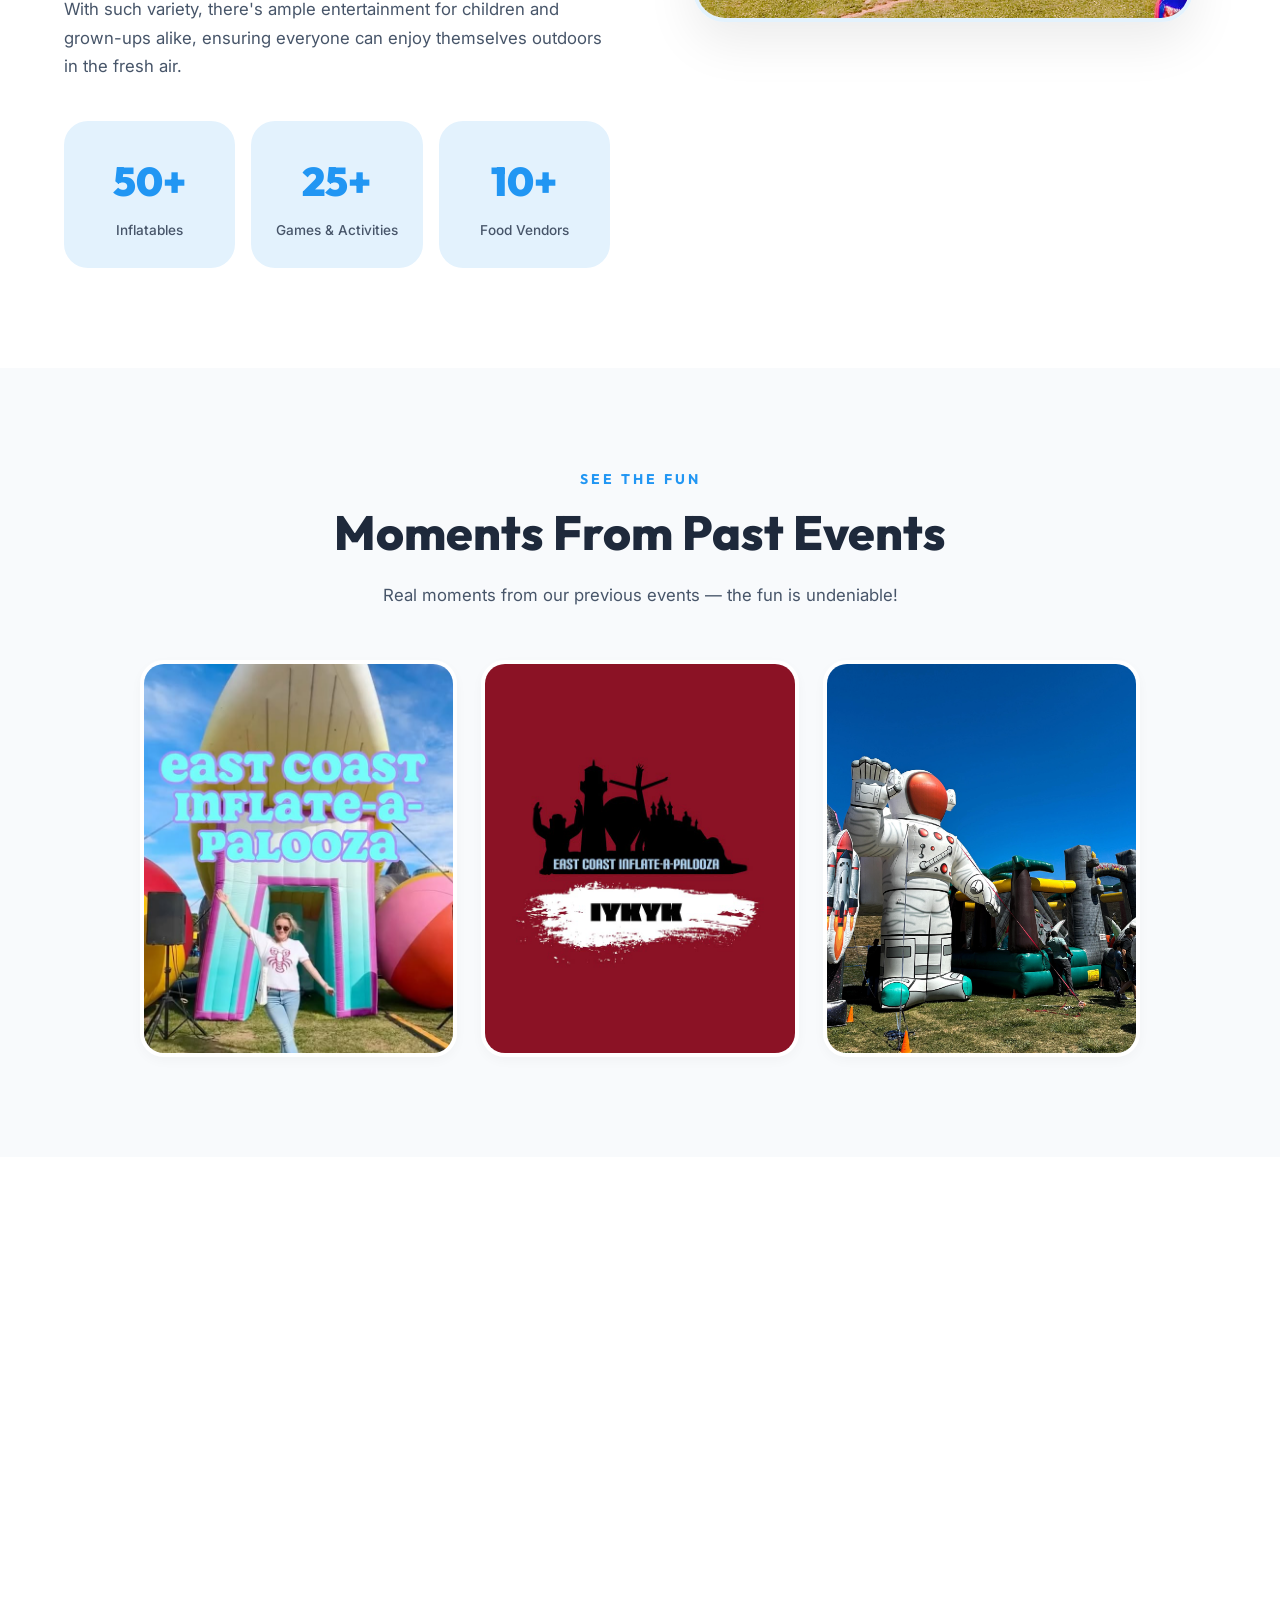
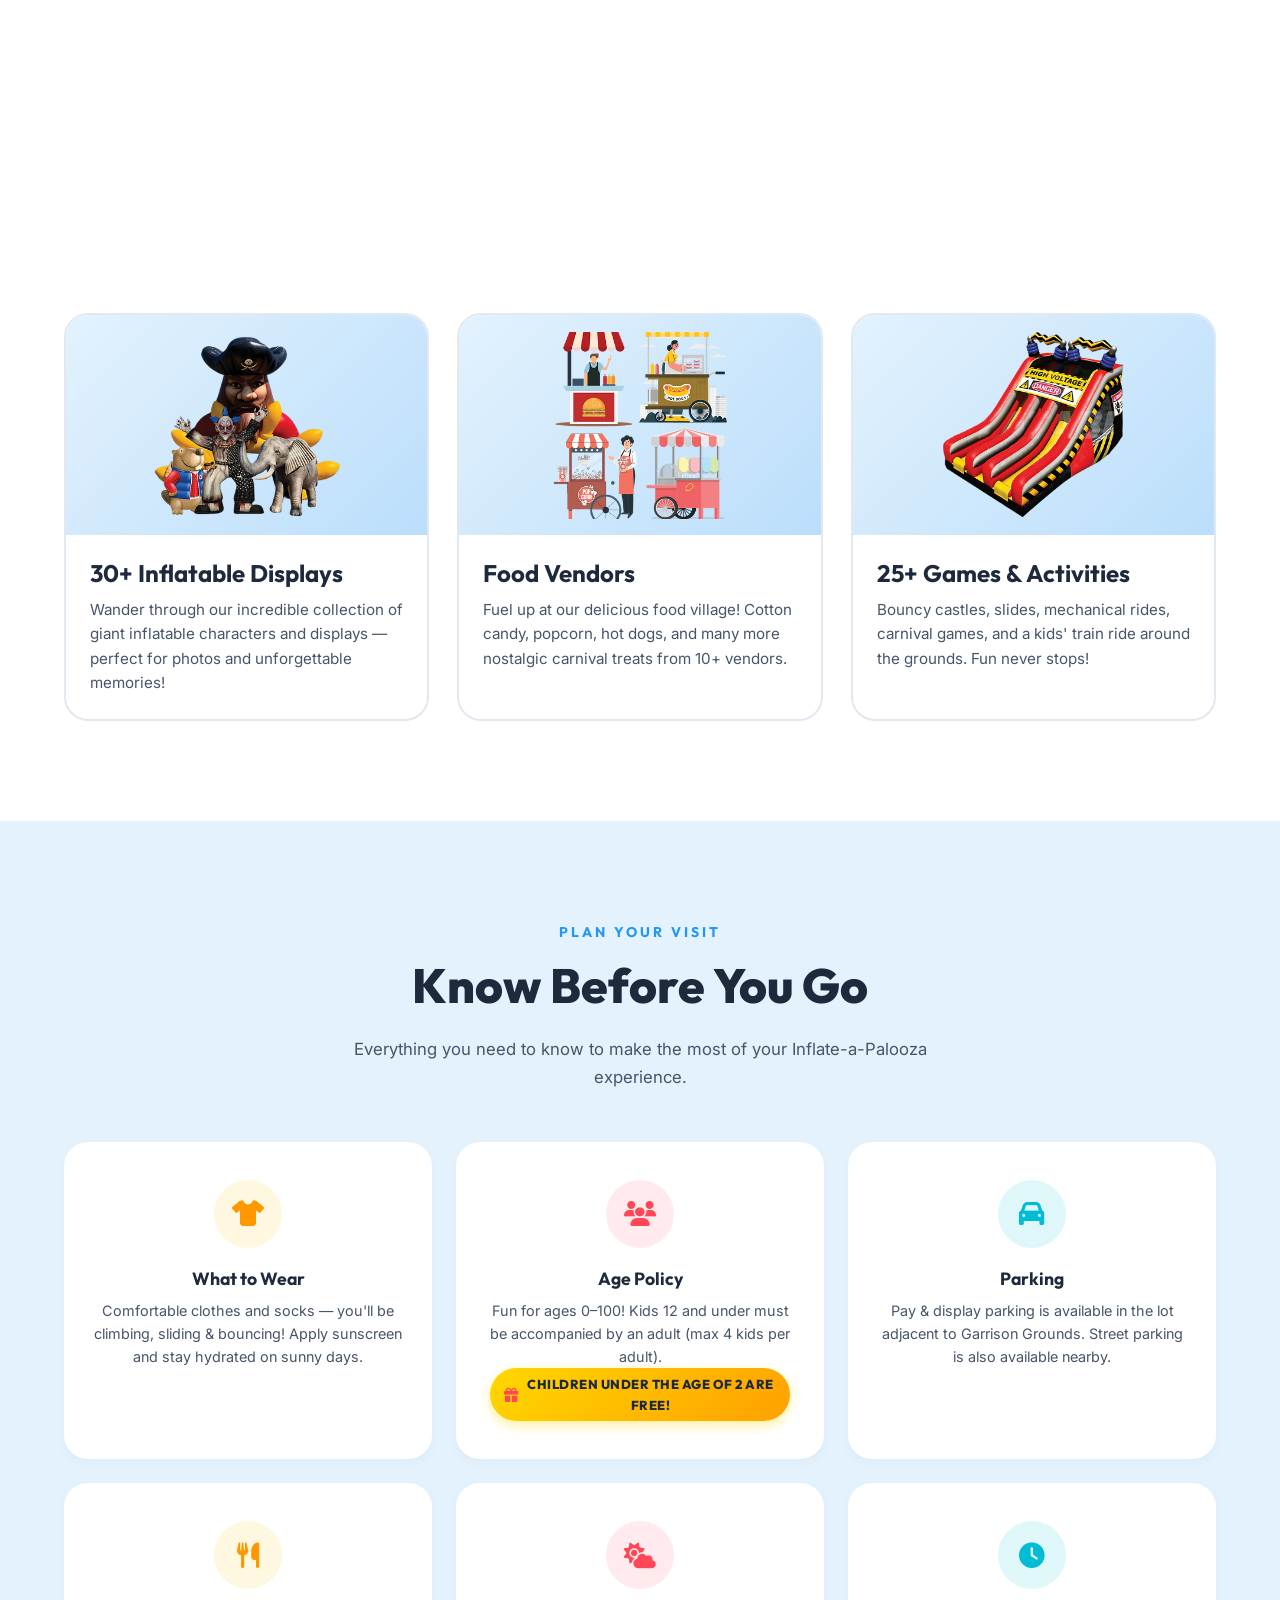
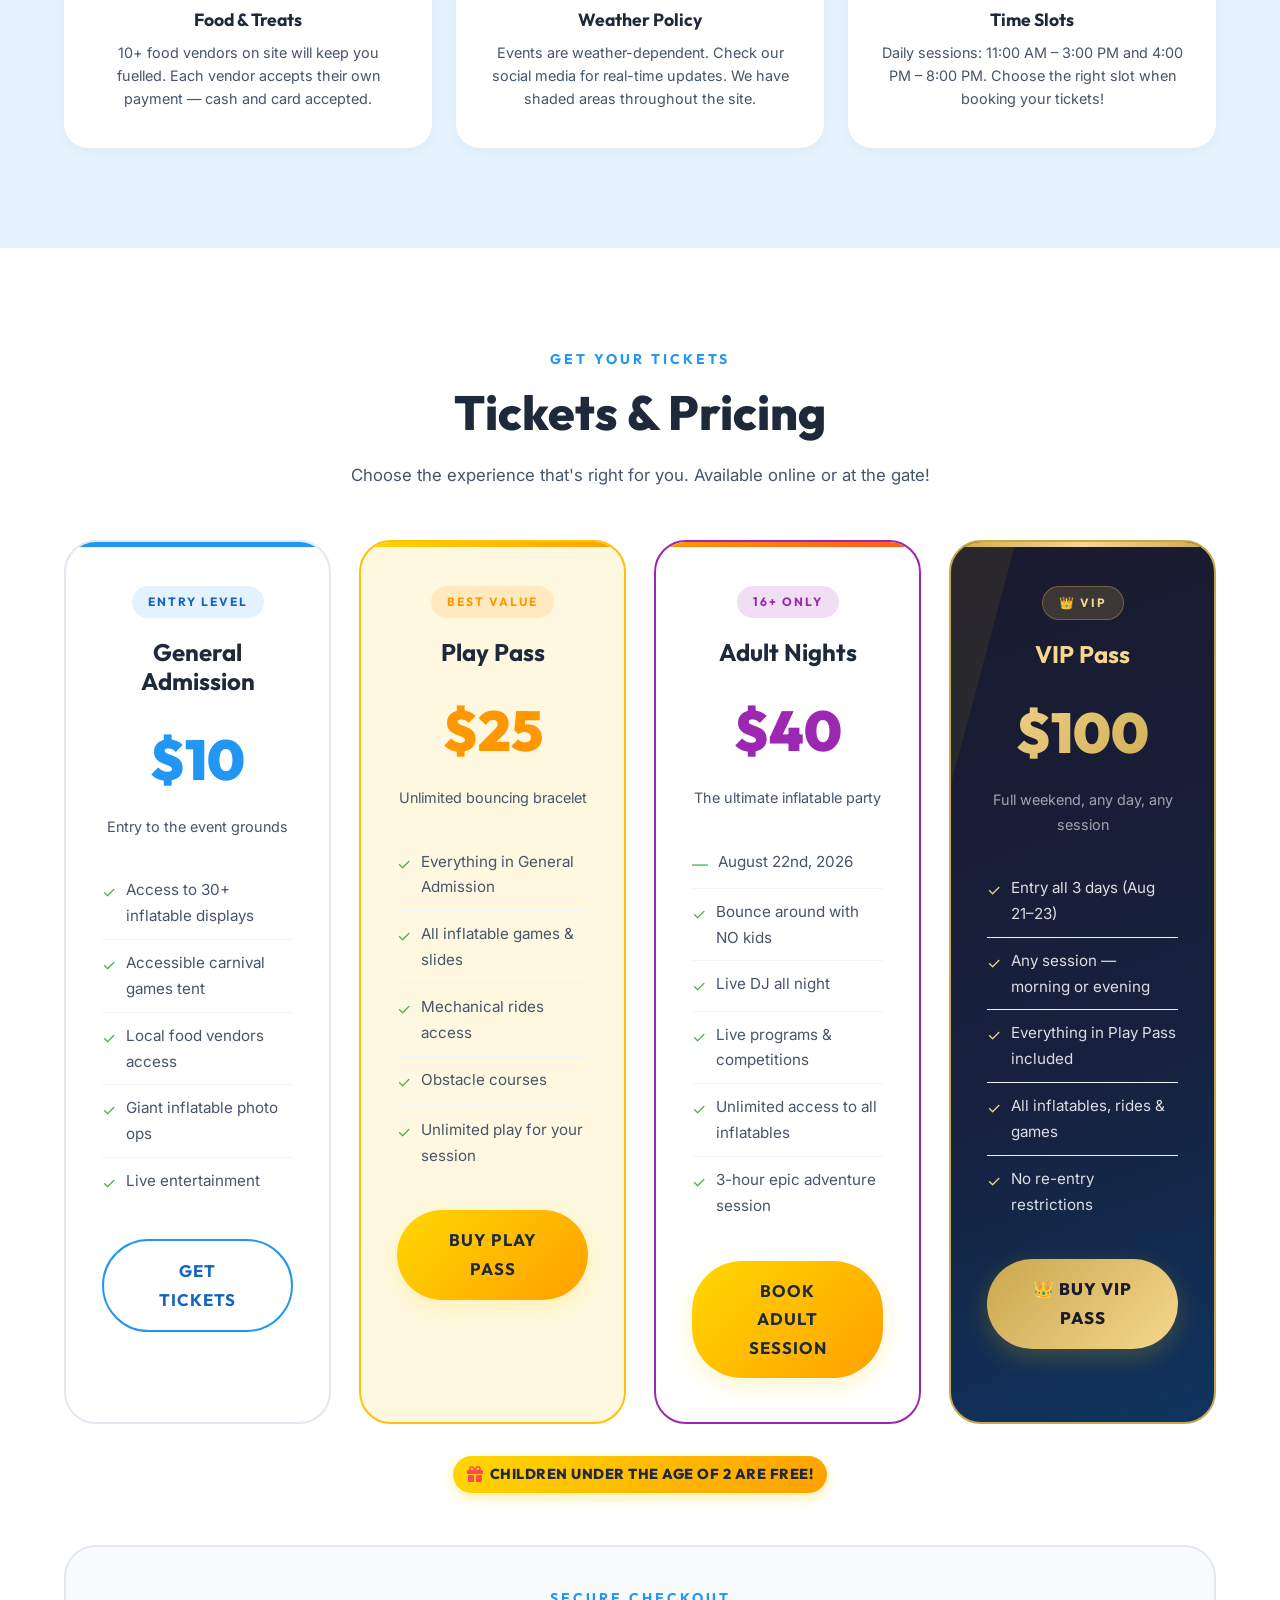
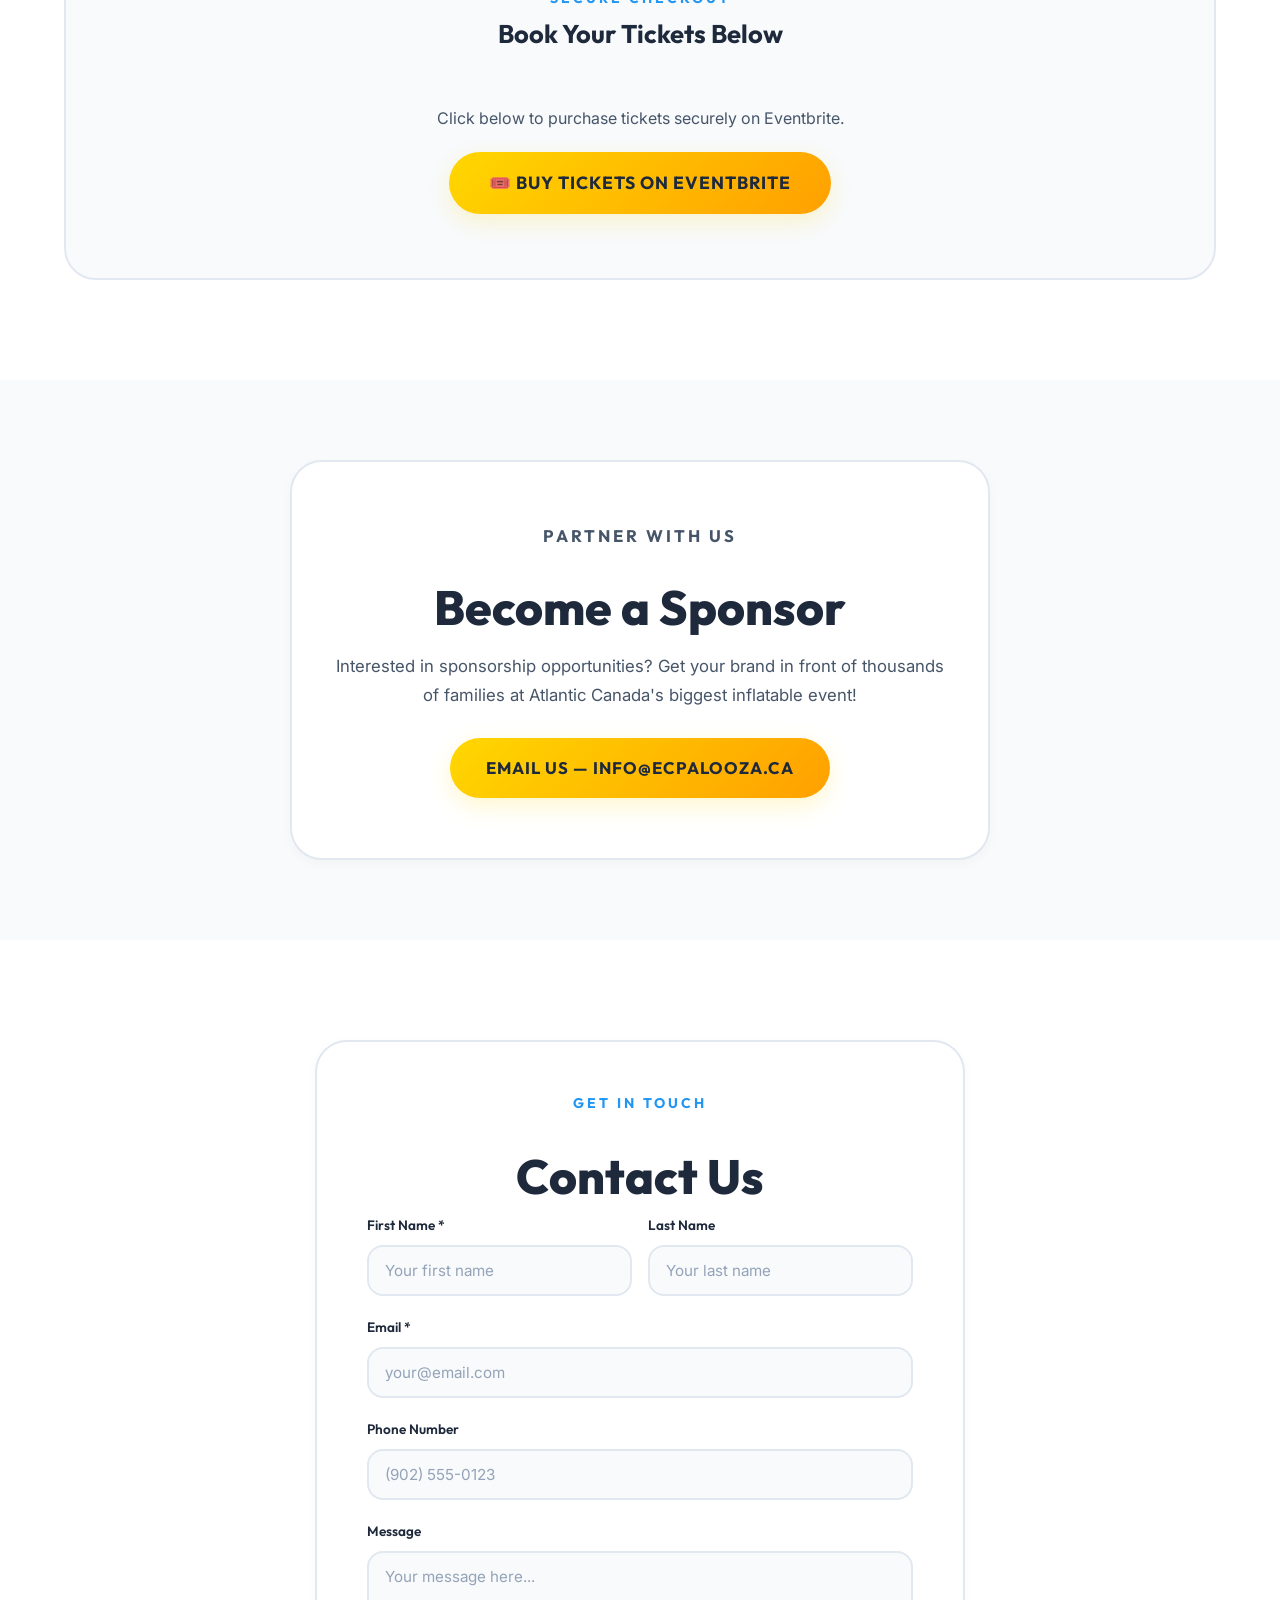
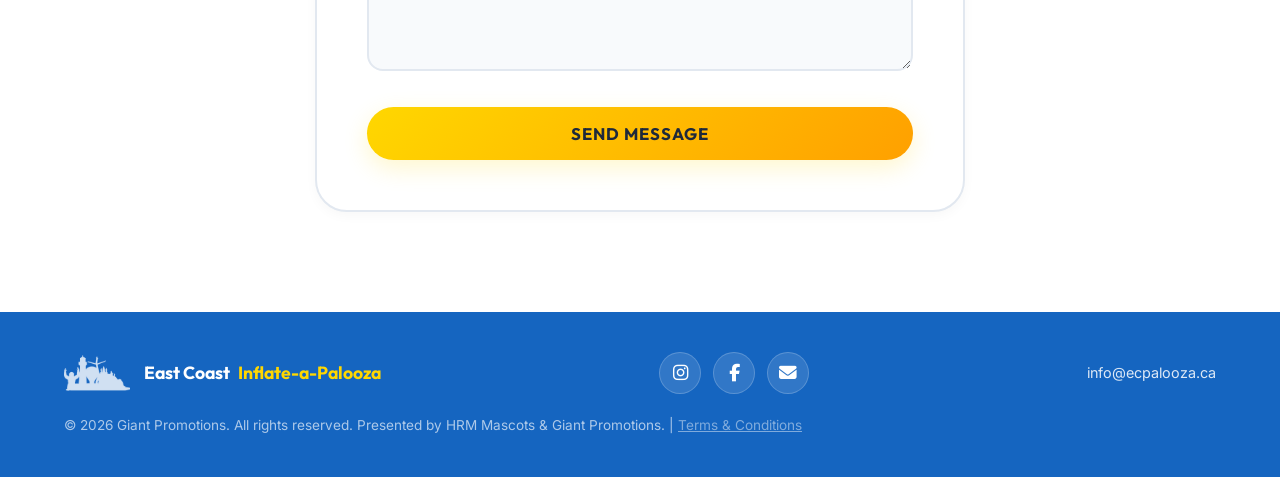
==== commit 3ec82a6d: "Revert hero to blue gradient; remove tube men" ====
--- a/index.html
+++ b/index.html
@@ -41,15 +41,11 @@
 
   <!-- ===== HERO ===== -->
   <section class="hero" id="hero">
-    <!-- Background video -->
-    <video class="hero-bg-video"
-      src="https://video.wixstatic.com/video/29fe04_990784436aa748ffa634753ae066ff4d/1080p/mp4/file.mp4"
-      autoplay loop muted playsinline preload="auto"
-      poster="images/hero-bg.jpg"
-      aria-hidden="true">
-    </video>
-    <!-- Dark overlay -->
-    <div class="hero-overlay"></div>
+    <div class="hero-bg">
+      <div class="orb orb-1"></div>
+      <div class="orb orb-2"></div>
+      <div class="orb orb-3"></div>
+    </div>
     <div class="confetti-container"></div>
     <!-- Decorative tube men -->
     <div class="hero-content">
@@ -60,6 +56,18 @@
       <div class="hero-buttons">
         <a href="tickets.html" class="btn btn-primary">Buy Tickets</a>
         <a href="#about" class="btn btn-secondary">Learn More</a>
+      </div>
+      <div class="hero-video animate-on-scroll">
+        <video
+          src="https://video.wixstatic.com/video/29fe04_990784436aa748ffa634753ae066ff4d/1080p/mp4/file.mp4"
+          autoplay
+          loop
+          muted
+          playsinline
+          preload="auto"
+          poster="images/hero-bg.jpg"
+          aria-label="East Coast Inflate-a-Palooza event highlight video">
+        </video>
       </div>
     </div>
     <div class="hero-scroll">
--- a/styles.css
+++ b/styles.css
@@ -348,30 +348,51 @@
   text-align: center;
   position: relative;
   overflow: hidden;
-  background: #000;
-}
-
-/* Full-bleed background video */
-.hero-bg-video {
+  background: var(--gradient-hero);
+}
+
+.hero-bg {
   position: absolute;
   inset: 0;
-  width: 100%;
-  height: 100%;
-  object-fit: cover;
-  z-index: 0;
-}
-
-/* Dark gradient overlay so text stays readable */
-.hero-overlay {
+  overflow: hidden;
+}
+
+.hero-bg .orb {
   position: absolute;
-  inset: 0;
-  background: linear-gradient(
-    to bottom,
-    rgba(0,0,0,0.55) 0%,
-    rgba(0,0,0,0.35) 50%,
-    rgba(0,0,0,0.65) 100%
-  );
-  z-index: 1;
+  border-radius: 50%;
+  filter: blur(80px);
+  opacity: 0.3;
+  animation: orbFloat 8s ease-in-out infinite;
+}
+
+.hero-bg .orb-1 {
+  width: 500px;
+  height: 500px;
+  background: var(--yellow);
+  top: -10%;
+  right: -5%;
+  animation-delay: 0s;
+}
+
+.hero-bg .orb-2 {
+  width: 400px;
+  height: 400px;
+  background: var(--red);
+  bottom: -10%;
+  left: -5%;
+  animation-delay: 3s;
+  opacity: 0.2;
+}
+
+.hero-bg .orb-3 {
+  width: 300px;
+  height: 300px;
+  background: var(--white);
+  top: 50%;
+  left: 50%;
+  transform: translate(-50%, -50%);
+  animation-delay: 5s;
+  opacity: 0.1;
 }
 
 .confetti-container {
@@ -379,7 +400,6 @@
   inset: 0;
   pointer-events: none;
   overflow: hidden;
-  z-index: 2;
 }
 
 .confetti {
@@ -394,7 +414,7 @@
 
 .hero-content {
   position: relative;
-  z-index: 3;
+  z-index: 2;
   padding: 0 24px;
   color: var(--white);
 }
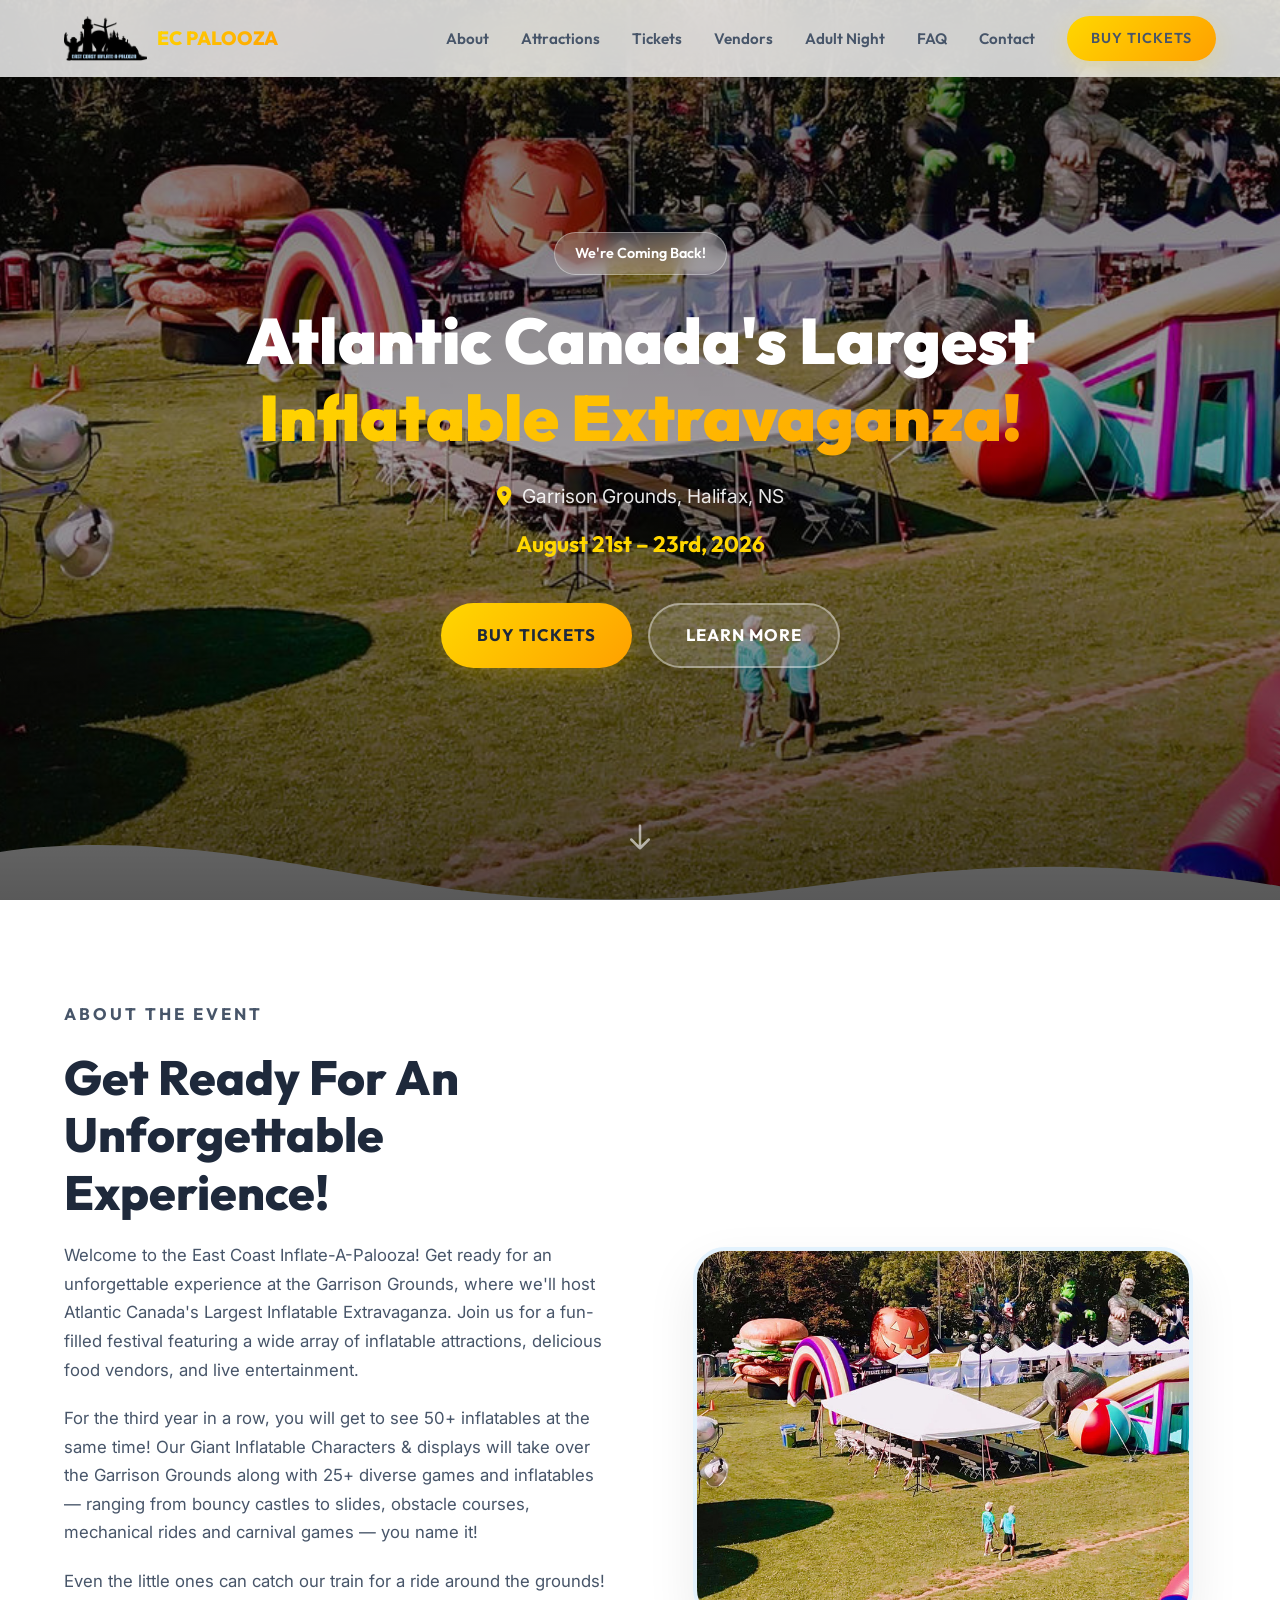
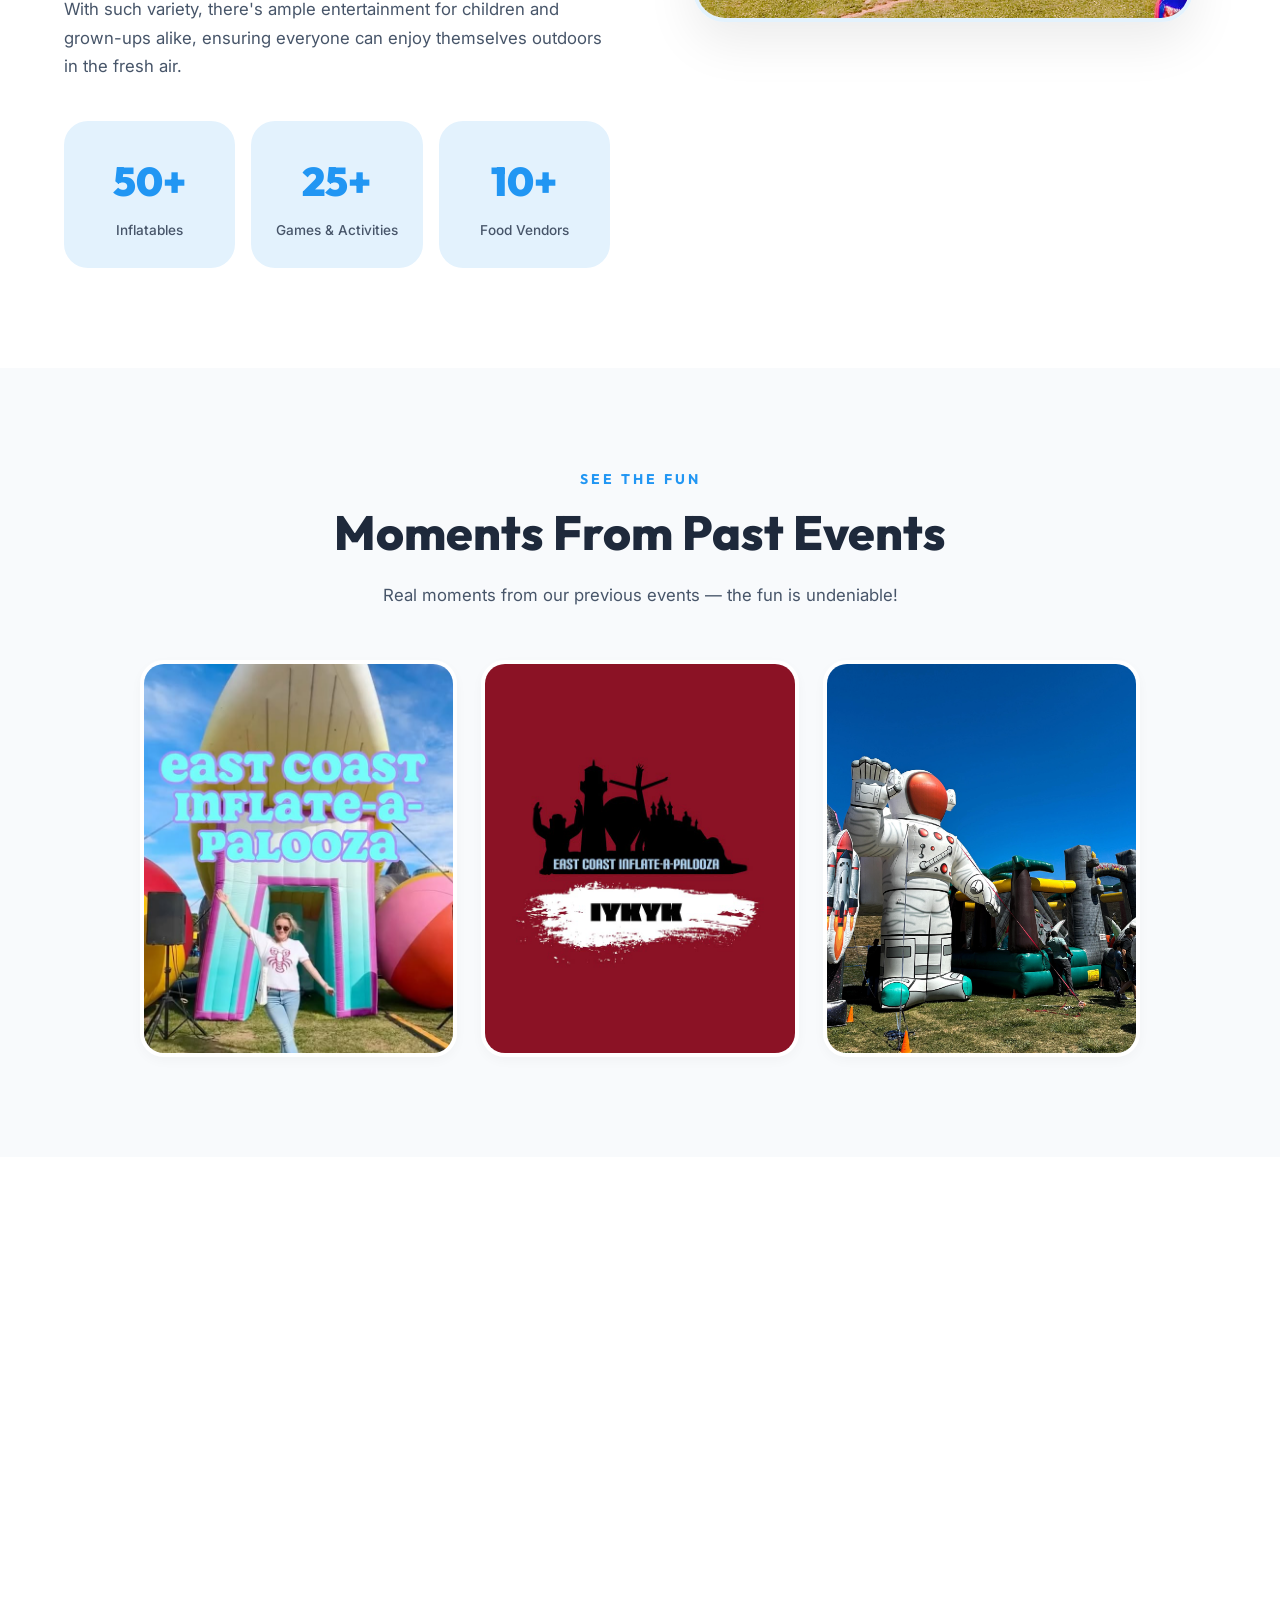
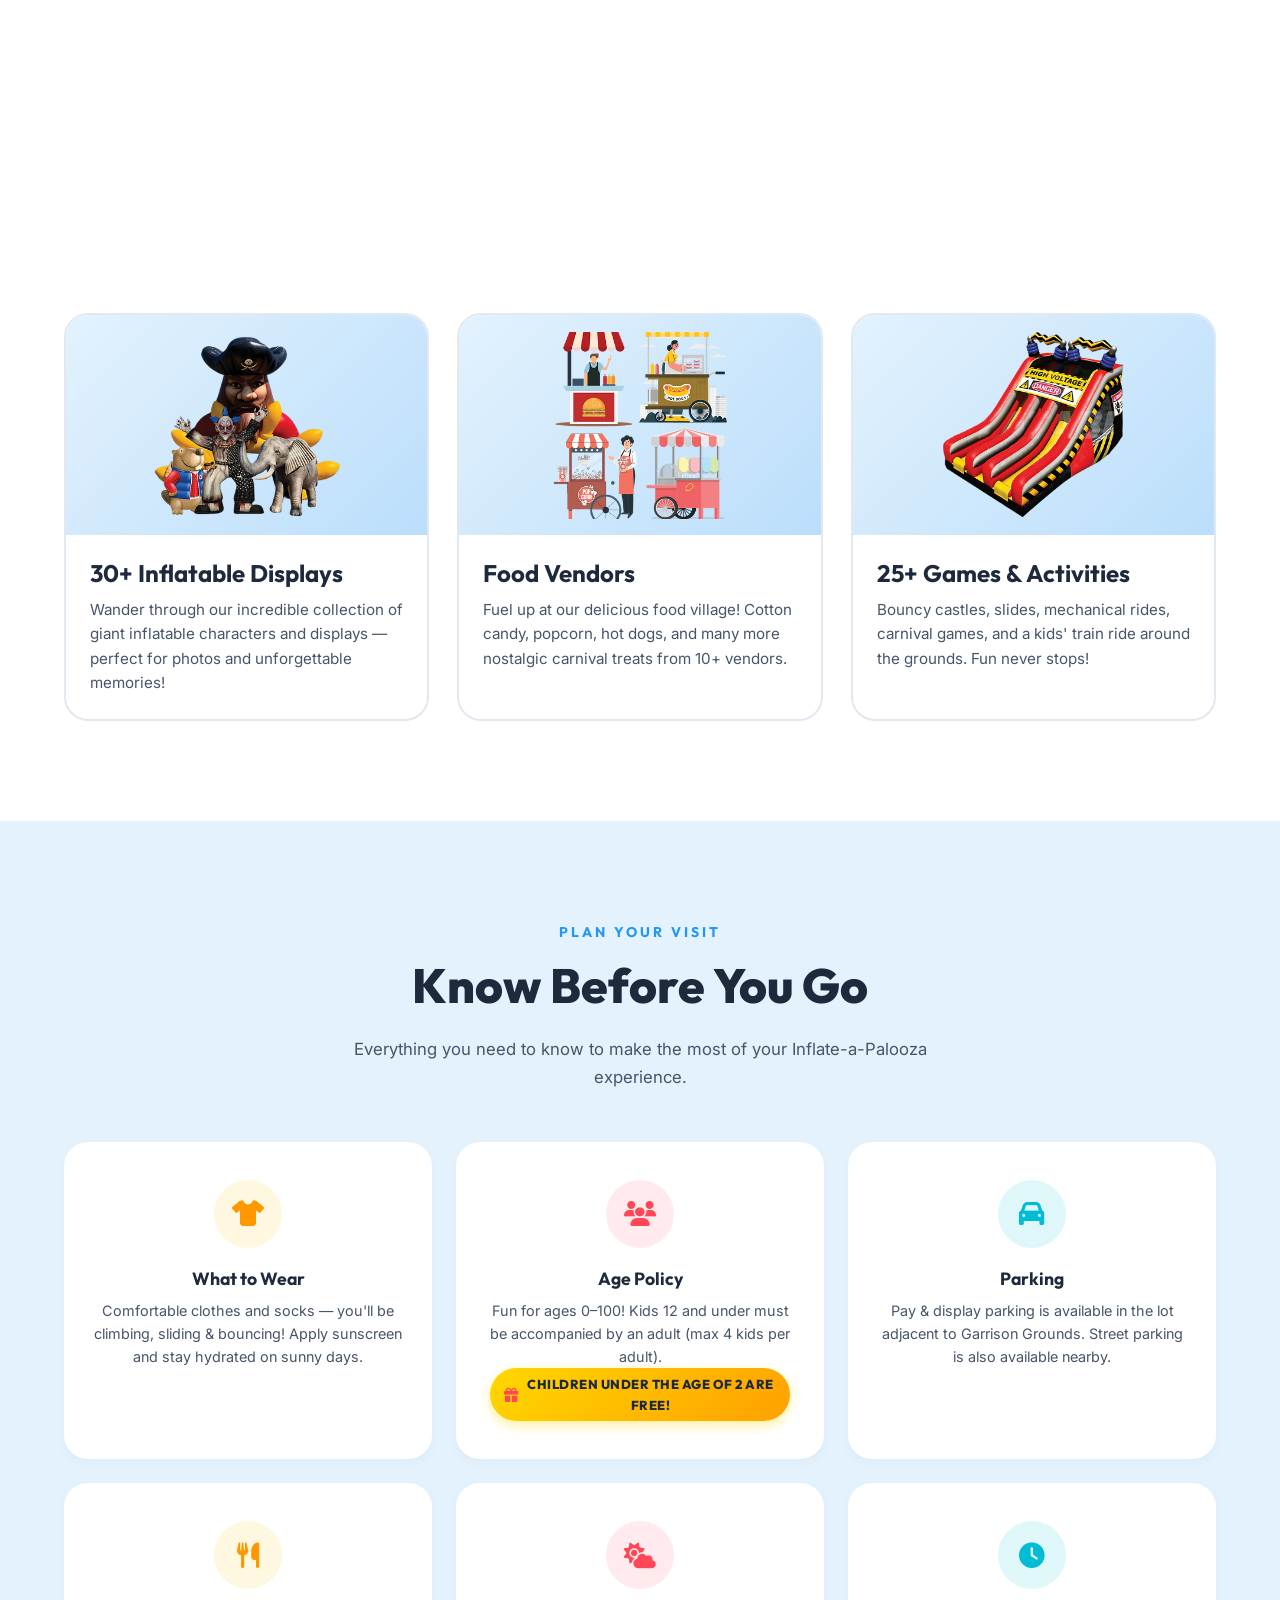
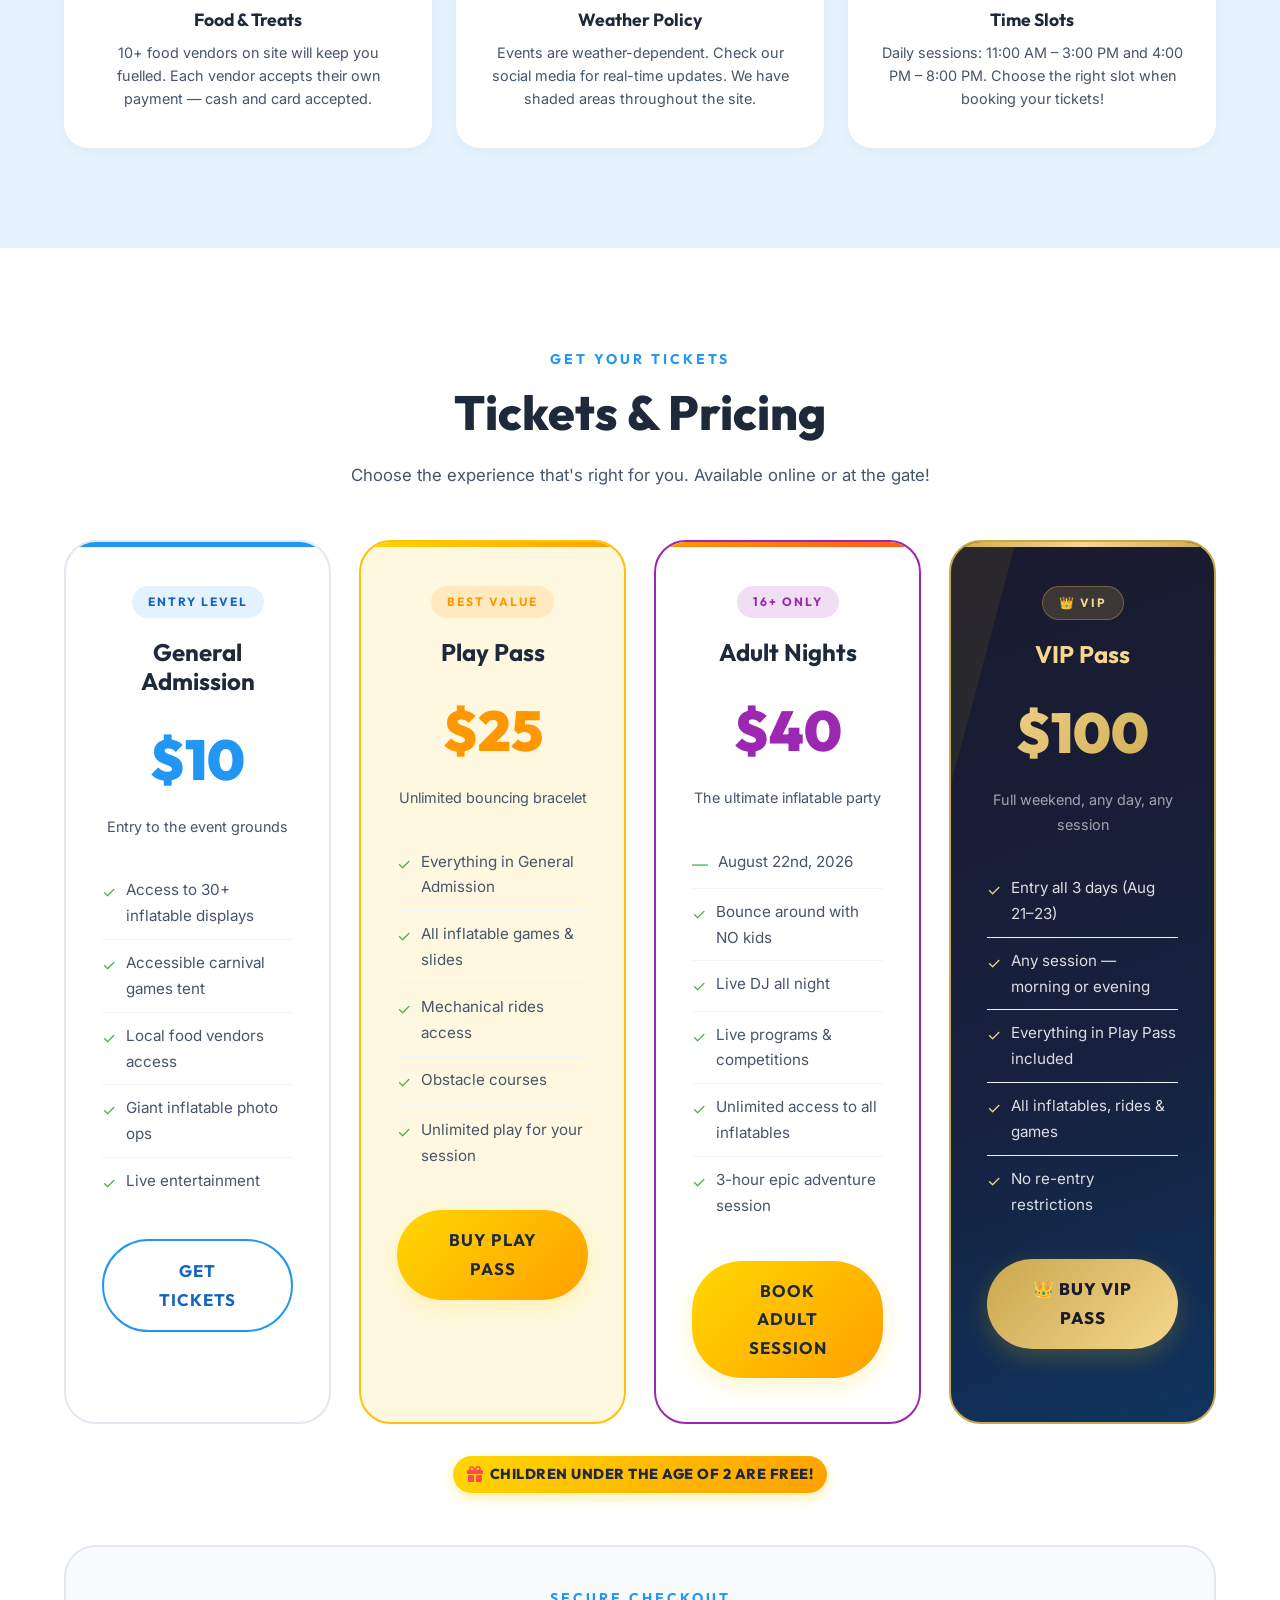
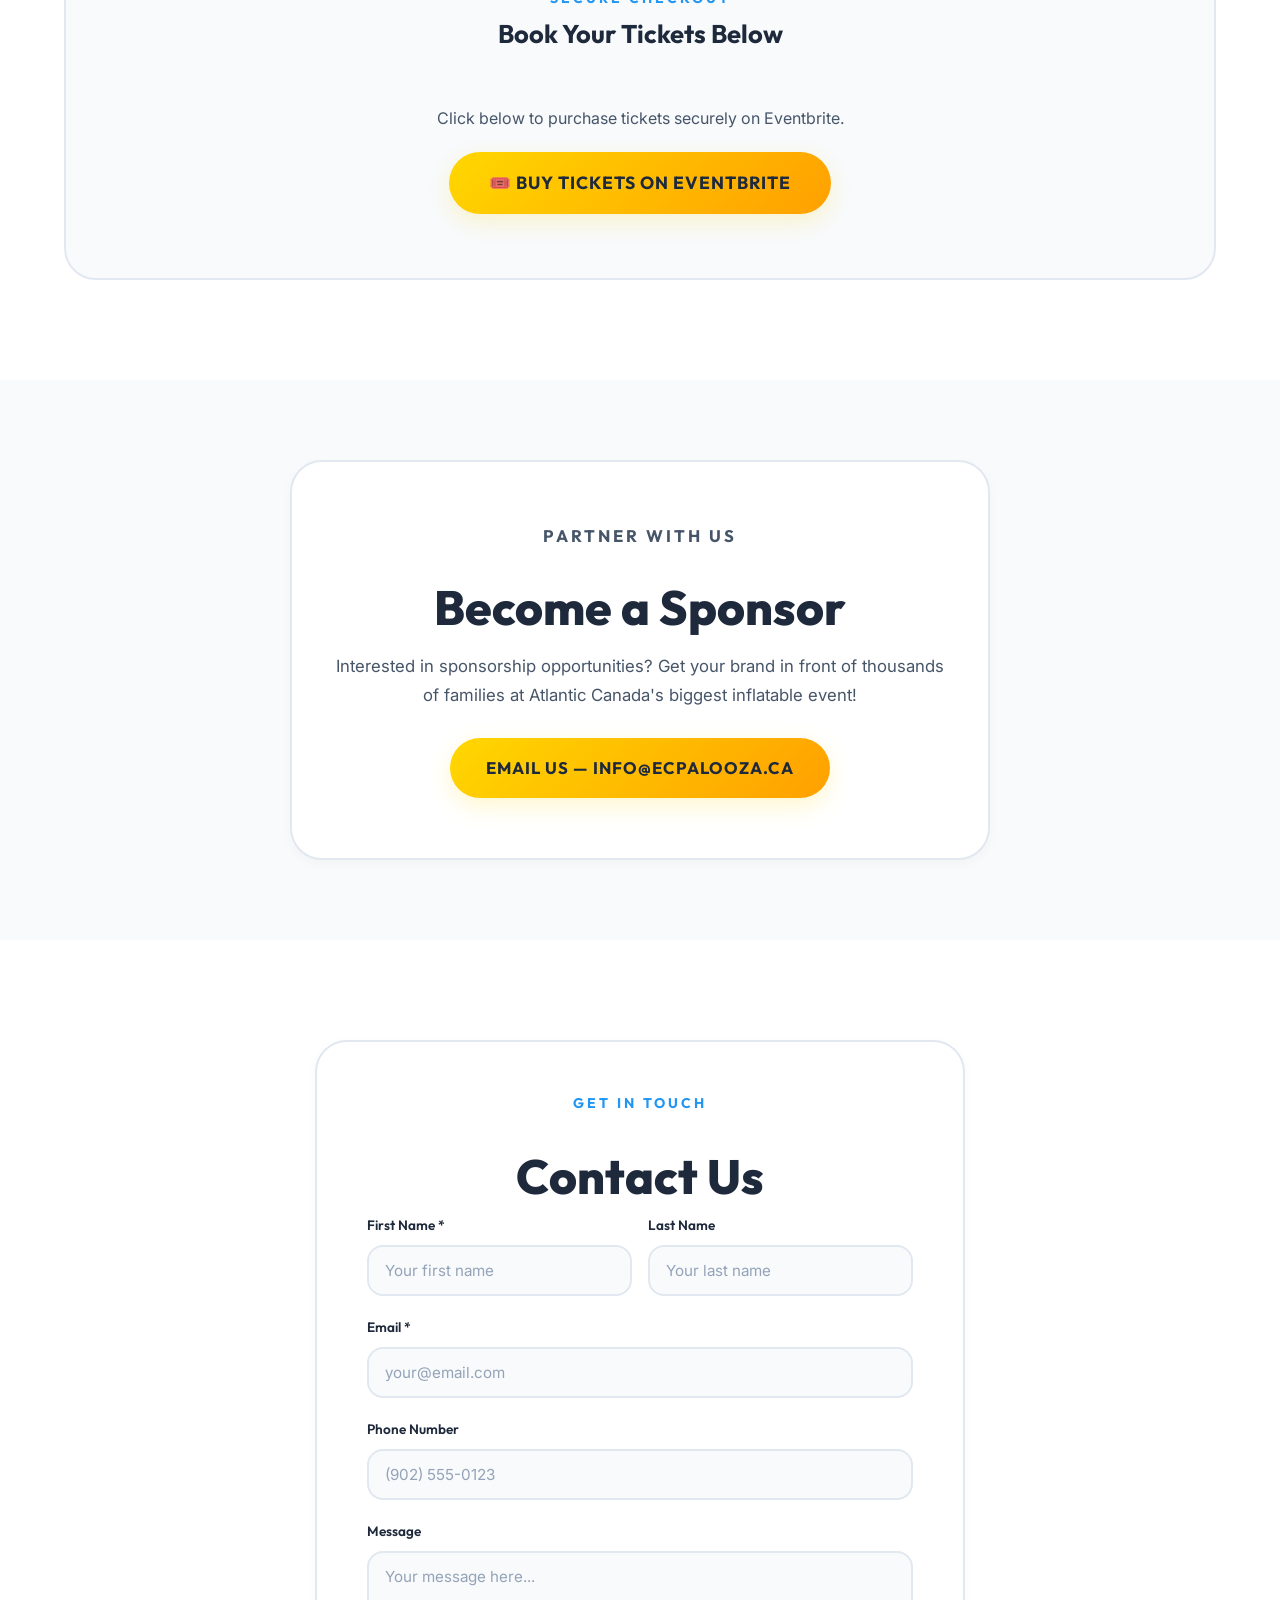
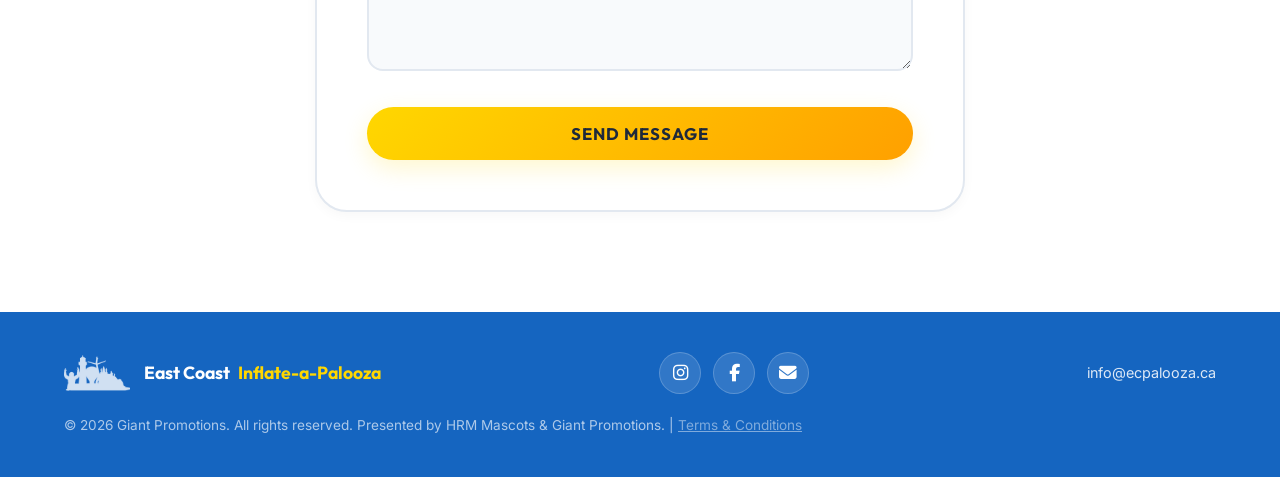
==== commit 4cdf3474: "Restore video hero background with overlay and confetti" ====
--- a/index.html
+++ b/index.html
@@ -41,11 +41,15 @@
 
   <!-- ===== HERO ===== -->
   <section class="hero" id="hero">
-    <div class="hero-bg">
-      <div class="orb orb-1"></div>
-      <div class="orb orb-2"></div>
-      <div class="orb orb-3"></div>
-    </div>
+    <!-- Background video -->
+    <video class="hero-bg-video"
+      src="https://video.wixstatic.com/video/29fe04_990784436aa748ffa634753ae066ff4d/1080p/mp4/file.mp4"
+      autoplay loop muted playsinline preload="auto"
+      poster="images/hero-bg.jpg"
+      aria-hidden="true">
+    </video>
+    <!-- Dark overlay -->
+    <div class="hero-overlay"></div>
     <div class="confetti-container"></div>
     <!-- Decorative tube men -->
     <div class="hero-content">
@@ -56,18 +60,6 @@
       <div class="hero-buttons">
         <a href="tickets.html" class="btn btn-primary">Buy Tickets</a>
         <a href="#about" class="btn btn-secondary">Learn More</a>
-      </div>
-      <div class="hero-video animate-on-scroll">
-        <video
-          src="https://video.wixstatic.com/video/29fe04_990784436aa748ffa634753ae066ff4d/1080p/mp4/file.mp4"
-          autoplay
-          loop
-          muted
-          playsinline
-          preload="auto"
-          poster="images/hero-bg.jpg"
-          aria-label="East Coast Inflate-a-Palooza event highlight video">
-        </video>
       </div>
     </div>
     <div class="hero-scroll">
--- a/styles.css
+++ b/styles.css
@@ -348,51 +348,30 @@
   text-align: center;
   position: relative;
   overflow: hidden;
-  background: var(--gradient-hero);
-}
-
-.hero-bg {
+  background: #000;
+}
+
+/* Full-bleed background video */
+.hero-bg-video {
   position: absolute;
   inset: 0;
-  overflow: hidden;
-}
-
-.hero-bg .orb {
+  width: 100%;
+  height: 100%;
+  object-fit: cover;
+  z-index: 0;
+}
+
+/* Dark gradient overlay so text stays readable */
+.hero-overlay {
   position: absolute;
-  border-radius: 50%;
-  filter: blur(80px);
-  opacity: 0.3;
-  animation: orbFloat 8s ease-in-out infinite;
-}
-
-.hero-bg .orb-1 {
-  width: 500px;
-  height: 500px;
-  background: var(--yellow);
-  top: -10%;
-  right: -5%;
-  animation-delay: 0s;
-}
-
-.hero-bg .orb-2 {
-  width: 400px;
-  height: 400px;
-  background: var(--red);
-  bottom: -10%;
-  left: -5%;
-  animation-delay: 3s;
-  opacity: 0.2;
-}
-
-.hero-bg .orb-3 {
-  width: 300px;
-  height: 300px;
-  background: var(--white);
-  top: 50%;
-  left: 50%;
-  transform: translate(-50%, -50%);
-  animation-delay: 5s;
-  opacity: 0.1;
+  inset: 0;
+  background: linear-gradient(
+    to bottom,
+    rgba(0,0,0,0.55) 0%,
+    rgba(0,0,0,0.35) 50%,
+    rgba(0,0,0,0.65) 100%
+  );
+  z-index: 1;
 }
 
 .confetti-container {
@@ -400,6 +379,7 @@
   inset: 0;
   pointer-events: none;
   overflow: hidden;
+  z-index: 2;
 }
 
 .confetti {
@@ -414,7 +394,7 @@
 
 .hero-content {
   position: relative;
-  z-index: 2;
+  z-index: 3;
   padding: 0 24px;
   color: var(--white);
 }
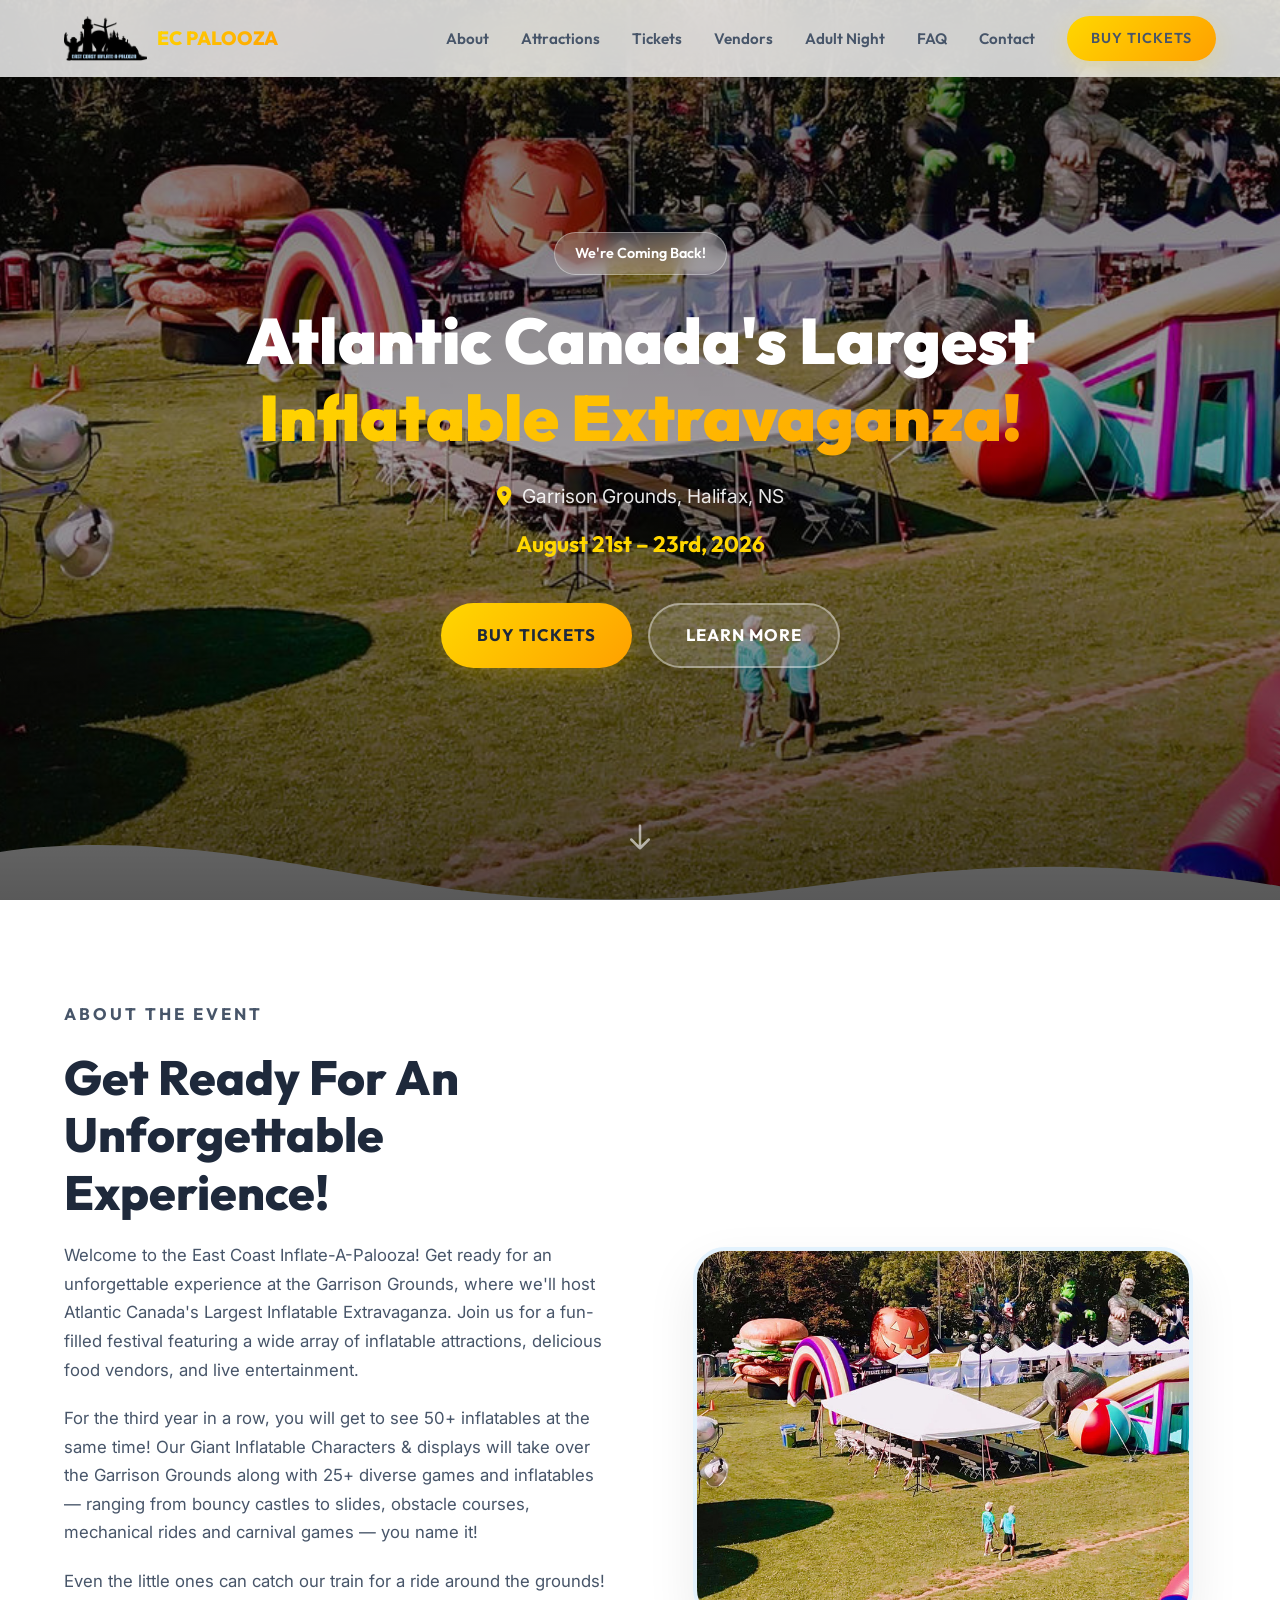
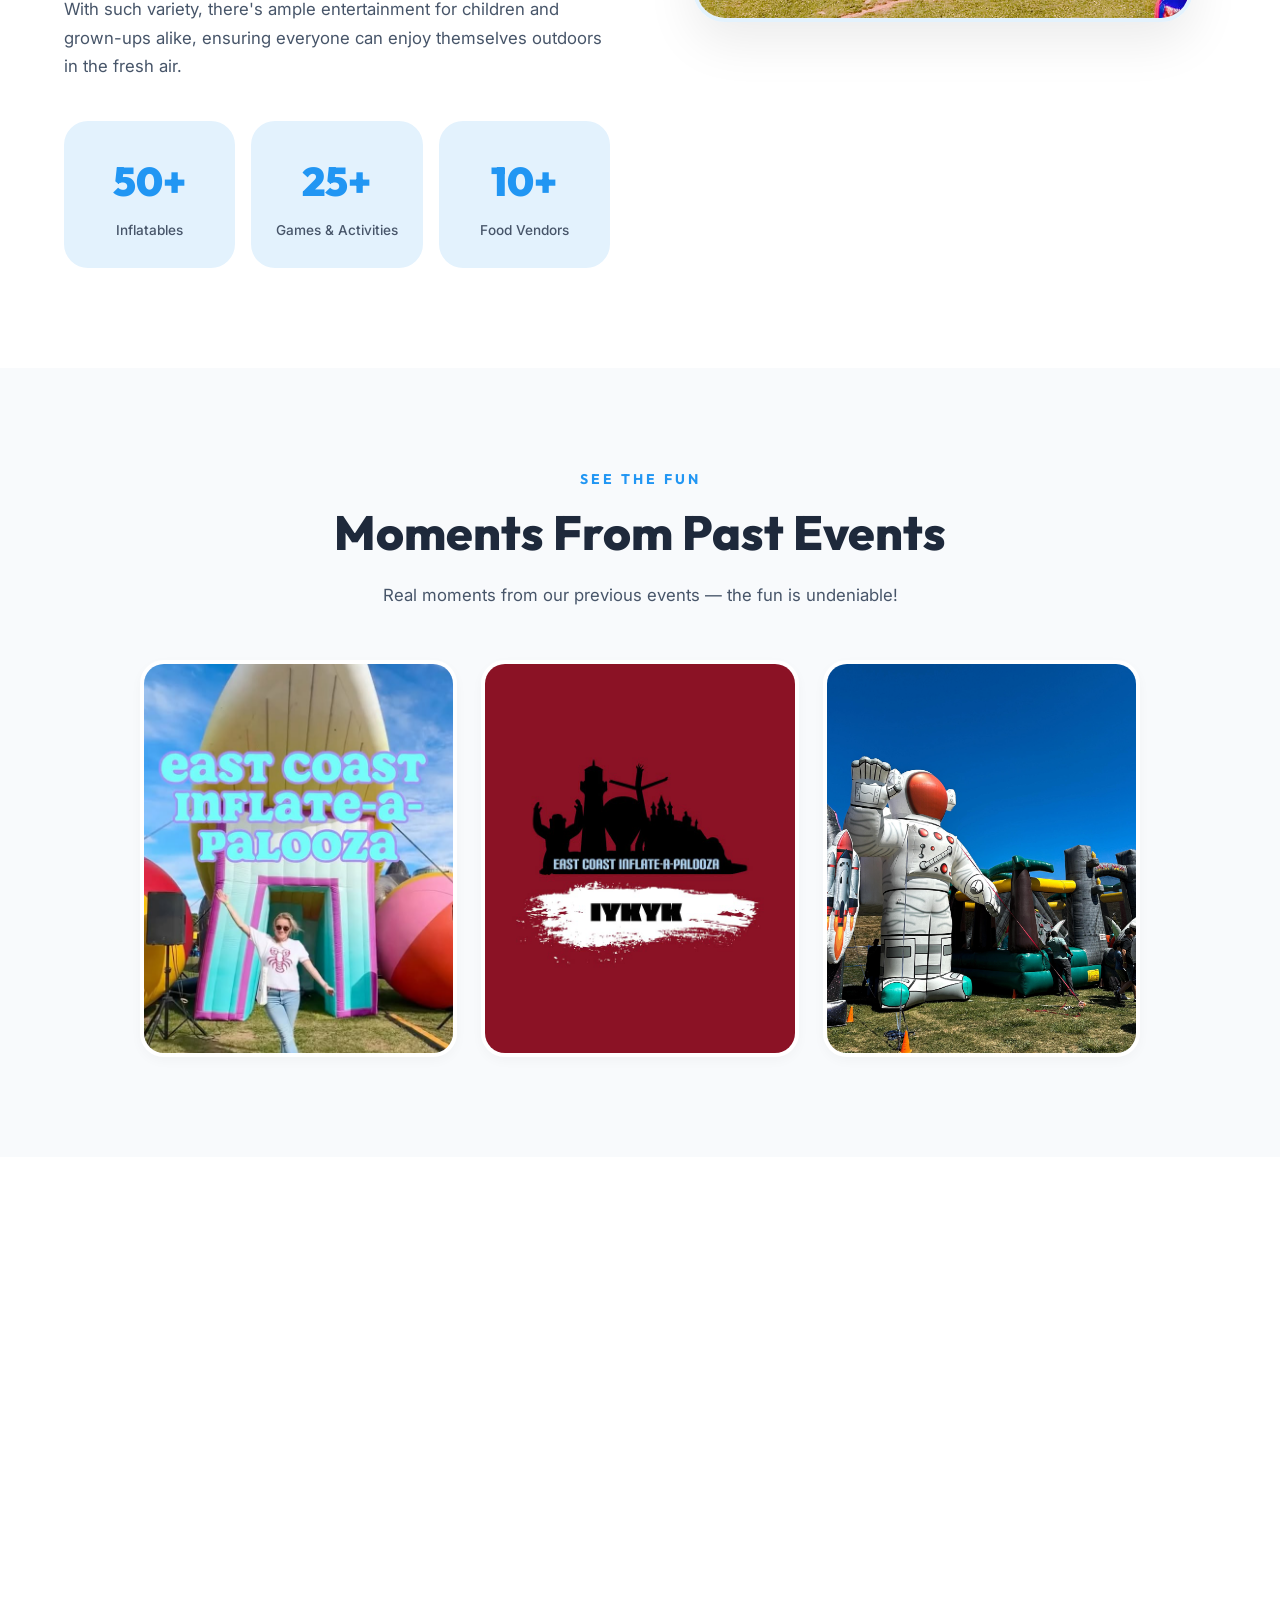
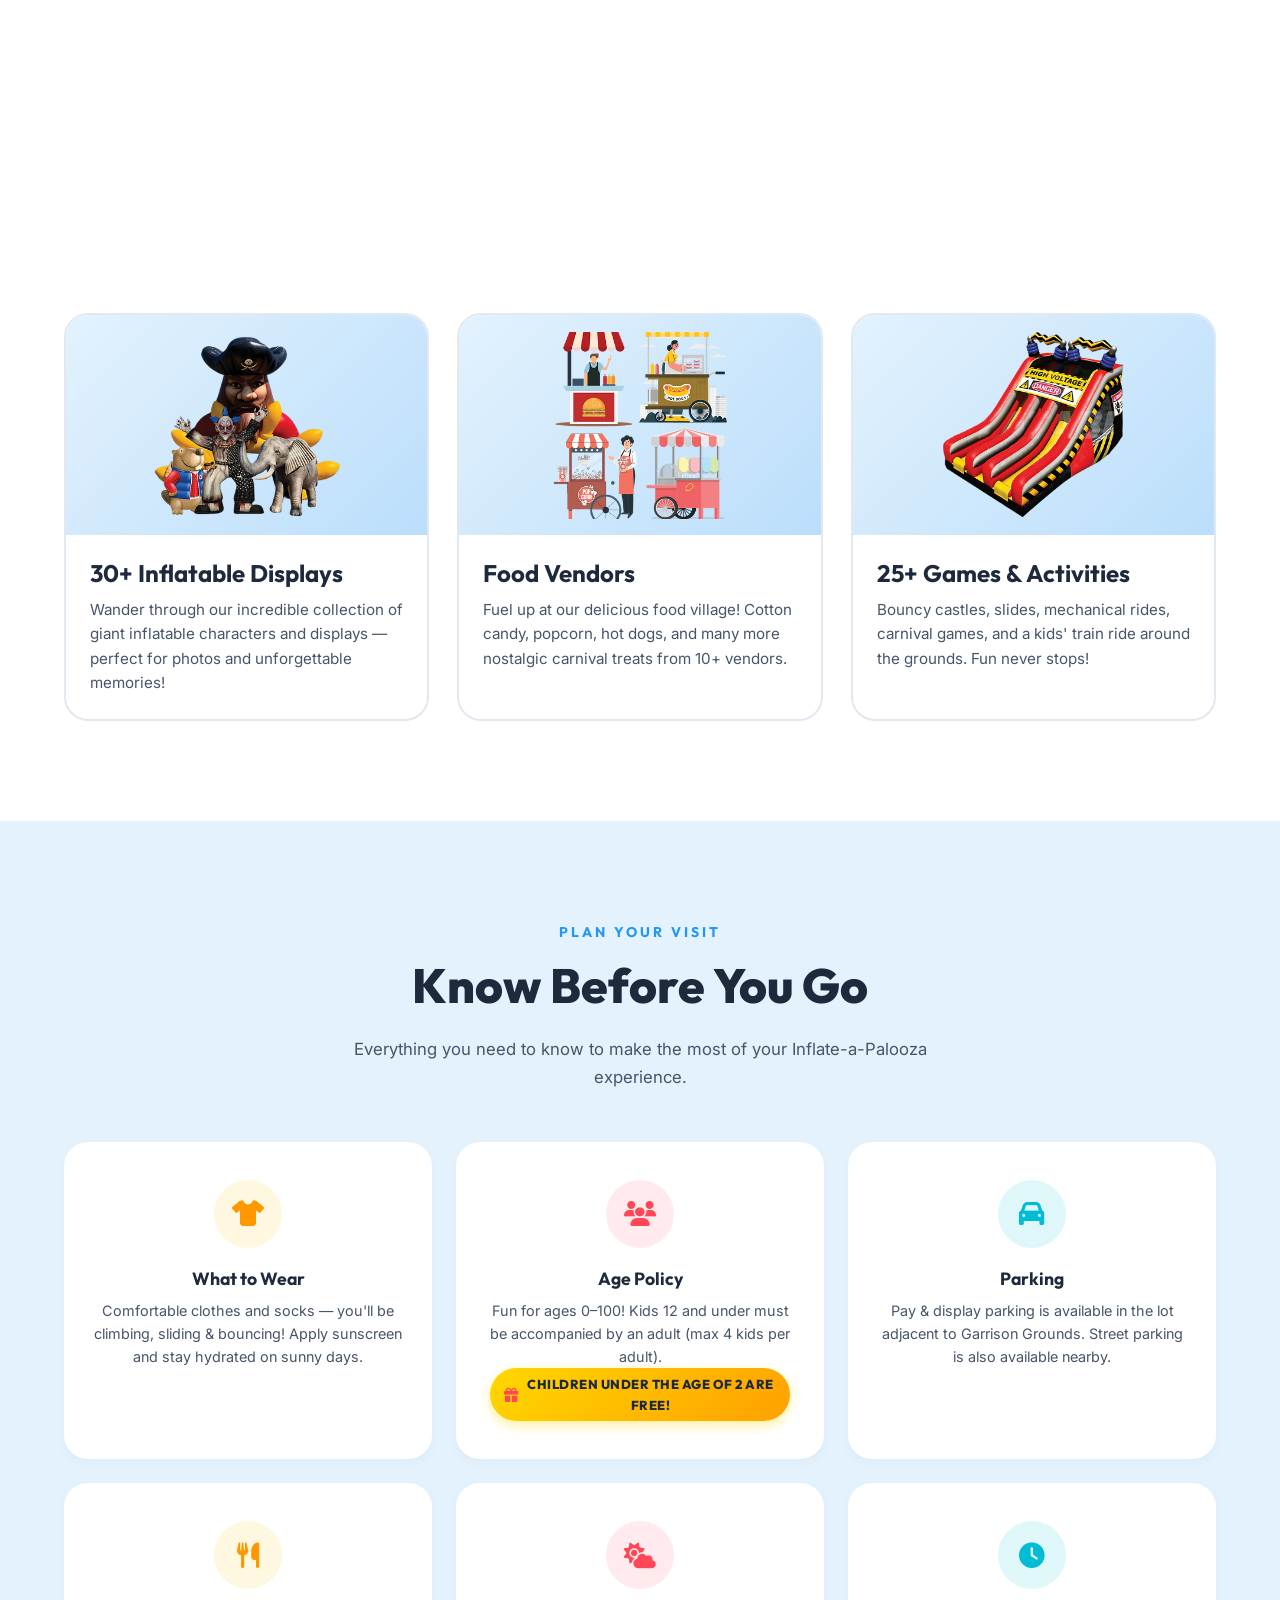
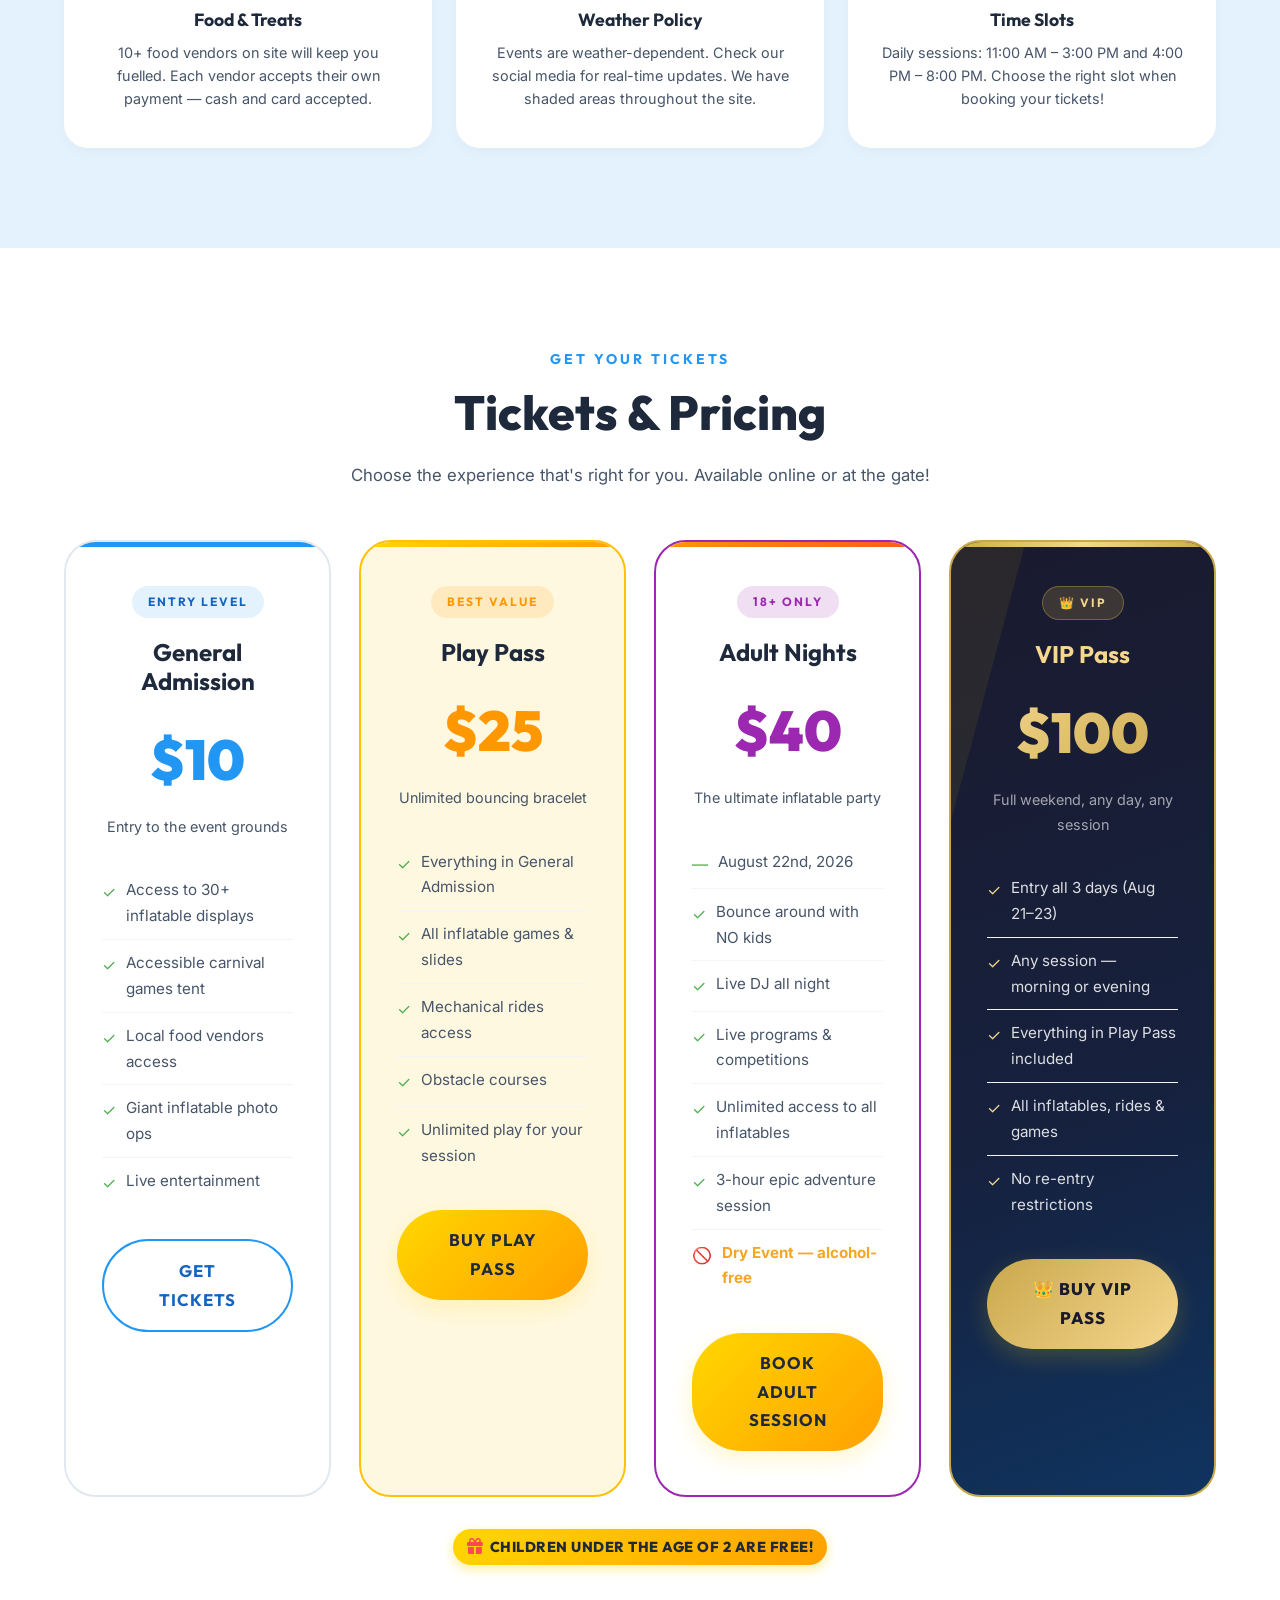
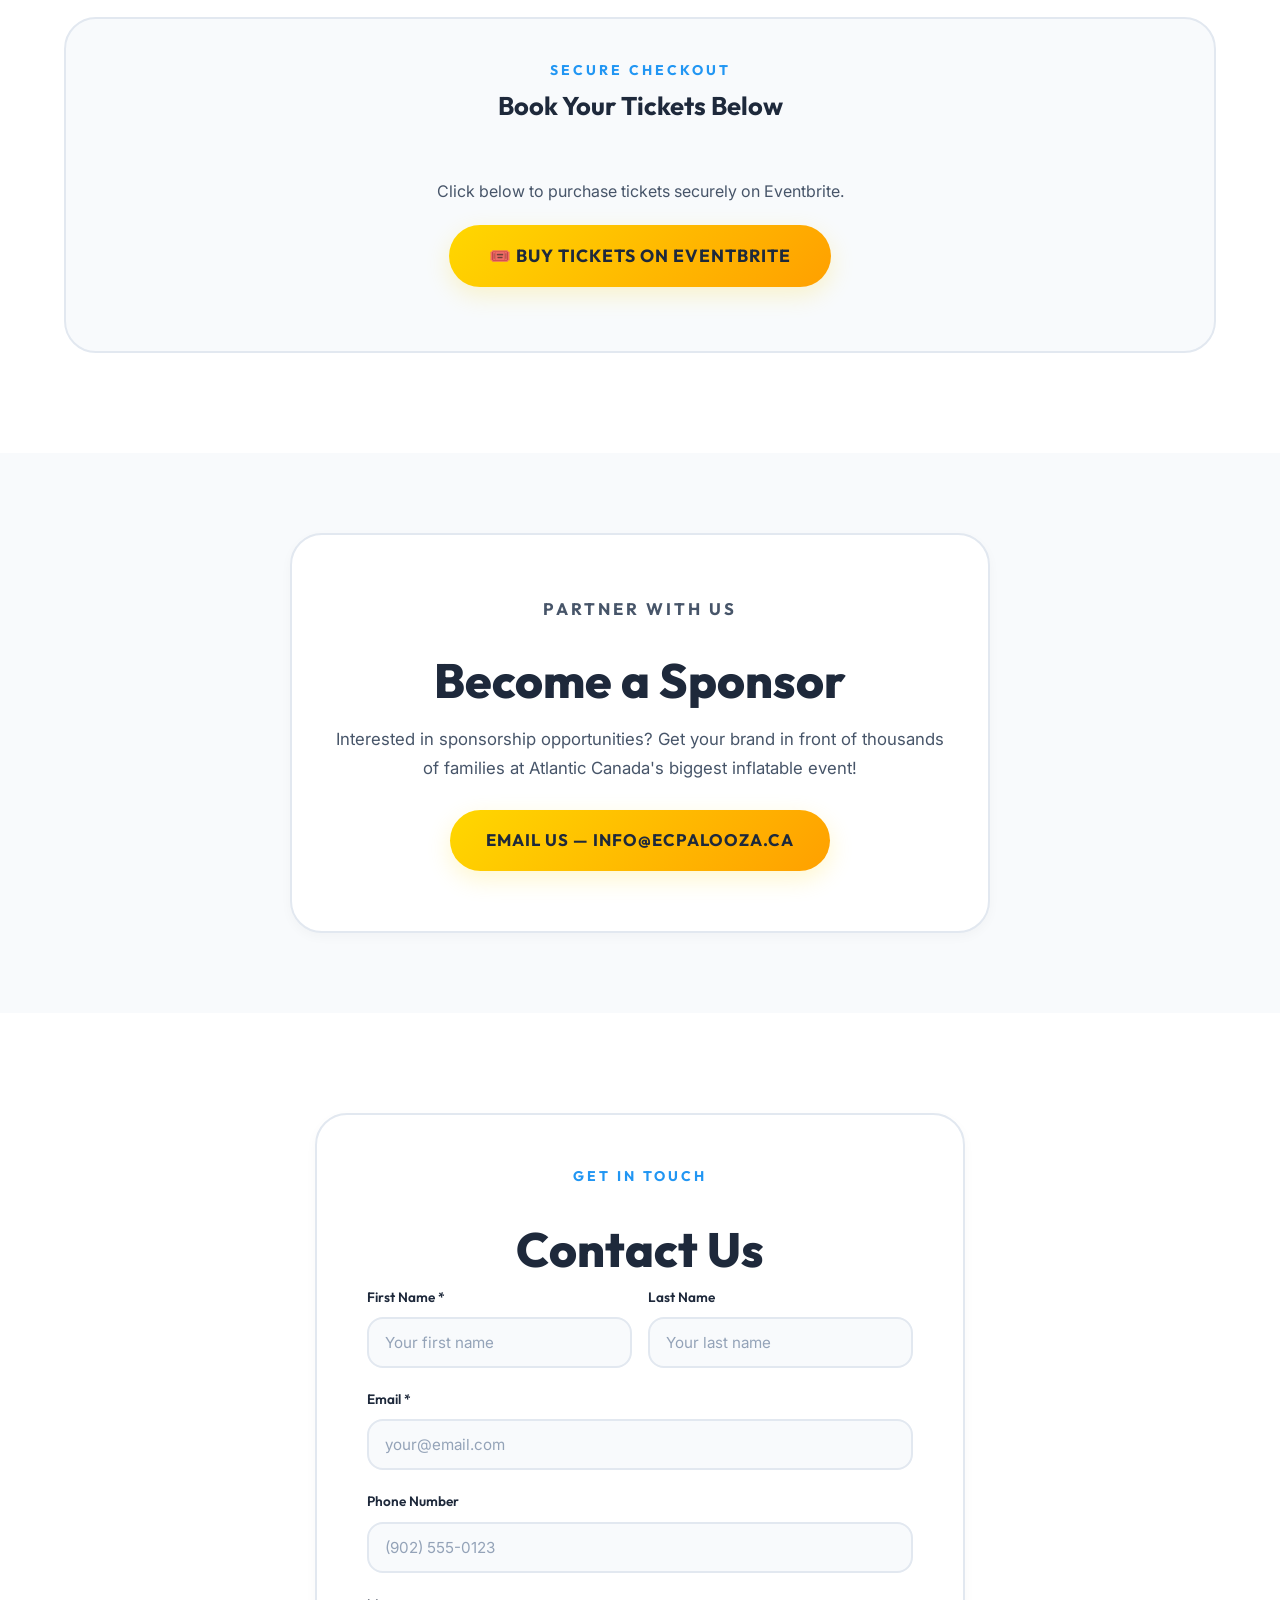
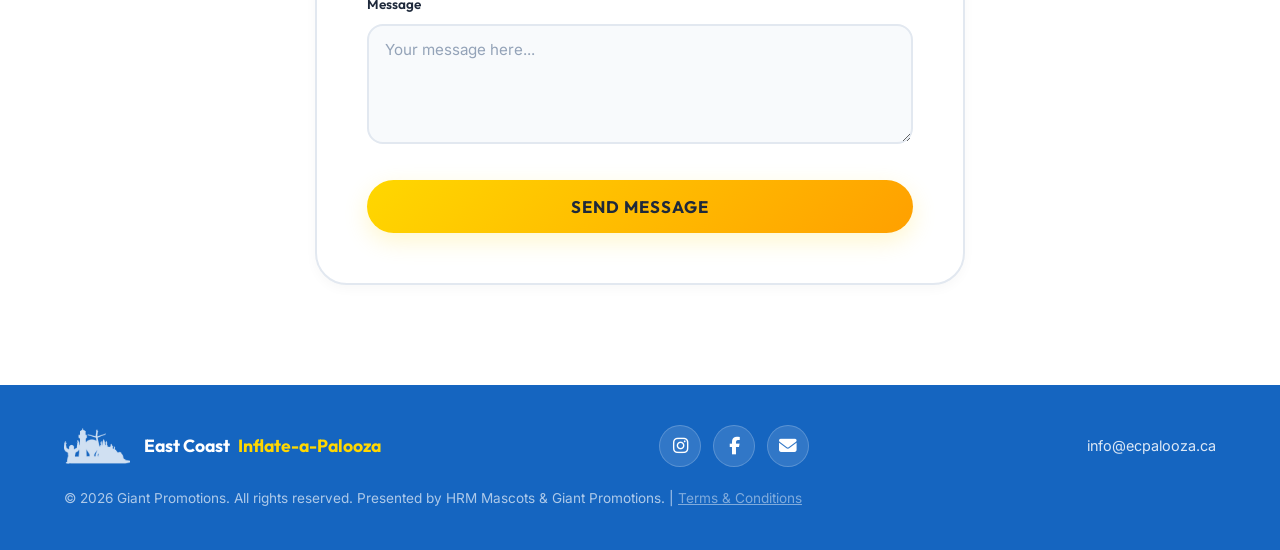
==== commit d69c492a: "Update Adult Night: 18+, dry event highlight, remove every inflatable" ====
--- a/index.html
+++ b/index.html
@@ -287,7 +287,7 @@
         </div>
 
         <div class="ticket-card adultnight animate-on-scroll">
-          <span class="ticket-badge">16+ Only</span>
+          <span class="ticket-badge">18+ Only</span>
           <h3>Adult Nights</h3>
           <div class="ticket-price">$40</div>
           <p class="ticket-price-label">The ultimate inflatable party</p>
@@ -298,6 +298,7 @@
             <li><span class="check">✓</span> Live programs & competitions</li>
             <li><span class="check">✓</span> Unlimited access to all inflatables</li>
             <li><span class="check">✓</span> 3-hour epic adventure session</li>
+            <li style="color:#f5a623;font-weight:700;"><span class="check">🚫</span> Dry Event — alcohol-free</li>
           </ul>
           <a href="adult-night.html" class="btn btn-primary" style="width:100%;">Book Adult Session</a>
         </div>
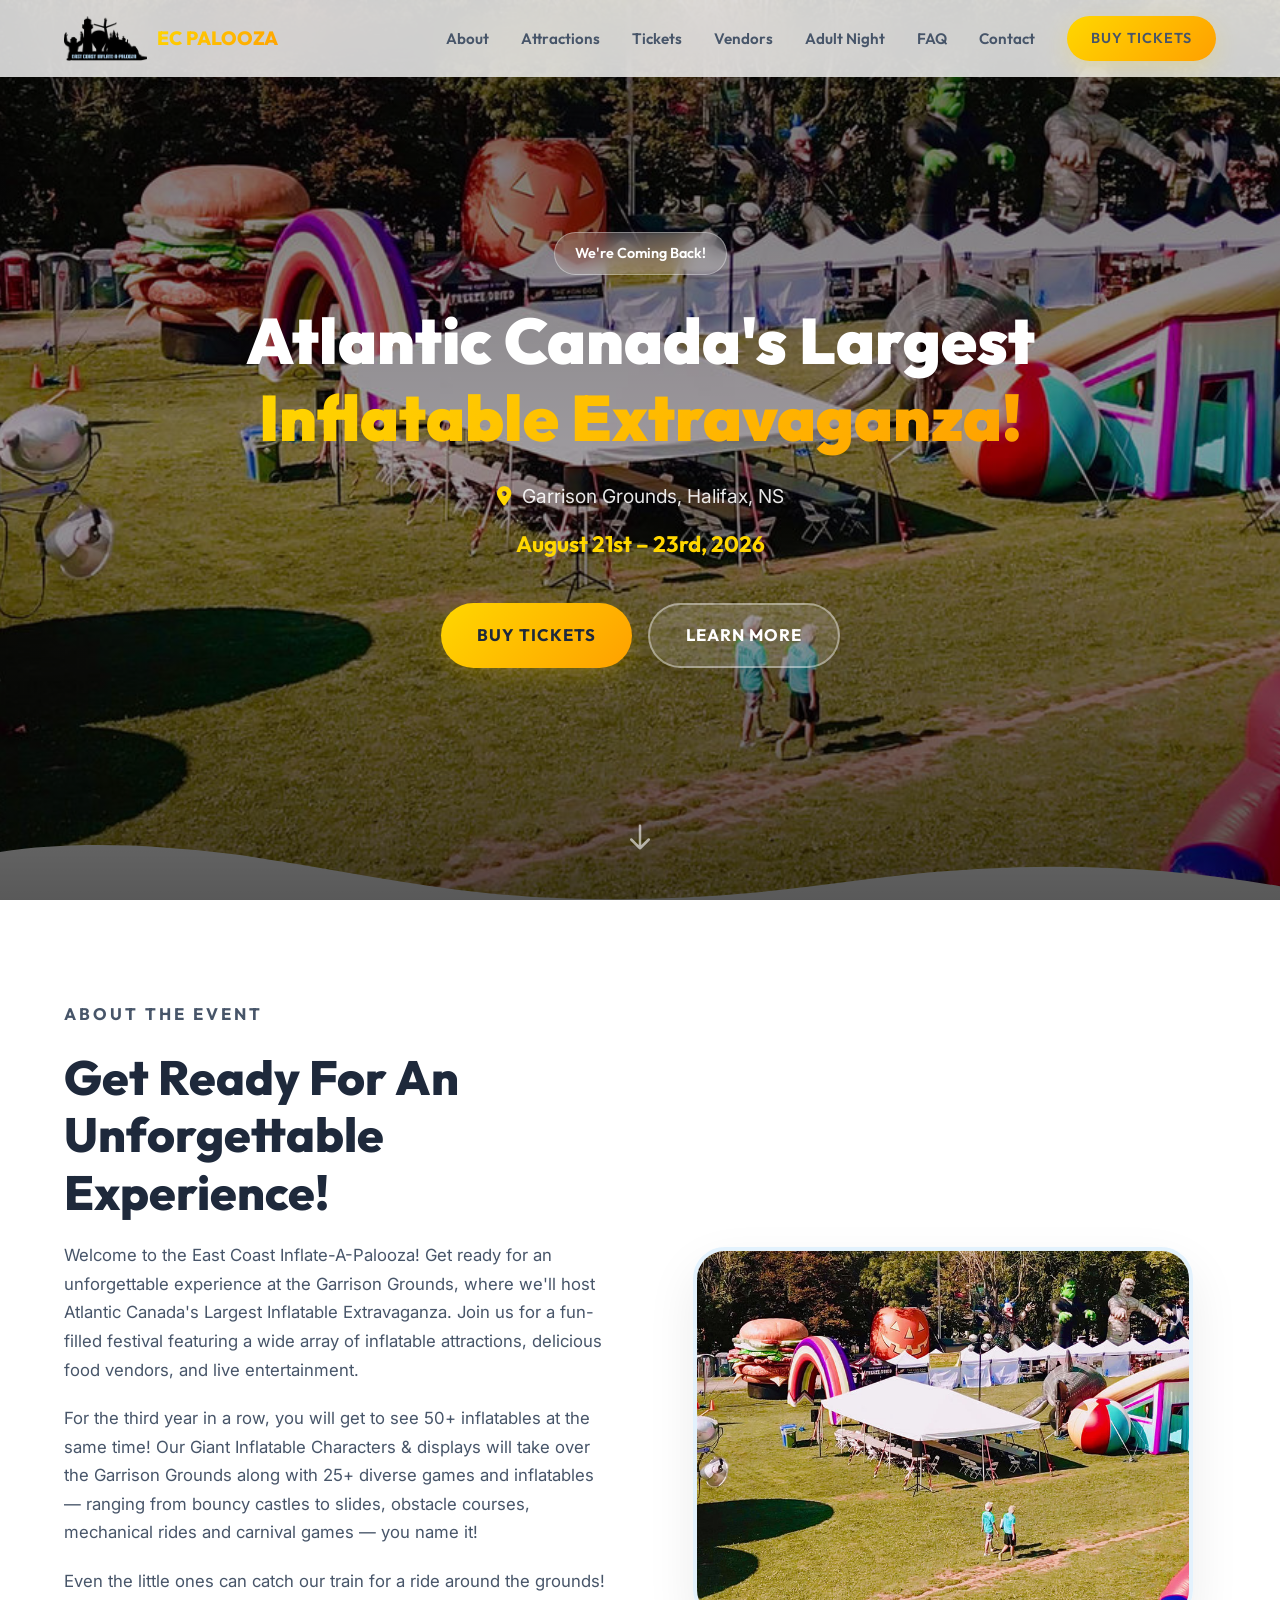
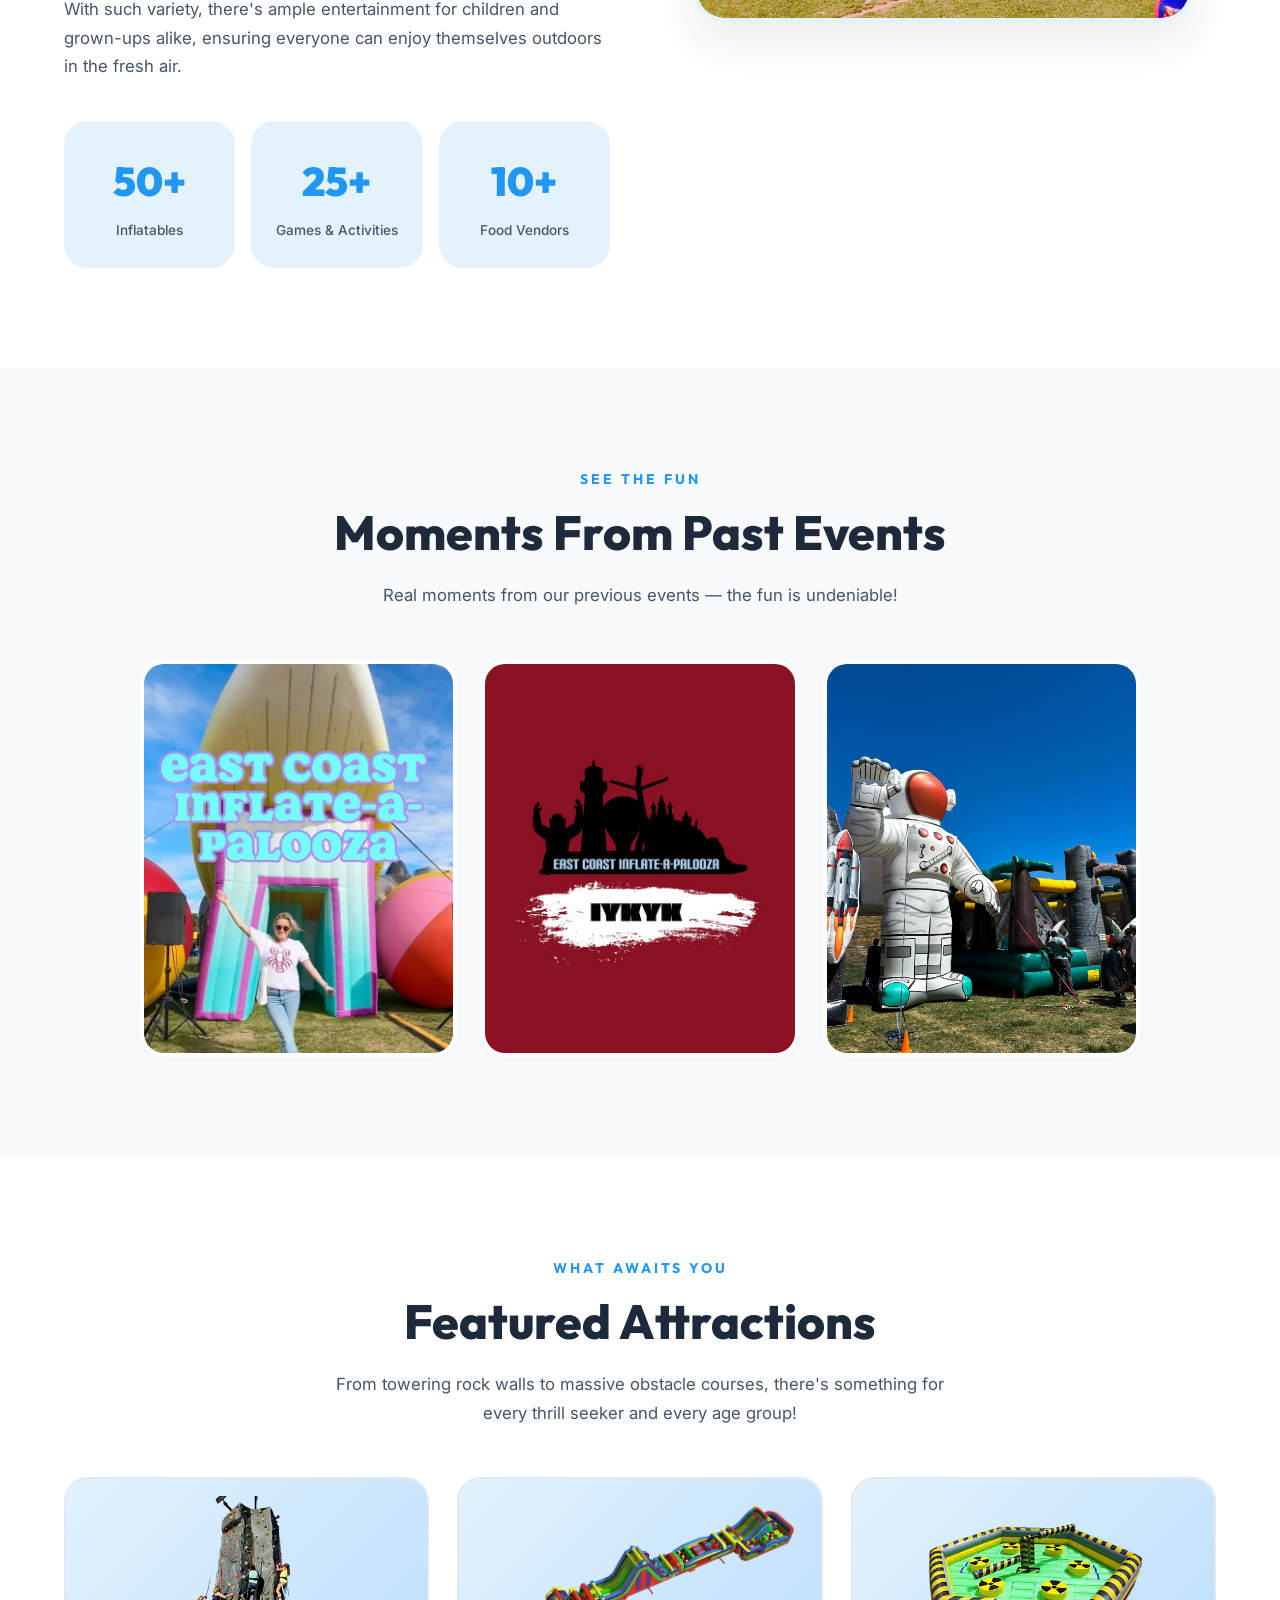
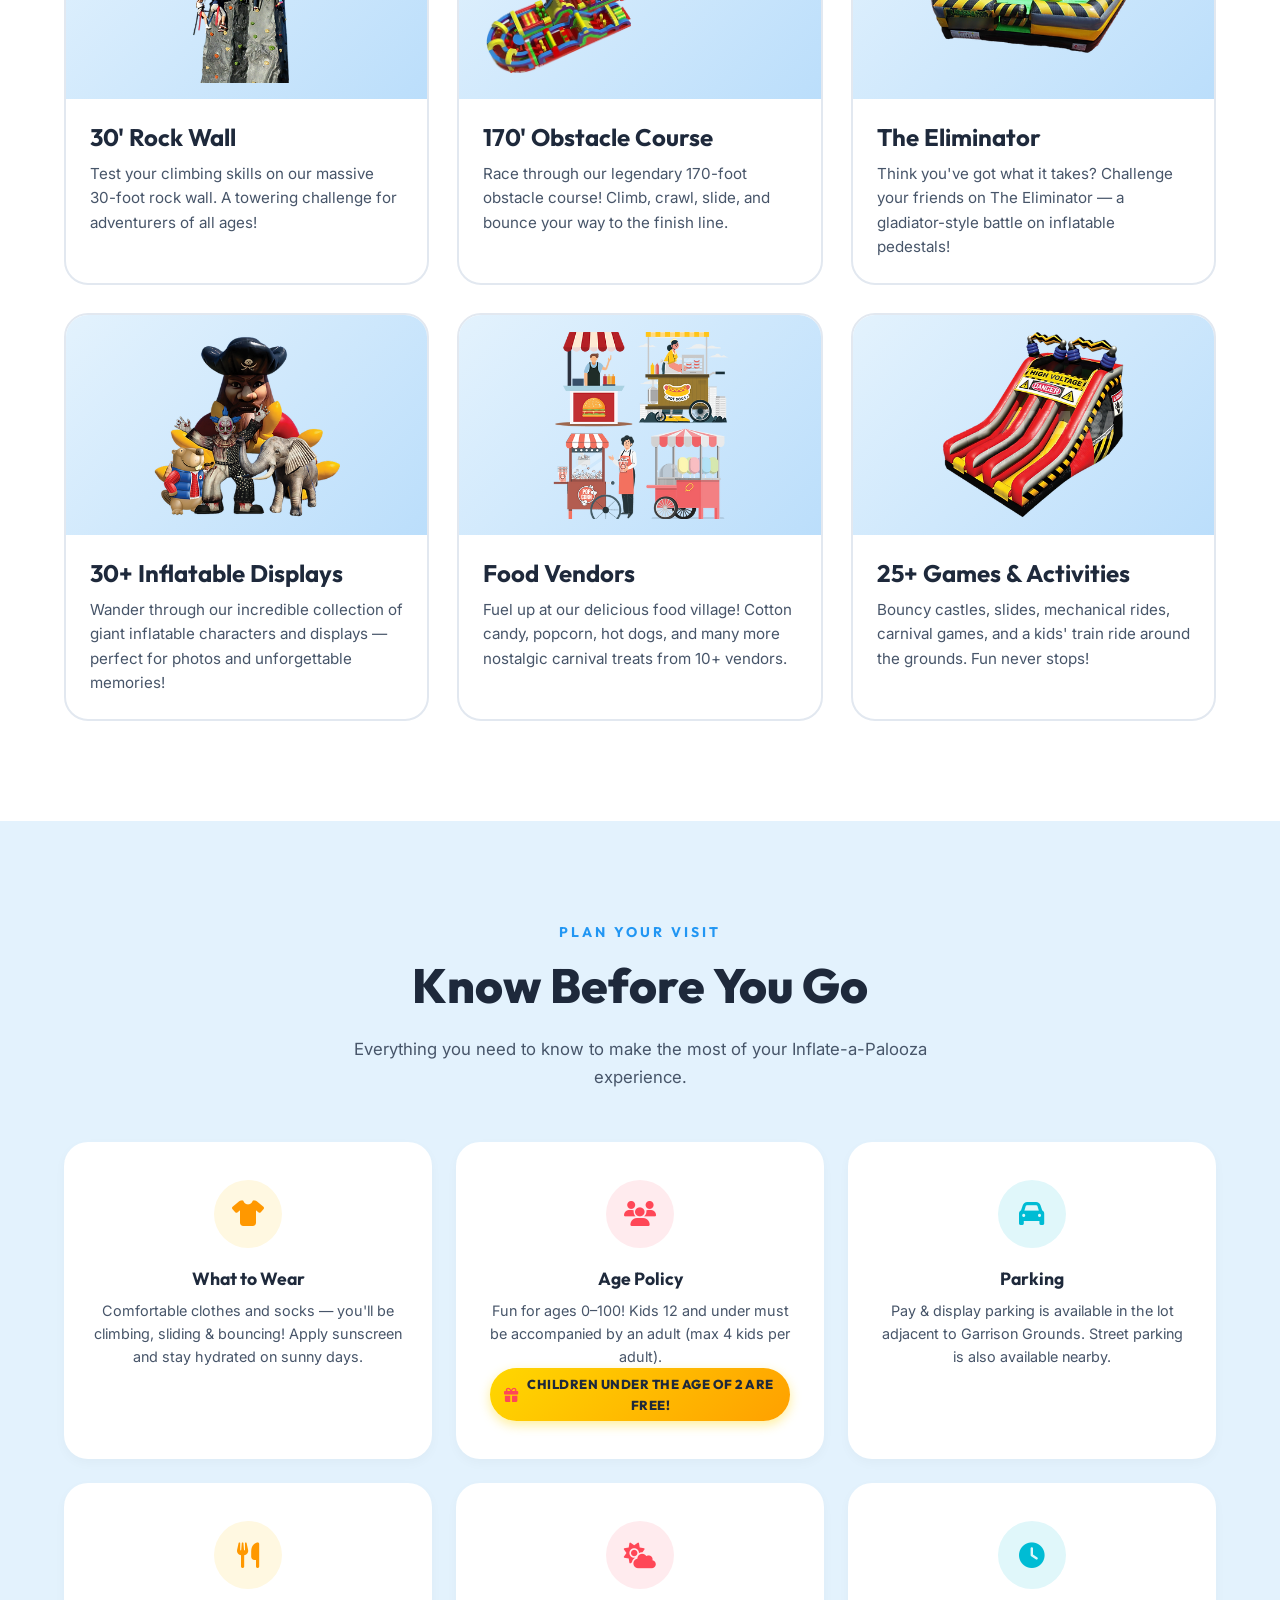
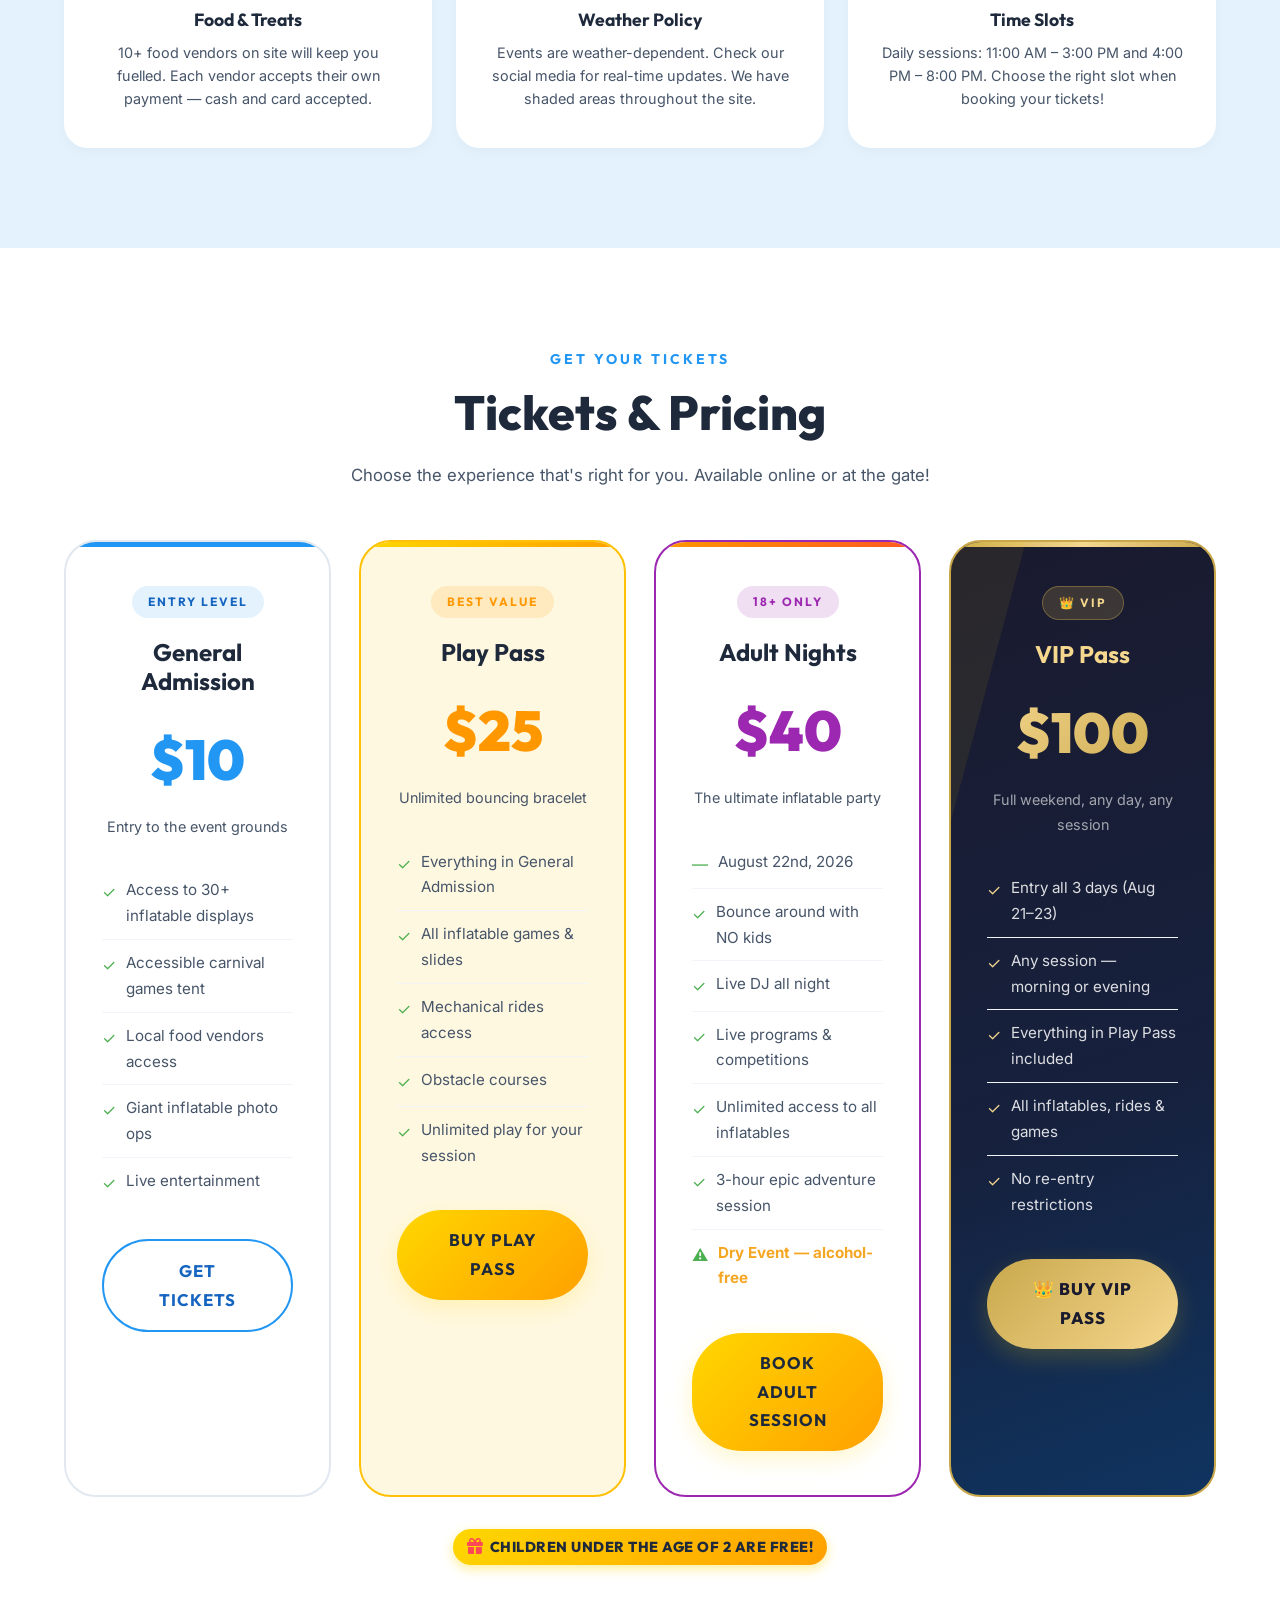
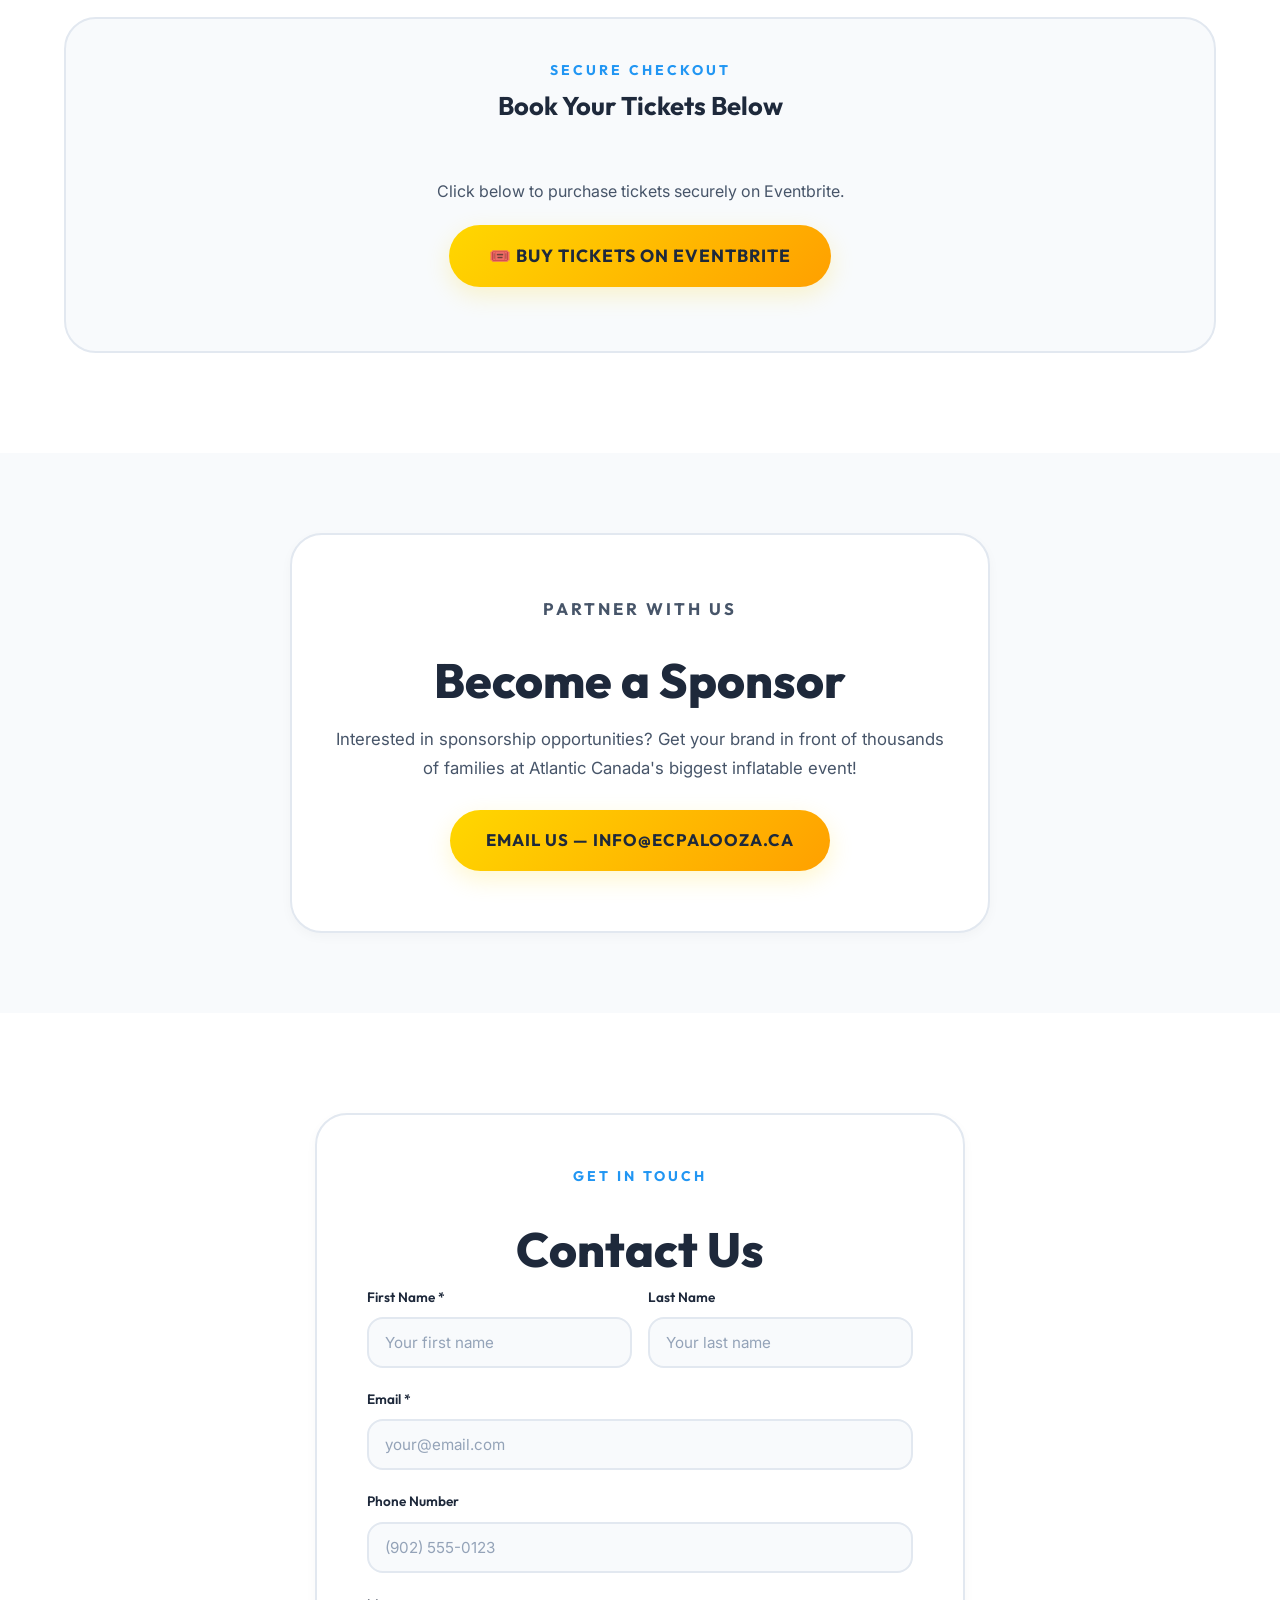
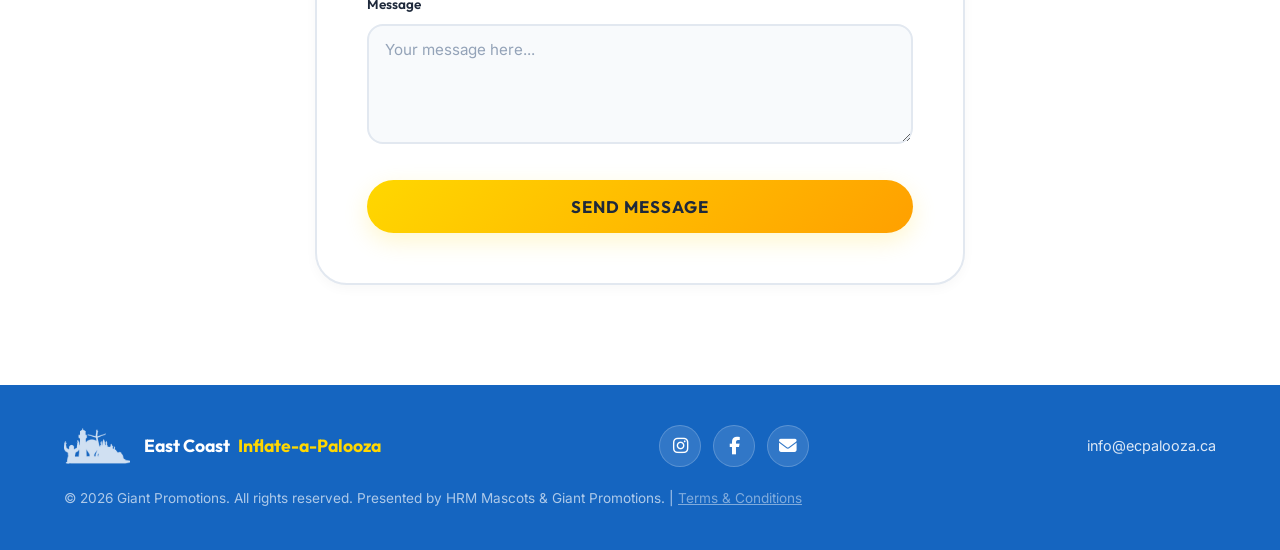
==== commit 0c4a7c14: "Remove emojis from Dry Event references" ====
--- a/index.html
+++ b/index.html
@@ -298,7 +298,7 @@
             <li><span class="check">✓</span> Live programs & competitions</li>
             <li><span class="check">✓</span> Unlimited access to all inflatables</li>
             <li><span class="check">✓</span> 3-hour epic adventure session</li>
-            <li style="color:#f5a623;font-weight:700;"><span class="check">🚫</span> Dry Event — alcohol-free</li>
+            <li style="color:#f5a623;font-weight:700;"><span class="check">&#9888;</span> Dry Event — alcohol-free</li>
           </ul>
           <a href="adult-night.html" class="btn btn-primary" style="width:100%;">Book Adult Session</a>
         </div>
